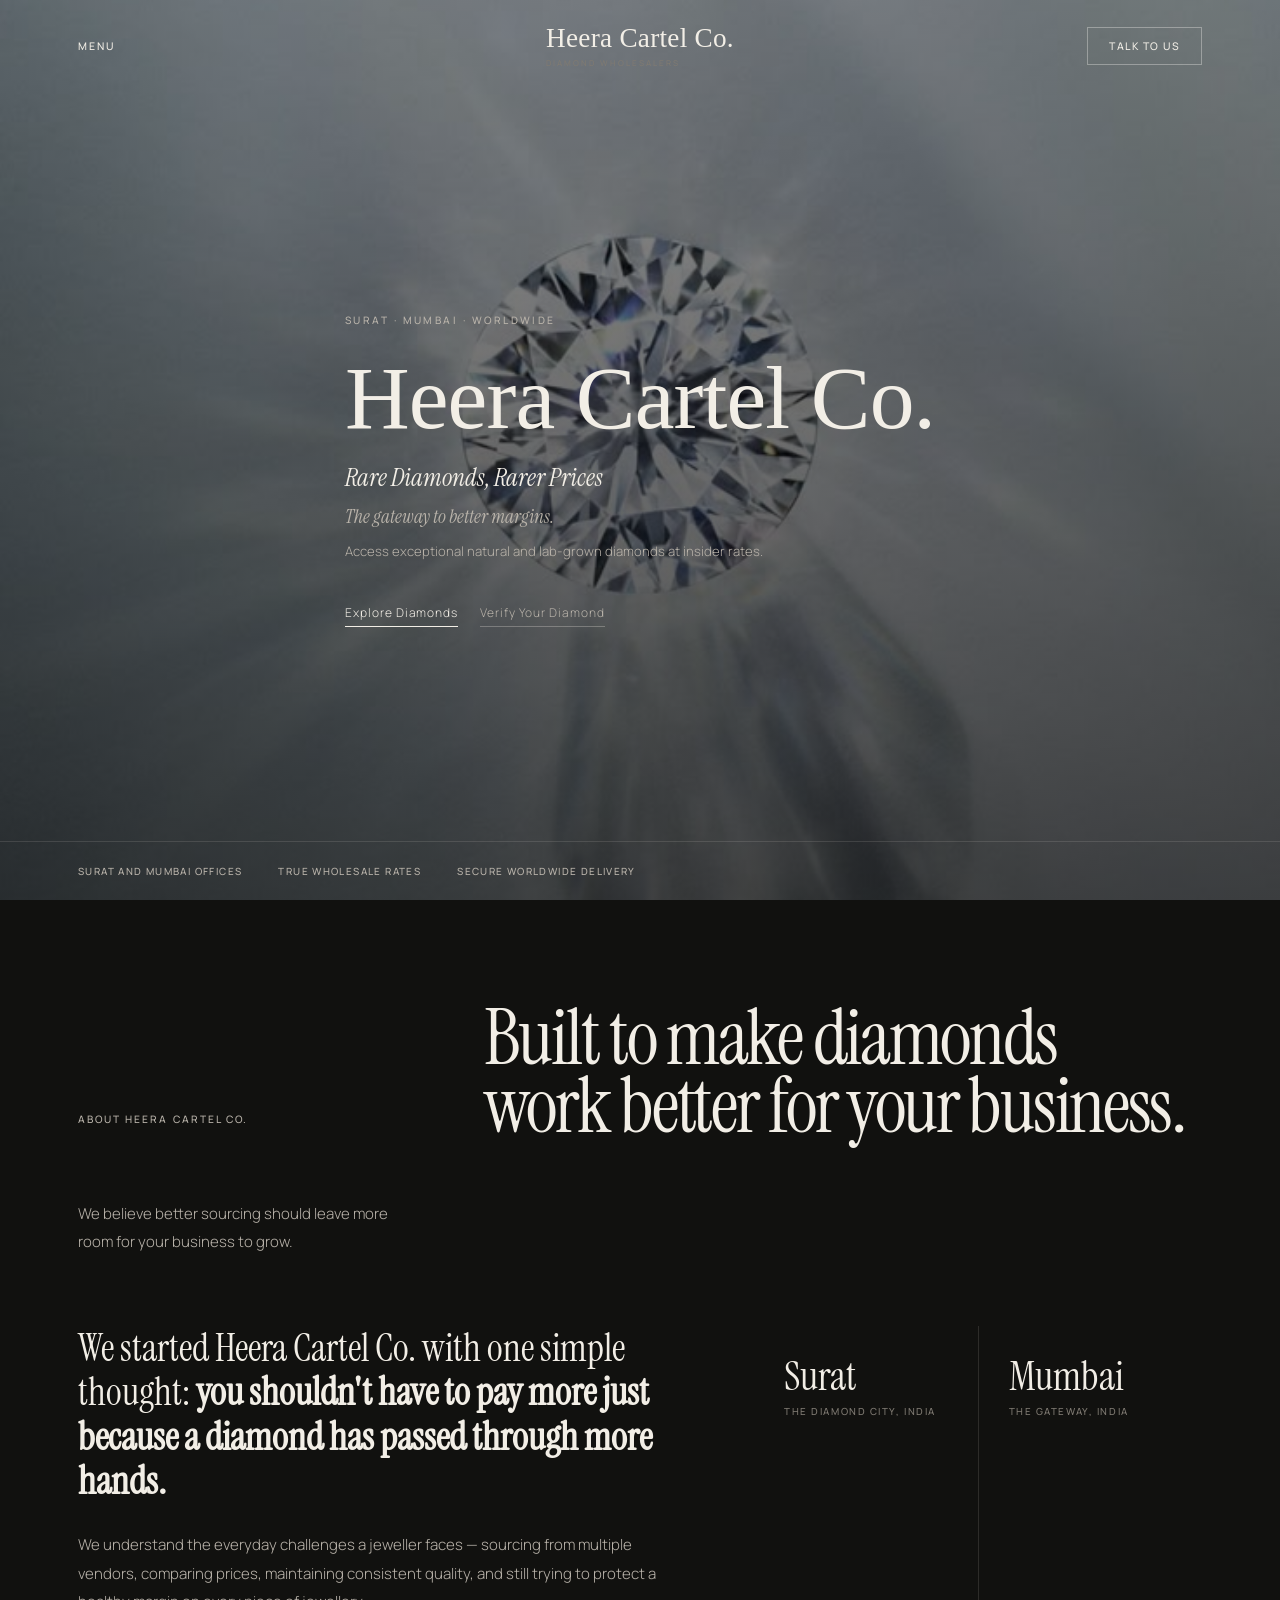
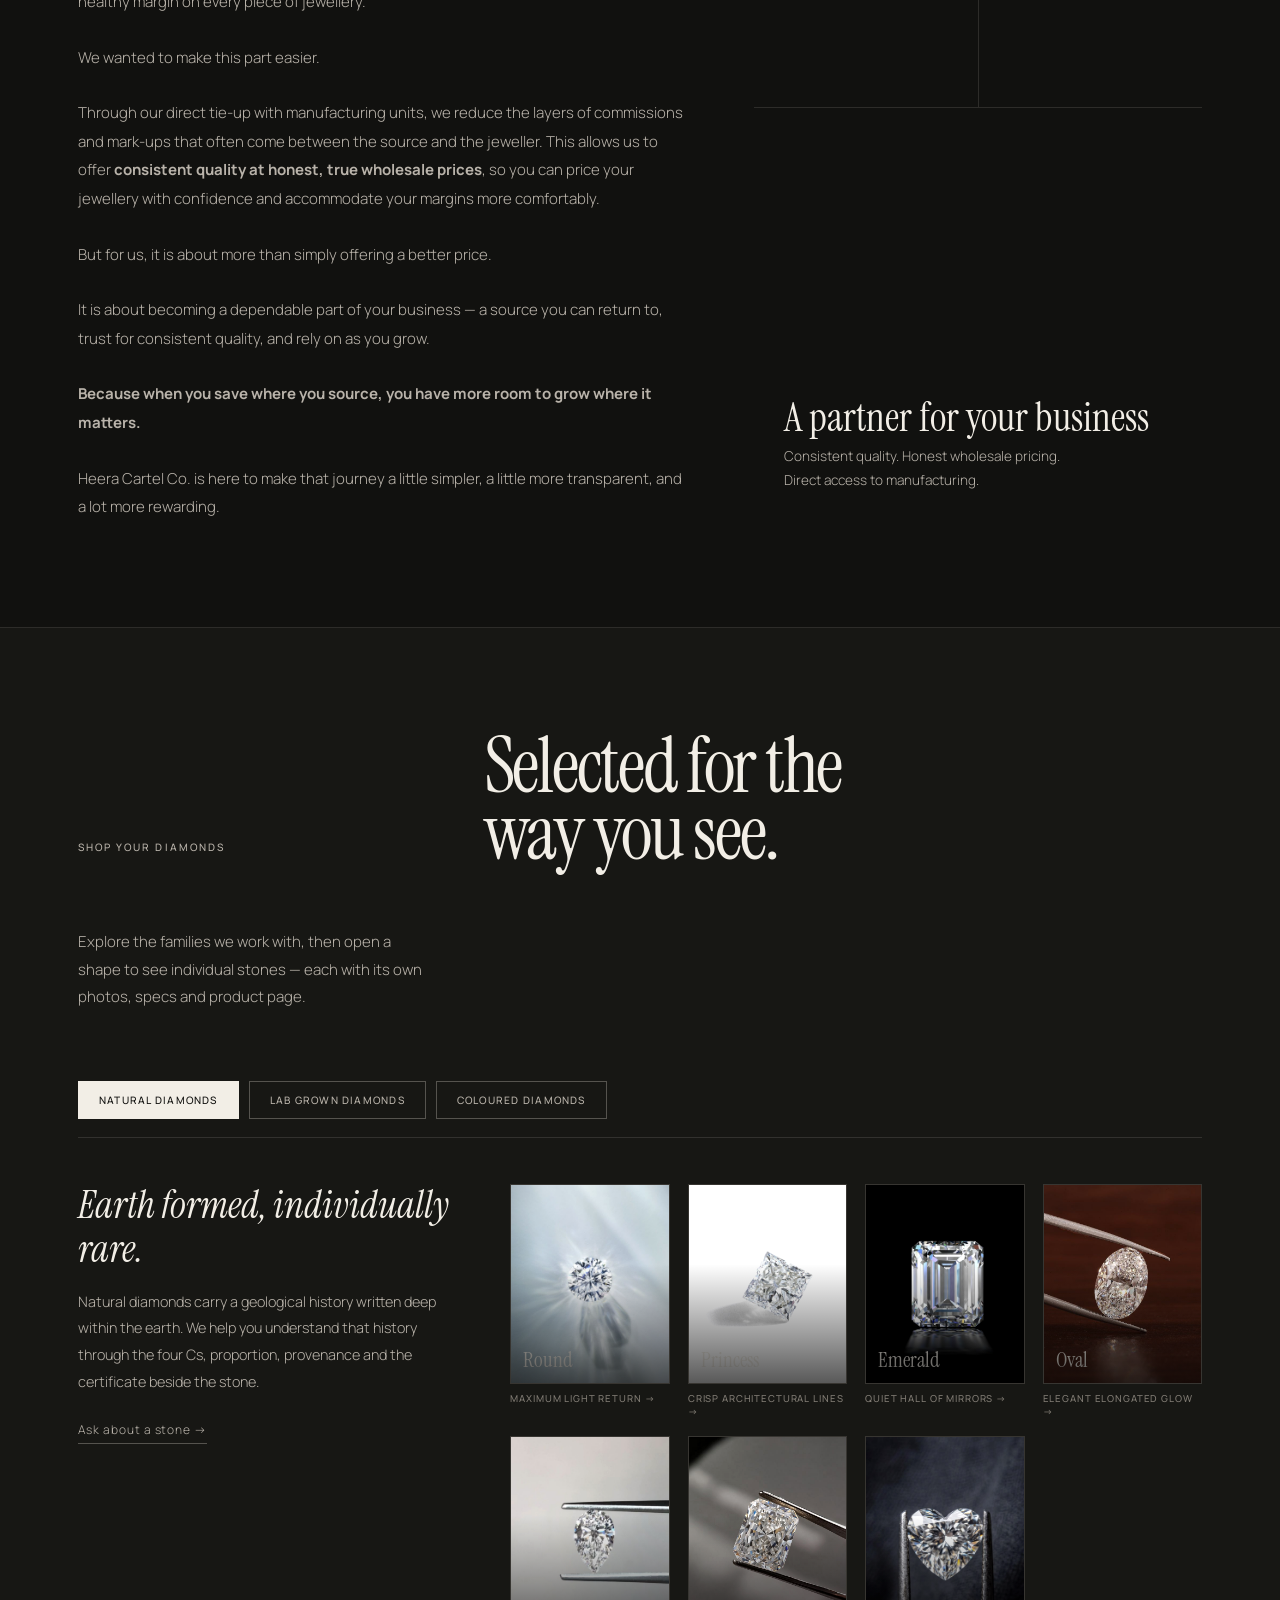
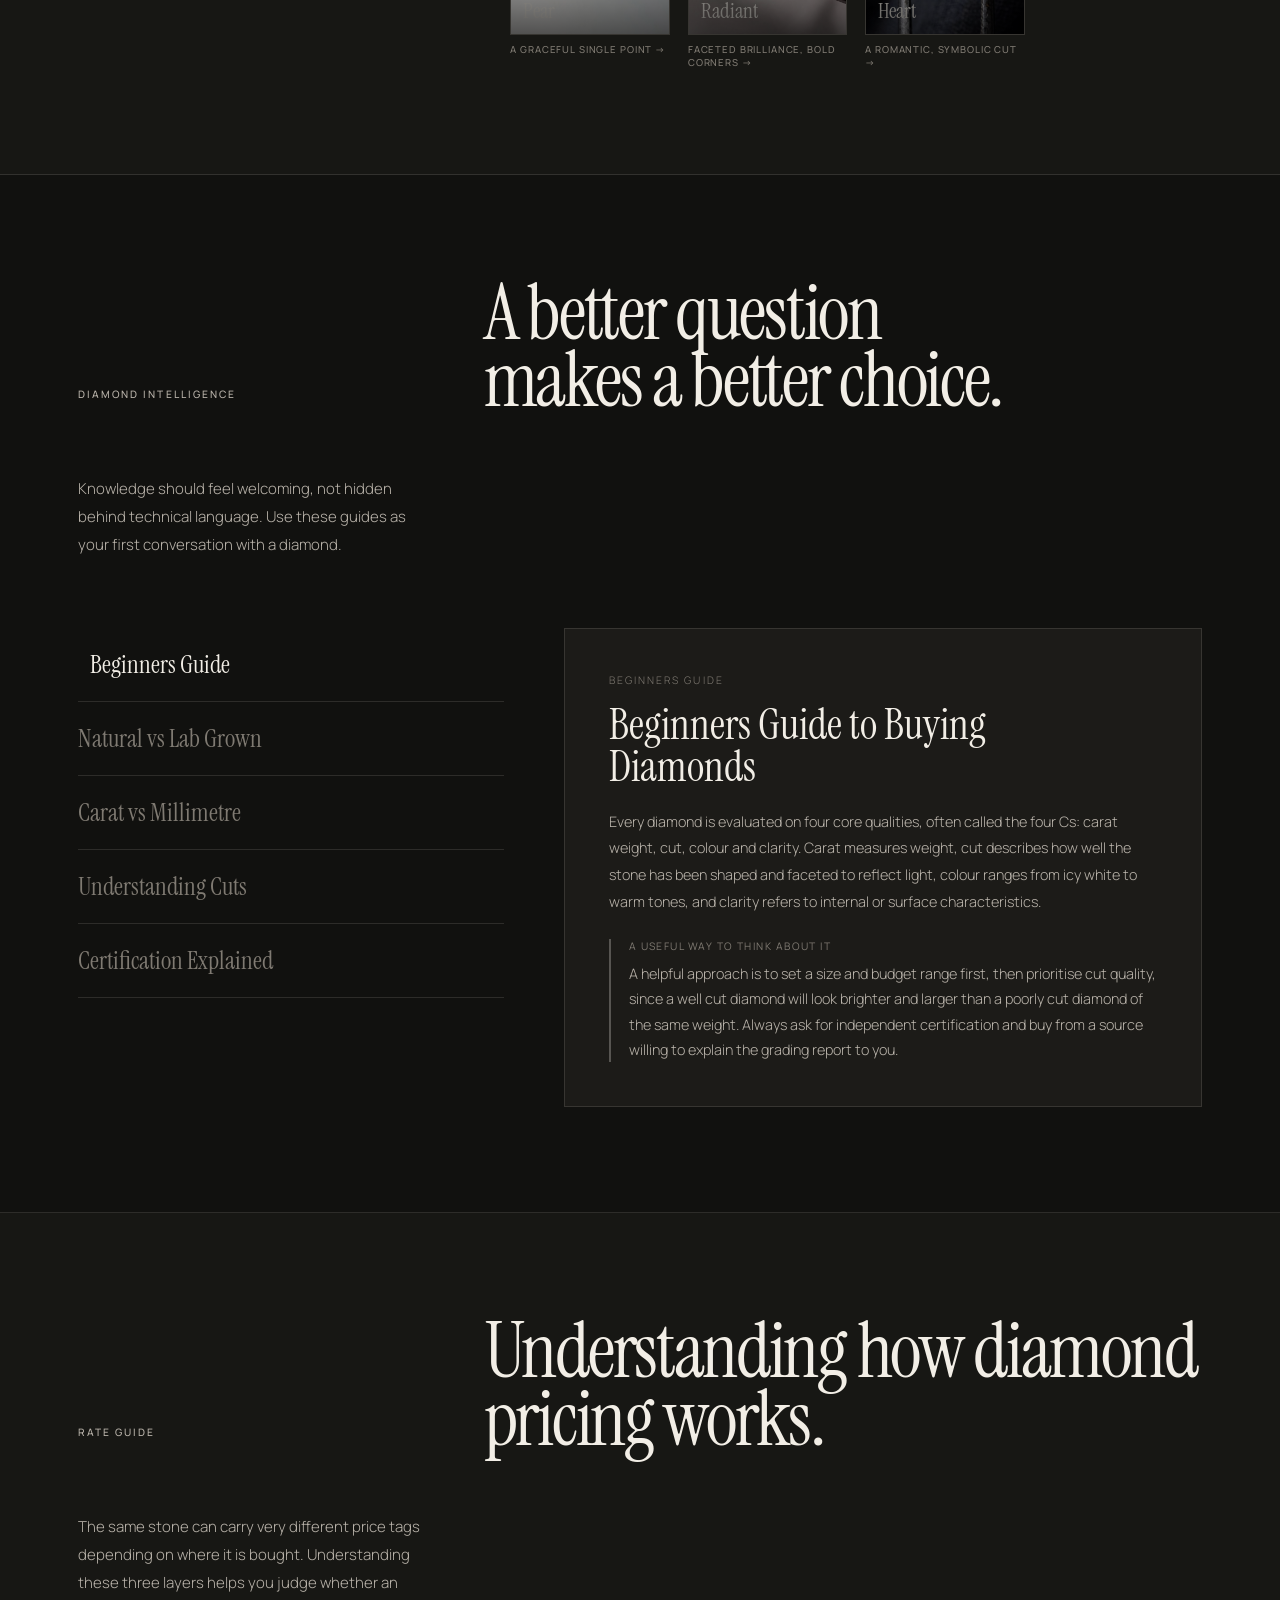
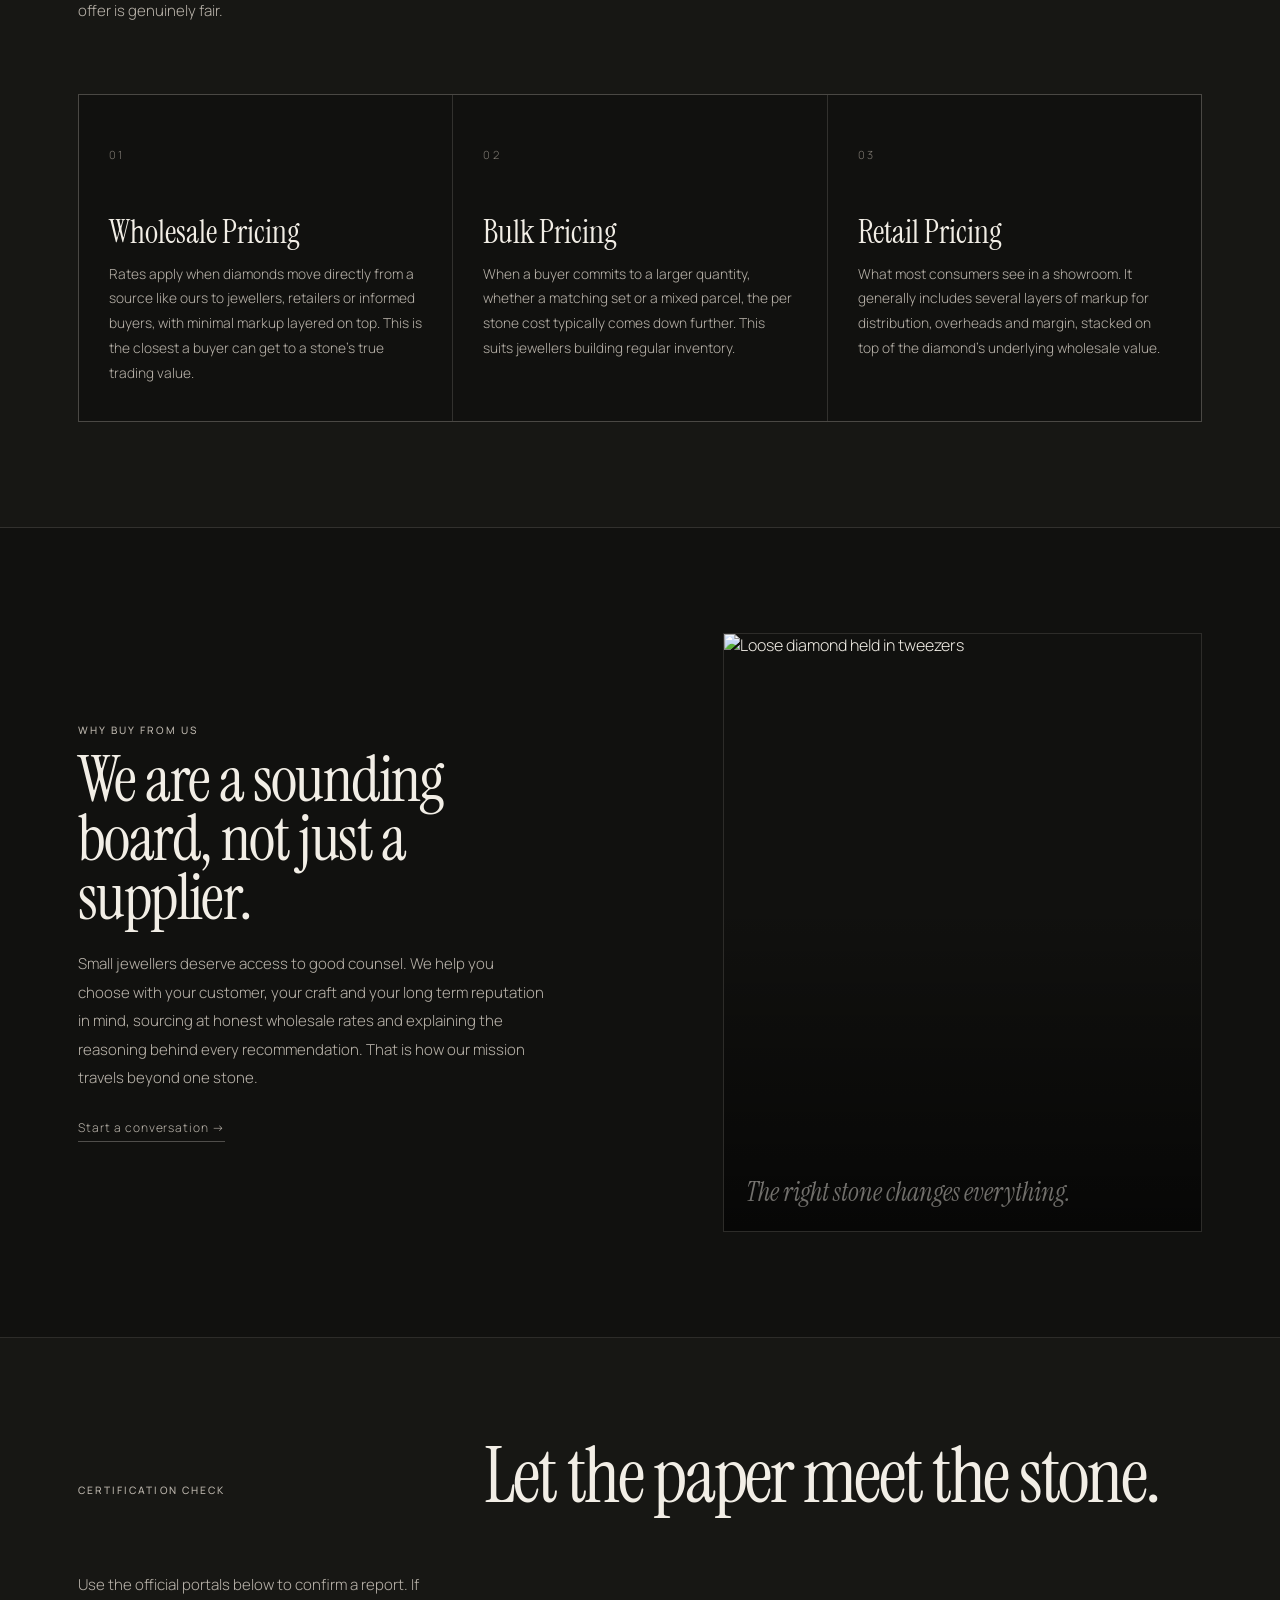
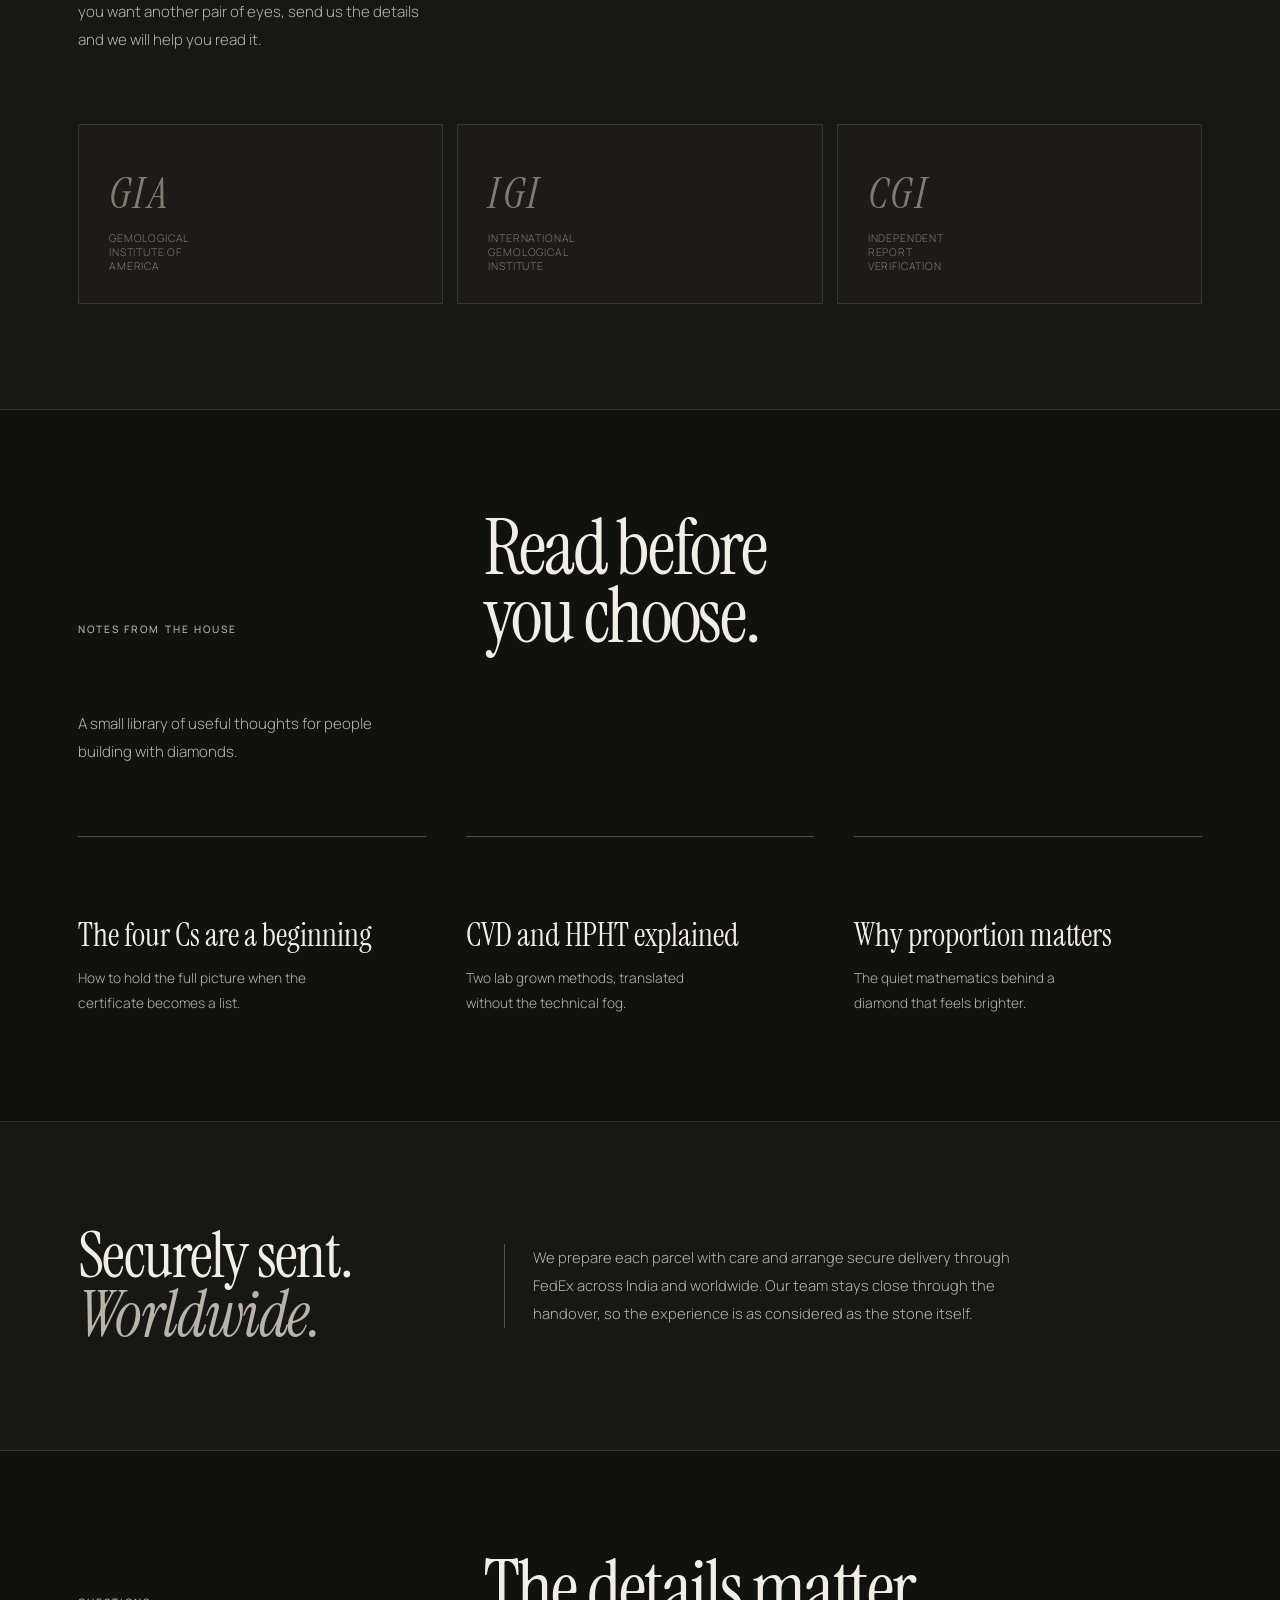
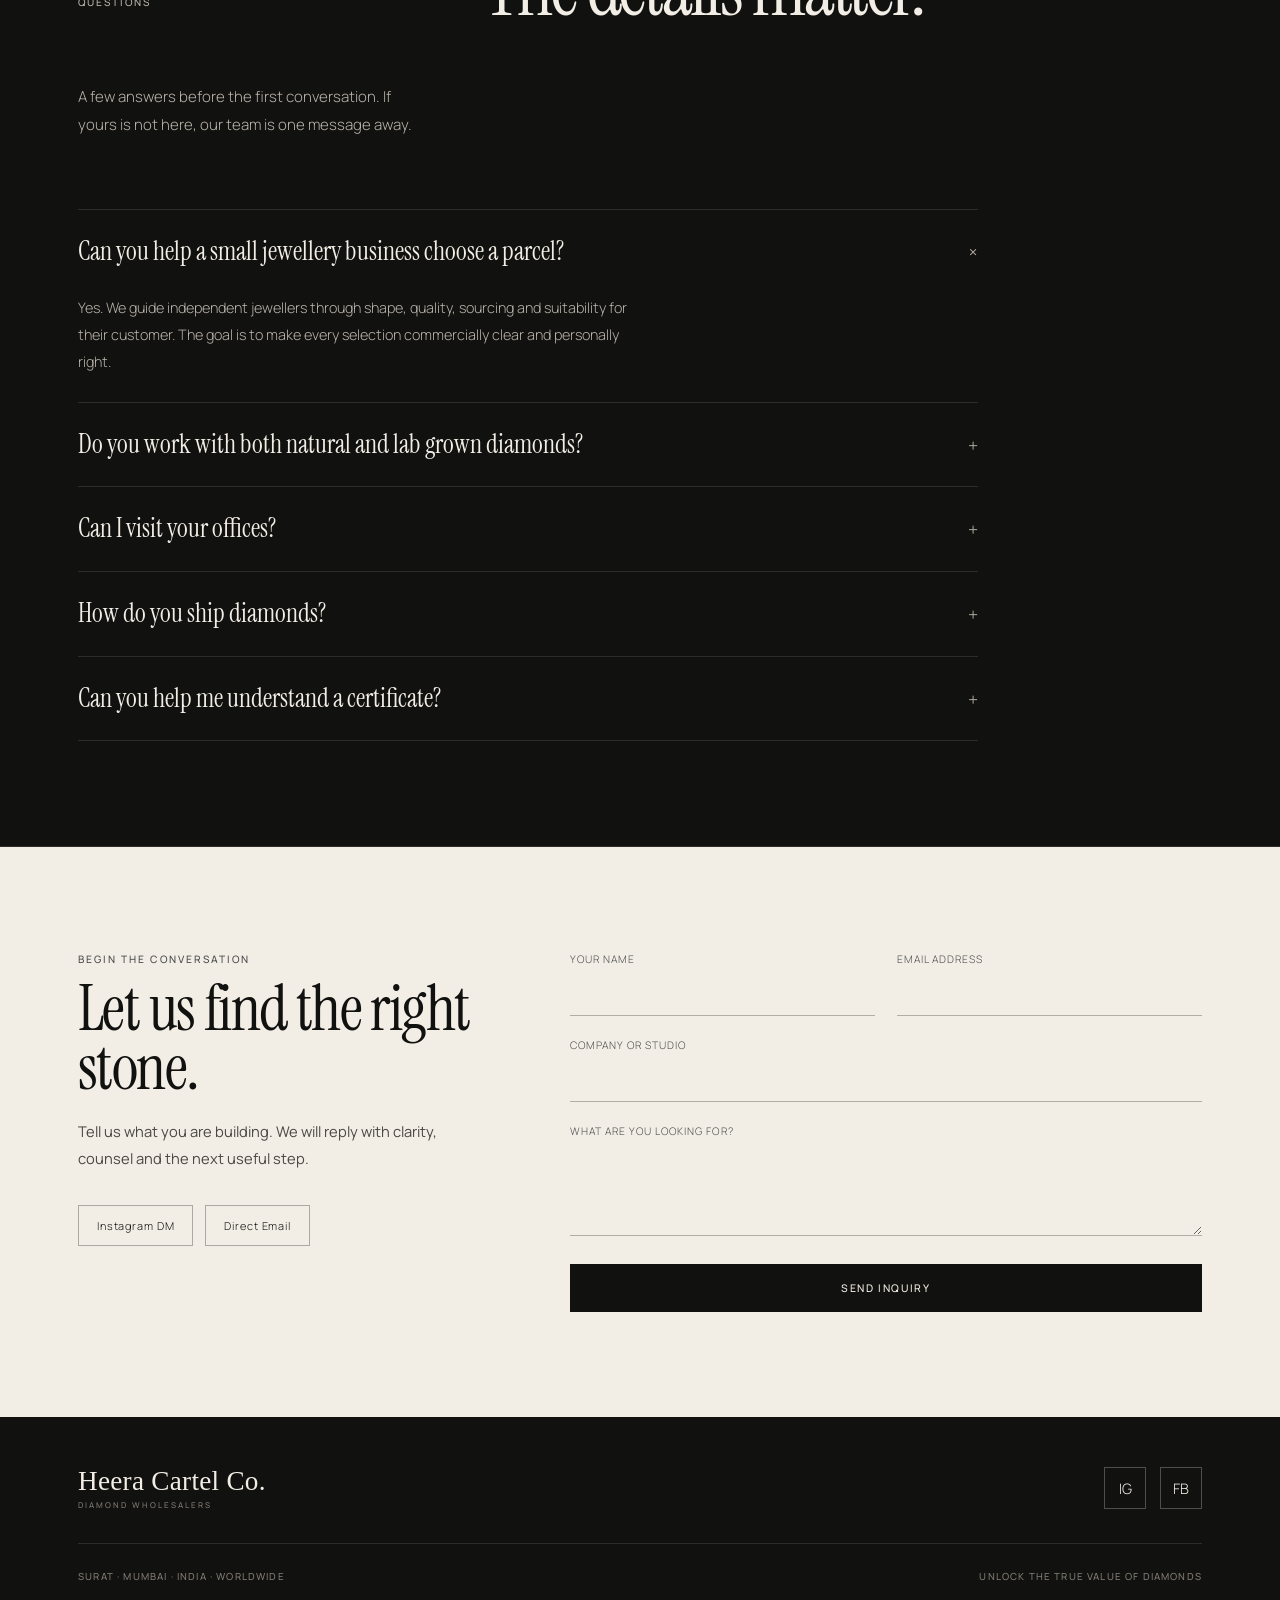
==== index.html @ 8b4c1ead "Change button text from 'Shop' to 'Explore'" ====
<!doctype html>
<html lang="en">
<head>
<meta charset="UTF-8" />
<meta name="viewport" content="width=device-width, initial-scale=1.0" />
<script async src="https://www.googletagmanager.com/gtag/js?id=G-R6YZ6HX8RH"></script>
<script>
  window.dataLayer = window.dataLayer || [];
  function gtag(){dataLayer.push(arguments);}
  gtag('js', new Date());
  gtag('config', 'G-R6YZ6HX8RH');
</script>
<title>Heera Cartel Co. RARE DIAMONDS. RARER PRICES</title>
<meta name="description" content="Heera Cartel Co. is a diamond wholesaler based in Surat and Mumbai, serving jewellers and collectors worldwide with honest wholesale rates and diamond education." />
<link rel="preconnect" href="https://fonts.googleapis.com">
<link rel="preconnect" href="https://fonts.gstatic.com" crossorigin>
<link href="https://fonts.googleapis.com/css2?family=Instrument+Serif:ital@0;1&family=Manrope:wght@300;400;500;600&family=Montserrat+Alternates:ital,opsz,wght@0,6..96,400;0,6..96,500;1,6..96,400&family=Cormorant+Garamond:ital,wght@0,400;0,500;1,400&display=swap" rel="stylesheet">
<link rel="stylesheet" href="style.css">
</head>
<body>

<header id="siteHeader" class="transparent">
  <div class="wrap nav-row">
    <button class="menu-trigger" id="menuTrigger" aria-label="Open menu"><span>Menu</span></button>
    <a href="#top" class="brand">
      <span class="brand-text">Heera Cartel Co.<small>Diamond Wholesalers</small></span>
    </a>
    <a href="https://wa.me/919727857303?text=Hi%20Heera%20Cartel%20Co.%2C%20I%27d%20like%20to%20know%20more%20about%20your%20diamonds."
       class="nav-cta" target="_blank" rel="noopener">Talk to Us</a>
  </div>
</header>

<div id="menuOverlay"></div>
<nav id="sideMenu">
  <button class="menu-close" id="menuClose" aria-label="Close menu">×</button>
  <div class="side-menu-inner">
    <span class="side-menu-label">Navigate</span>
    <a href="#about" class="side-link"><span>01</span>About</a>
    <a href="#catalogue" class="side-link"><span>02</span>Catalogue</a>
    <a href="#education" class="side-link"><span>03</span>Diamond Intelligence</a>
    <a href="#pricing" class="side-link"><span>04</span>Rate Guide</a>
    <a href="#certification" class="side-link"><span>05</span>Certificates</a>
    <a href="#contact" class="side-link"><span>06</span>Contact</a>
    <div class="side-menu-footer">
      <a href="https://wa.me/919727857303?text=Hi%20Heera%20Cartel%20Co.%2C%20I%27d%20like%20to%20know%20more%20about%20your%20diamonds." target="_blank" rel="noopener">Talk to Us</a>
      <a href="https://www.instagram.com/heeracartel.co" target="_blank" rel="noreferrer">Instagram</a>
      <a href="mailto:information@heeracartel.com">Email</a>
    </div>
  </div>
</nav>

<main id="top">

  <!-- HERO -->
  <section class="hero" style="border:none;">
    <video class="hero-video" autoplay muted loop playsinline poster="assets/round.jpg">
      <source src="assets/hero-video-5.mp4" type="video/mp4" media="(min-width: 861px)">
      <source src="assets/hero-video-5-mobile.mp4" type="video/mp4">
    </video>
    <div class="hero-overlay"></div>
    <div class="wrap hero-inner">
      <p class="hero-kicker">Surat · Mumbai · Worldwide</p>
      <h1 class="hero-brand">Heera Cartel Co.</h1>
      <p class="hero-line1">Rare Diamonds, Rarer Prices</p>
      <p class="hero-line2">The gateway to better margins.</p>
      <p class="hero-sub">Access exceptional natural and lab-grown diamonds at insider rates.</p>
      <div class="hero-actions">
        <a href="#catalogue" class="btn-solid">Explore Diamonds</a>
        <a href="#certification" class="btn-line">Verify Your Diamond</a>
      </div>
    </div>
    <div class="hero-facts-strip">
      <div class="wrap">
        <span>Surat and Mumbai offices</span>
        <span>True wholesale rates</span>
        <span>Secure worldwide delivery</span>
      </div>
    </div>
  </section>

  <!-- ABOUT -->
  <section id="about">
    <div class="wrap">
      <div class="section-head">
        <span class="section-label">About Heera Cartel Co.</span>
        <h2>Built to make diamonds<br>work better for your business.</h2>
        <p>We believe better sourcing should leave more room for your business to grow.</p>
      </div>

      <div class="about-grid">
        <div>
          <p class="about-lead">
            We started Heera Cartel Co. with one simple thought:
            <strong>you shouldn't have to pay more just because a diamond has passed through more hands.</strong>
          </p>
          <p class="about-body">We understand the everyday challenges a jeweller faces — sourcing from multiple vendors, comparing prices, maintaining consistent quality, and still trying to protect a healthy margin on every piece of jewellery.</p>
          <p class="about-body">We wanted to make this part easier.</p>
          <p class="about-body">Through our direct tie-up with manufacturing units, we reduce the layers of commissions and mark-ups that often come between the source and the jeweller. This allows us to offer <strong>consistent quality at honest, true wholesale prices</strong>, so you can price your jewellery with confidence and accommodate your margins more comfortably.</p>
          <p class="about-body">But for us, it is about more than simply offering a better price.</p>
          <p class="about-body">It is about becoming a dependable part of your business — a source you can return to, trust for consistent quality, and rely on as you grow.</p>
          <p class="about-body"><strong>Because when you save where you source, you have more room to grow where it matters.</strong></p>
          <p class="about-body">Heera Cartel Co. is here to make that journey a little simpler, a little more transparent, and a lot more rewarding.</p>
        </div>

        <div class="locations">
          <div class="cell"><h3>Surat</h3><small>The Diamond City, India</small></div>
          <div class="cell"><h3>Mumbai</h3><small>The Gateway, India</small></div>
          <div class="cell wide">
            <div>
              <h3>A partner for your business</h3>
              <p style="margin-top:8px; color:var(--ink-dim); font-size:0.85rem; max-width:36ch; line-height:1.7;">
                Consistent quality. Honest wholesale pricing. Direct access to manufacturing.
              </p>
            </div>
          </div>
        </div>
      </div>
    </div>
  </section>

  <!-- CATALOGUE -->
  <section id="catalogue" class="alt">
    <div class="wrap">
      <div class="section-head">
        <span class="section-label">Shop your diamonds</span>
        <h2>Selected for the<br>way you see.</h2>
        <p>Explore the families we work with, then open a shape to see individual stones — each with its own photos, specs and product page.</p>
      </div>

      <div class="cat-tabs">
        <button class="cat-tab active" data-tab="natural">Natural Diamonds</button>
        <button class="cat-tab" data-tab="lab">Lab Grown Diamonds</button>
        <button class="cat-tab" data-tab="coloured">Coloured Diamonds</button>
      </div>

      <div class="cat-body">
        <div>
          <div class="cat-panel active" id="panel-natural">
            <p class="script">Earth formed, individually rare.</p>
            <p class="desc">Natural diamonds carry a geological history written deep within the earth. We help you understand that history through the four Cs, proportion, provenance and the certificate beside the stone.</p>
          </div>
          <div class="cat-panel" id="panel-lab">
            <p class="script">Science made, beautifully precise.</p>
            <p class="desc">Lab grown diamonds are real diamonds created in a controlled setting. CVD uses a carbon rich chamber where the stone grows layer by layer. HPHT recreates the intense pressure and heat that forms diamonds below the earth. Both are graded to the same standards as natural stones.</p>
          </div>
          <div class="cat-panel" id="panel-coloured">
            <p class="script">Colour with a point of view.</p>
            <p class="desc">Coloured diamonds bring a different language to a collection. We guide you through natural colour, treated colour and lab grown colour with the same care given to every stone.</p>
          </div>
          <a href="#contact" class="btn-line" style="display:inline-block; margin-top:26px;">Ask about a stone →</a>
        </div>

        <!-- Shape grid: each shape now links to its own shape.html page (8 products) -->
        <div class="shape-grid" id="shapeGrid"></div>
      </div>
    </div>
  </section>

  <!-- EDUCATION -->
  <section id="education">
    <div class="wrap">
      <div class="section-head">
        <span class="section-label">Diamond Intelligence</span>
        <h2>A better question<br>makes a better choice.</h2>
        <p>Knowledge should feel welcoming, not hidden behind technical language. Use these guides as your first conversation with a diamond.</p>
      </div>
      <div class="edu-grid">
        <div>
          <button class="edu-tab active" data-edu="beginners">Beginners Guide</button>
          <button class="edu-tab" data-edu="natural-lab">Natural vs Lab Grown</button>
          <button class="edu-tab" data-edu="sizes">Carat vs Millimetre</button>
          <button class="edu-tab" data-edu="cuts">Understanding Cuts</button>
          <button class="edu-tab" data-edu="certs">Certification Explained</button>
        </div>
        <div class="edu-content" id="eduContent"></div>
      </div>
    </div>
  </section>

  <!-- PRICING / RATE GUIDE -->
  <section id="pricing" class="alt">
    <div class="wrap">
      <div class="section-head">
        <span class="section-label">Rate guide</span>
        <h2>Understanding how diamond pricing works.</h2>
        <p>The same stone can carry very different price tags depending on where it is bought. Understanding these three layers helps you judge whether an offer is genuinely fair.</p>
      </div>
      <div class="price-tiers">
        <div class="tier">
          <p class="num">01</p>
          <h3>Wholesale Pricing</h3>
          <p>Rates apply when diamonds move directly from a source like ours to jewellers, retailers or informed buyers, with minimal markup layered on top. This is the closest a buyer can get to a stone's true trading value.</p>
        </div>
        <div class="tier">
          <p class="num">02</p>
          <h3>Bulk Pricing</h3>
          <p>When a buyer commits to a larger quantity, whether a matching set or a mixed parcel, the per stone cost typically comes down further. This suits jewellers building regular inventory.</p>
        </div>
        <div class="tier">
          <p class="num">03</p>
          <h3>Retail Pricing</h3>
          <p>What most consumers see in a showroom. It generally includes several layers of markup for distribution, overheads and margin, stacked on top of the diamond's underlying wholesale value.</p>
        </div>
      </div>
    </div>
  </section>

  <!-- WHY US -->
  <section id="why-us">
    <div class="wrap why-grid">
      <div>
        <span class="section-label">Why buy from us</span>
        <h2>We are a sounding board, not just a supplier.</h2>
        <p>Small jewellers deserve access to good counsel. We help you choose with your customer, your craft and your long term reputation in mind, sourcing at honest wholesale rates and explaining the reasoning behind every recommendation. That is how our mission travels beyond one stone.</p>
        <a href="#contact" class="btn-line" style="display:inline-block; margin-top:26px;">Start a conversation →</a>
      </div>
      <div class="why-photo">
        <img src="https://images.unsplash.com/photo-1615655406736-b37c4fabf923?q=80&w=900&auto=format&fit=crop" alt="Loose diamond held in tweezers">
        <span>The right stone changes everything.</span>
      </div>
    </div>
  </section>

  <!-- CERTIFICATION -->
  <section id="certification" class="alt">
    <div class="wrap">
      <div class="section-head">
        <span class="section-label">Certification check</span>
        <h2>Let the paper meet the stone.</h2>
        <p>Use the official portals below to confirm a report. If you want another pair of eyes, send us the details and we will help you read it.</p>
      </div>
      <div class="cert-grid">
        <a class="cert-card" href="https://www.gia.edu/report-check" target="_blank" rel="noreferrer">
          <div><p class="big">GIA</p><p>Gemological Institute of America</p></div>
        </a>
        <a class="cert-card" href="https://www.igi.org/verify-your-report" target="_blank" rel="noreferrer">
          <div><p class="big">IGI</p><p>International Gemological Institute</p></div>
        </a>
        <a class="cert-card" href="https://www.gemscience.net/" target="_blank" rel="noreferrer">
          <div><p class="big">CGI</p><p>Independent report verification</p></div>
        </a>
      </div>
    </div>
  </section>

  <!-- ARTICLES -->
  <section id="journal">
    <div class="wrap">
      <div class="section-head">
        <span class="section-label">Notes from the house</span>
        <h2>Read before<br>you choose.</h2>
        <p>A small library of useful thoughts for people building with diamonds.</p>
      </div>
      <div class="articles-grid">
        <div class="article"><h3>The four Cs are a beginning</h3><p>How to hold the full picture when the certificate becomes a list.</p></div>
        <div class="article"><h3>CVD and HPHT explained</h3><p>Two lab grown methods, translated without the technical fog.</p></div>
        <div class="article"><h3>Why proportion matters</h3><p>The quiet mathematics behind a diamond that feels brighter.</p></div>
      </div>
    </div>
  </section>

  <!-- SHIPPING -->
  <section id="shipping" class="alt">
    <div class="wrap ship-grid">
      <h2>Securely sent.<br><em style="font-style:italic; color:var(--ink-dim);">Worldwide.</em></h2>
      <div class="ship-text">
        <p>We prepare each parcel with care and arrange secure delivery through FedEx across India and worldwide. Our team stays close through the handover, so the experience is as considered as the stone itself.</p>
      </div>
    </div>
  </section>

  <!-- FAQ -->
  <section id="faqs">
    <div class="wrap">
      <div class="section-head">
        <span class="section-label">Questions</span>
        <h2>The details matter.</h2>
        <p>A few answers before the first conversation. If yours is not here, our team is one message away.</p>
      </div>
      <div class="faq-list" id="faqList">
        <div class="faq-item open">
          <button class="faq-q"><h4>Can you help a small jewellery business choose a parcel?</h4><span class="icon">+</span></button>
          <div class="faq-a"><p>Yes. We guide independent jewellers through shape, quality, sourcing and suitability for their customer. The goal is to make every selection commercially clear and personally right.</p></div>
        </div>
        <div class="faq-item">
          <button class="faq-q"><h4>Do you work with both natural and lab grown diamonds?</h4><span class="icon">+</span></button>
          <div class="faq-a"><p>Yes. We source natural diamonds and lab grown diamonds, including CVD and HPHT options, with a clear conversation around origin, grading and intended use.</p></div>
        </div>
        <div class="faq-item">
          <button class="faq-q"><h4>Can I visit your offices?</h4><span class="icon">+</span></button>
          <div class="faq-a"><p>We welcome conversations at our offices in Surat and Mumbai. Send an inquiry with your preferred city and we will arrange the next step.</p></div>
        </div>
        <div class="faq-item">
          <button class="faq-q"><h4>How do you ship diamonds?</h4><span class="icon">+</span></button>
          <div class="faq-a"><p>Parcels are prepared with care and sent through secure FedEx delivery. We support clients across India and worldwide with guidance on the delivery process.</p></div>
        </div>
        <div class="faq-item">
          <button class="faq-q"><h4>Can you help me understand a certificate?</h4><span class="icon">+</span></button>
          <div class="faq-a"><p>Absolutely. Send the report details through an inquiry and we can help you read the important information, then verify it with the issuing laboratory.</p></div>
        </div>
      </div>
    </div>
  </section>

  <!-- CONTACT -->
  <section id="contact" class="contact" style="border:none;">
    <div class="wrap contact-grid">
      <div>
        <span class="section-label" style="color:#4d4d4d;">Begin the conversation</span>
        <h2>Let us find the right stone.</h2>
        <p class="contact-sub">Tell us what you are building. We will reply with clarity, counsel and the next useful step.</p>
        <div class="contact-links">
          <a href="https://www.instagram.com/heeracartel.co" target="_blank" rel="noreferrer">Instagram DM</a>
          <a href="mailto:information@heeracartel.com">Direct Email</a>
        </div>
      </div>
      <form id="inquiryForm" action="https://formspree.io/f/mdeojpdj" method="POST">
        <div class="field-row">
          <label>Your Name<input type="text" id="f-name" name="name" required></label>
          <label>Email Address<input type="email" id="f-email" name="email" required></label>
        </div>
        <label>Company or Studio<input type="text" id="f-company" name="company"></label>
        <label>What Are You Looking For?<textarea id="f-message" name="message" required></textarea></label>
        <input type="hidden" name="_subject" value="Wholesale diamond inquiry from Heera Cartel Co.">
        <input type="text" name="_gotcha" style="display:none" tabindex="-1" autocomplete="off">
        <button type="submit" class="submit-btn" id="submitBtn">Send Inquiry</button>
        <p class="form-status" id="formStatus"></p>
      </form>
    </div>
  </section>

</main>

<footer>
  <div class="wrap">
    <div class="footer-top">
      <a href="#top" class="brand" style="justify-self:auto;">
        <span class="brand-text">Heera Cartel Co.<small>Diamond Wholesalers</small></span>
      </a>
      <div class="footer-social">
        <a href="https://www.instagram.com/heeracartel.co" target="_blank" rel="noreferrer" aria-label="Instagram">IG</a>
        <a href="https://www.facebook.com" target="_blank" rel="noreferrer" aria-label="Facebook">FB</a>
      </div>
    </div>
    <div class="footer-bottom">
      <span>Surat · Mumbai · India · Worldwide</span>
      <span>Unlock the true value of diamonds</span>
    </div>
  </div>
</footer>

<script src="catalogue-data.js"></script>
<script src="site-common.js"></script>
<script>
  // Shape thumbnail images reused from the existing asset set — one representative photo per shape.
  const shapeThumb = {
    round:"assets/round.jpg", princess:"assets/princess.jpg", emerald:"assets/emerald.jpg",
    oval:"assets/oval.jpg", pear:"assets/pear.jpg", radiant:"assets/radiant.jpg", heart:"assets/heart.jpg"
  };
  const shapeBlurb = {
    round:"Maximum light return", princess:"Crisp architectural lines", emerald:"Quiet hall of mirrors",
    oval:"Elegant elongated glow", pear:"A graceful single point", radiant:"Faceted brilliance, bold corners",
    heart:"A romantic, symbolic cut"
  };

  let activeCategory = 'natural';

  function renderShapeGrid(category){
    const grid = document.getElementById('shapeGrid');
    grid.innerHTML = CATALOGUE_META.shapes.map(shape => {
      const slug = CATALOGUE_META.shapeSlug[shape];
      const href = `shape.html?cat=${category}&shape=${slug}`;
      return `
        <a class="shape-card" href="${href}">
          <div class="shape-frame">
            <img src="${shapeThumb[slug]}" alt="${shape} cut diamond">
            <span class="tag">${shape}</span>
          </div>
          <small>${shapeBlurb[slug]} →</small>
        </a>
      `;
    }).join('');
  }
  renderShapeGrid(activeCategory);

  // Catalogue tabs — switches the intro copy panel AND the shape grid links (?cat=)
  document.querySelectorAll('.cat-tab').forEach(btn => {
    btn.addEventListener('click', () => {
      document.querySelectorAll('.cat-tab').forEach(b => b.classList.remove('active'));
      document.querySelectorAll('.cat-panel').forEach(p => p.classList.remove('active'));
      btn.classList.add('active');
      activeCategory = btn.dataset.tab;
      document.getElementById('panel-' + activeCategory).classList.add('active');
      renderShapeGrid(activeCategory);
    });
  });

  // Education tabs
  const eduData = {
    "beginners": {
      label: "Beginners Guide",
      title: "Beginners Guide to Buying Diamonds",
      body: "Every diamond is evaluated on four core qualities, often called the four Cs: carat weight, cut, colour and clarity. Carat measures weight, cut describes how well the stone has been shaped and faceted to reflect light, colour ranges from icy white to warm tones, and clarity refers to internal or surface characteristics.",
      note: "A helpful approach is to set a size and budget range first, then prioritise cut quality, since a well cut diamond will look brighter and larger than a poorly cut diamond of the same weight. Always ask for independent certification and buy from a source willing to explain the grading report to you."
    },
    "natural-lab": {
      label: "Natural vs Lab Grown",
      title: "Natural vs Lab Grown Debate",
      body: "Natural diamonds form over billions of years under the earth's surface, while lab grown diamonds are created in weeks using the CVD or HPHT process. Chemically, physically and visually, the two are identical, and both require the same grading and certification standards from recognised laboratories.",
      note: "Choose natural if you value the rarity and long trading history behind a stone. Choose lab grown if you want the same optical and physical qualities, often with greater size and clarity for the same budget."
    },
    "sizes": {
      label: "Carat vs Millimetre",
      title: "Learn Diamond Sizes",
      body: "Carat is a unit of weight, not size. One carat equals two hundred milligrams. Millimetre measurements describe the physical diameter or length and width as seen from above. Two diamonds of the same carat weight can look different depending on their shape and how deep the stone is cut.",
      note: "A one carat round diamond typically measures close to six and a half millimetres across, while a one carat oval, being more elongated, can appear noticeably larger across its length despite weighing the same."
    },
    "cuts": {
      label: "Understanding Cuts",
      title: "Understanding Diamond Cuts",
      body: "Cut is often confused with shape, but it actually describes the quality of the proportions, symmetry and polish that determine how light travels through a stone. A diamond with excellent cut grading shows more brilliance and sparkle than one with a lower grade, even at the same carat, colour and clarity.",
      note: "Cut is graded from excellent through very good, good, fair and poor. We recommend prioritising cut quality above almost every other factor, since it has the greatest visual impact on how a diamond performs in daylight and indoor lighting."
    },
    "certs": {
      label: "Certification Explained",
      title: "Diamond Certification, Explained",
      body: "A certificate, or grading report, is issued by an independent laboratory that examines a stone under controlled conditions and records its carat weight, cut, colour, clarity and measurements, along with a unique report number. This is your assurance that the diamond is exactly what it is represented to be.",
      note: "The most widely recognised laboratories are IGI, GIA and other reputable bodies. Every certified diamond can usually be verified online using its report number on the issuing laboratory's website."
    }
  };
  const eduContent = document.getElementById('eduContent');
  function renderEdu(key){
    const d = eduData[key];
    eduContent.innerHTML = `
      <p class="k">${d.label}</p>
      <h3>${d.title}</h3>
      <p class="body">${d.body}</p>
      <div class="note"><b>A useful way to think about it</b><p>${d.note}</p></div>
    `;
  }
  document.querySelectorAll('.edu-tab').forEach(btn => {
    btn.addEventListener('click', () => {
      document.querySelectorAll('.edu-tab').forEach(b => b.classList.remove('active'));
      btn.classList.add('active');
      renderEdu(btn.dataset.edu);
    });
  });
  renderEdu('beginners');

  // Contact form -> submits directly to Formspree via fetch, no page reload
  const inquiryForm = document.getElementById('inquiryForm');
  const submitBtn = document.getElementById('submitBtn');
  const formStatus = document.getElementById('formStatus');

  inquiryForm.addEventListener('submit', async function(e){
    e.preventDefault();
    formStatus.classList.remove('show', 'success', 'error');
    submitBtn.disabled = true;
    submitBtn.textContent = 'Sending...';
    try {
      const formData = new FormData(inquiryForm);
      const response = await fetch(inquiryForm.action, {
        method: 'POST', body: formData, headers: { 'Accept': 'application/json' }
      });
      if (response.ok) {
        inquiryForm.reset();
        submitBtn.textContent = 'Send Inquiry';
        formStatus.textContent = "Thank you — your inquiry has been sent. We'll be in touch shortly.";
        formStatus.classList.add('show', 'success');
      } else {
        throw new Error('Submission failed');
      }
    } catch (err) {
      submitBtn.textContent = 'Send Inquiry';
      formStatus.textContent = "Something went wrong sending your inquiry. Please try again or email us directly at information@heeracartel.com.";
      formStatus.classList.add('show', 'error');
    } finally {
      submitBtn.disabled = false;
    }
  });
</script>

</body>
</html>
---- style.css ----
/*
  Heera Cartel Co. — shared stylesheet
  Used by index.html, shape.html and product.html so there is one place
  to edit fonts, colours and layout instead of duplicating <style> blocks.
*/

/*
  NOTE ON FONTS
  --------------
  "Kudryashev Display" and "Simple Serenity" are paid fonts (ParaType / Set Sail Studios) licensed
  for use inside Canva only. To use the exact fonts here, buy a WEB FONT license from the foundry
  (Fontspring/MyFonts for Kudryashev Display, MyFonts/Creative Market for Simple Serenity), then
  drop the .woff2 files into assets/fonts/ and uncomment the @font-face rules below.
  Until then, the site uses close free alternatives: Bodoni Moda (for Kudryashev Display) and
  Cormorant Garamond (for Simple Serenity) so the layout and hierarchy already look right.
*/
/*
@font-face{
  font-family:'Kudryashev Display';
  src:url('assets/fonts/KudryashevDisplay.woff2') format('woff2');
  font-weight:400; font-style:normal; font-display:swap;
}
@font-face{
  font-family:'Simple Serenity Serif';
  src:url('assets/fonts/SimpleSerenitySerif.woff2') format('woff2');
  font-weight:400; font-style:normal; font-display:swap;
}
*/

:root{
  /* Quiet Luxury palette */
  --bg:#11110f;
  --bg-alt:#171714;
  --card:#1c1b18;
  --ink:#f2eee6;
  --ink-dim:#b9b3aa;
  --grey:#7f7a72;
  --grey-dark:#4e4a44;
  --line:rgba(242,238,230,0.12);
  --line-strong:rgba(242,238,230,0.28);
  --accent:#c8b99c;

  --serif:'Instrument Serif', serif;
  --sans:'Manrope', sans-serif;
  --display:'Kudryashev Display', 'Bodoni Moda', serif;
  --monogram:'Simple Serenity Serif', 'Cormorant Garamond', serif;

  --header-bg: rgba(10,10,10,0.55);
  --header-ink: var(--ink);
  --header-line: rgba(245,244,240,0.14);
  --header-line-strong: rgba(245,244,240,0.35);
}
*{box-sizing:border-box; margin:0; padding:0;}
html{scroll-behavior:smooth;}
body{
  background:var(--bg); color:var(--ink);
  font-family:var(--sans); font-weight:300;
  -webkit-font-smoothing:antialiased;
  overflow-x:hidden;
}
h1,h2,h3,h4, .serif{ font-family:var(--serif); font-weight:400; }
a{ color:inherit; text-decoration:none; }
img{ max-width:100%; display:block; }
.wrap{ max-width:1180px; margin:0 auto; padding:0 28px; }
::selection{ background:var(--ink); color:var(--bg); }

/* ---------- HEADER (shared: sticky, translucent, dark) ---------- */
header{
  position:sticky; top:0; left:0; right:0; z-index:50;
  background: rgba(10,10,10,0.82);
  backdrop-filter:blur(14px); -webkit-backdrop-filter:blur(14px);
  border-bottom:1px solid var(--header-line-strong);
}
header.transparent{
  position:fixed;
  background:transparent;
  backdrop-filter:none; -webkit-backdrop-filter:none;
  border-bottom-color: transparent;
  transition:background .4s ease, border-color .4s ease, backdrop-filter .4s ease;
}
header.transparent.scrolled{
  background: rgba(10,10,10,0.82);
  backdrop-filter:blur(14px); -webkit-backdrop-filter:blur(14px);
  border-bottom-color: var(--header-line-strong);
}
.nav-row{
  display:grid; grid-template-columns:1fr auto 1fr;
  align-items:center; height:92px; column-gap:16px;
}
.brand{ justify-self:center; display:flex; align-items:center; gap:12px; color:var(--header-ink); }
.brand-text{
  font-family:var(--display); font-size:1.7rem; font-weight:400;
  letter-spacing:0.01em; line-height:1; color:var(--header-ink);
}
.brand-text small{
  display:block; font-family:var(--sans); font-size:0.5rem; font-weight:500;
  letter-spacing:0.25em; color:var(--grey); margin-top:6px; text-transform:uppercase;
}
.nav-cta{
  justify-self:end; border:1px solid var(--header-line-strong); color:var(--header-ink);
  padding:11px 21px; font-family:var(--sans); font-size:0.66rem; font-weight:500;
  letter-spacing:0.14em; text-transform:uppercase; transition:.3s;
}
.nav-cta:hover{ background:var(--header-ink); color:var(--bg); }
.menu-trigger{
  justify-self:start; background:none; border:none; color:var(--header-ink);
  font-family:var(--sans); font-size:0.66rem; font-weight:500; letter-spacing:0.18em;
  text-transform:uppercase; cursor:pointer; padding:8px 0; display:flex; align-items:center; gap:10px;
}
.back-link{
  justify-self:start; font-size:0.66rem; letter-spacing:0.14em; text-transform:uppercase;
  color:var(--ink-dim); border-bottom:1px solid var(--line-strong); padding-bottom:4px;
}
.back-link:hover{ color:var(--ink); }

@media (max-width:560px){
  .nav-row{ column-gap:8px; }
  .nav-cta{ padding:8px 12px; font-size:0.56rem; letter-spacing:0.06em; }
  .brand-text{ font-size:1.2rem; }
  .brand-text small{ font-size:0.4rem; letter-spacing:0.16em; margin-top:4px; }
  .menu-trigger, .back-link{ font-size:0.56rem; letter-spacing:0.1em; }
}

/* ---------- SIDE MENU (shared drawer) ---------- */
#menuOverlay{
  position:fixed; inset:0; background:rgba(10,10,10,0.6); backdrop-filter:blur(3px);
  opacity:0; visibility:hidden; transition:opacity .45s ease; z-index:90;
}
#menuOverlay.open{ opacity:1; visibility:visible; }
#sideMenu{
  position:fixed; top:0; left:0; height:100%; width:min(440px, 86vw);
  background:var(--bg-alt); border-right:1px solid var(--line);
  transform:translateX(-100%); transition:transform .55s cubic-bezier(.16,1,.3,1);
  z-index:100; display:flex; flex-direction:column;
}
#sideMenu.open{ transform:translateX(0); }
.menu-close{
  align-self:flex-end; margin:28px 28px 0 0; background:none; border:1px solid var(--line-strong);
  color:var(--ink); width:42px; height:42px; font-size:1.4rem; line-height:1; cursor:pointer; transition:.3s;
}
.menu-close:hover{ background:var(--ink); color:var(--bg); }
.side-menu-inner{ padding:20px 48px 48px; display:flex; flex-direction:column; flex:1; }
.side-menu-label{
  font-family:var(--sans); font-size:0.61rem; font-weight:500; letter-spacing:0.12em;
  color:#4d4a45; text-transform:uppercase; display:flex; flex-direction:column; gap:8px;
}
.side-link{
  font-family:var(--serif); font-size:2.25rem; font-style:normal; font-weight:400;
  color:var(--ink-dim); padding:16px 0; border-bottom:1px solid var(--line);
  display:flex; align-items:baseline; gap:18px; transition:.3s;
}
.side-link span{
  font-family:var(--sans); font-style:normal; font-size:0.62rem; font-weight:500;
  letter-spacing:0.1em; color:var(--grey);
}
.side-link:hover{ color:var(--ink); padding-left:10px; }
.side-menu-footer{ margin-top:auto; display:flex; gap:12px; flex-wrap:wrap; padding-top:30px; }
.side-menu-footer a{
  font-size:0.68rem; letter-spacing:0.08em; color:var(--grey); border:1px solid var(--line);
  padding:10px 16px; transition:.3s;
}
.side-menu-footer a:hover{ color:var(--ink); border-color:var(--line-strong); }
@media (max-width:560px){
  #sideMenu{ width:100%; }
  .side-link{ font-size:1.7rem; }
}

/* ---------- HERO (index only) ---------- */
.hero{
  position:relative; min-height:100svh; display:flex; align-items:center;
  padding-top:130px; padding-bottom:90px; overflow:hidden; border-bottom:none;
}
.hero-video{ position:absolute; inset:0; width:100%; height:100%; object-fit:cover; }
.hero-overlay{ position:absolute; inset:0; background:linear-gradient(180deg, rgba(10,10,10,0.45), rgba(10,10,10,0.75)); }
.hero-inner{ position:relative; z-index:2; max-width:820px; }
.hero-kicker{
  font-family:var(--sans); font-size:0.64rem; font-weight:500; letter-spacing:0.24em;
  color:var(--ink-dim); text-transform:uppercase; margin-bottom:28px;
}
.hero-brand{
  font-family:var(--display); font-size:clamp(3.4rem,7vw,6.6rem); font-weight:400;
  line-height:0.96; letter-spacing:-0.01em; color:var(--ink);
}
.hero-line1{ margin-top:20px; font-family:var(--serif); font-style:italic; font-size:1.55rem; font-weight:400; color:var(--ink); }
.hero-line2{ margin-top:10px; font-family:var(--serif); font-style:italic; font-size:1.2rem; font-weight:400; color:var(--ink-dim); }
.hero-sub{ margin-top:10px; font-family:var(--sans); font-size:0.82rem; font-weight:300; line-height:1.85; color:var(--ink-dim); max-width:520px; }
.hero-actions{ margin-top:40px; display:flex; gap:22px; align-items:center; flex-wrap:wrap; }
.btn-solid{ background:none; color:var(--ink); padding:0; border-bottom:1px solid var(--ink); padding-bottom:5px; font-size:0.75rem; letter-spacing:0.08em; transition:.3s; }
.btn-solid:hover{ color:var(--ink-dim); border-color:var(--ink-dim); }
.btn-line{ border-bottom:1px solid var(--line-strong); padding-bottom:5px; font-size:0.75rem; letter-spacing:0.08em; color:var(--ink-dim); transition:.3s; }
.btn-line:hover{ color:var(--ink); border-color:var(--ink); }
.hero-facts-strip{ position:absolute; left:0; right:0; bottom:0; z-index:2; border-top:1px solid var(--line); }
.hero-facts-strip .wrap{ display:flex; gap:36px; flex-wrap:wrap; padding:22px 28px; }
.hero-facts-strip span{ font-family:var(--sans); font-size:0.62rem; font-weight:500; letter-spacing:0.14em; color:var(--ink-dim); text-transform:uppercase; }

/* ---------- GENERIC SECTION ---------- */
section{ padding:105px 0; border-bottom:1px solid var(--line); }
section.alt{ background:var(--bg-alt); }
.section-head{ display:grid; grid-template-columns:0.65fr 1.35fr; gap:60px; align-items:end; margin-bottom:70px; }
.section-head h2{ font-family:var(--serif); font-size:clamp(3.5rem,6vw,6.2rem); line-height:0.88; font-weight:400; letter-spacing:-0.03em; color:var(--ink); }
.section-head p{ color:var(--ink-dim); font-family:var(--sans); font-size:0.94rem; font-weight:300; line-height:1.85; max-width:460px; }
.section-label{ display:block; font-family:var(--sans); font-size:0.64rem; font-weight:500; letter-spacing:0.2em; color:var(--ink-dim); text-transform:uppercase; margin-bottom:14px; }
@media (max-width: 780px){ .section-head{ grid-template-columns:1fr; } }

/* ---------- ABOUT ---------- */
.about-grid{ display:grid; grid-template-columns:1.15fr 0.85fr; gap:70px; }
.about-lead{ font-family:var(--serif); font-size:clamp(2rem,3vw,3rem); line-height:1.16; font-weight:400; color:var(--ink); font-style:normal; }
.about-body{ margin-top:27px; font-family:var(--sans); color:var(--ink-dim); font-size:0.94rem; font-weight:300; line-height:1.9; }
.locations{ display:grid; grid-template-columns:1fr 1fr; gap:1px; background:var(--line); }
.locations .cell{ background:var(--bg); padding:30px; }
.locations .cell.wide{ grid-column:1 / -1; display:flex; justify-content:space-between; align-items:flex-end; gap:20px; }
.locations h3{ font-family:var(--serif); font-size:2.5rem; font-weight:400; line-height:1; color:var(--ink); }
.locations small{ display:block; margin-top:9px; font-family:var(--sans); font-size:0.61rem; font-weight:500; letter-spacing:0.16em; color:var(--grey); text-transform:uppercase; }
@media (max-width:780px){ .about-grid{ grid-template-columns:1fr; } }

/* ---------- CATALOGUE (category tabs + shape grid on index) ---------- */
.cat-tabs{ display:flex; gap:10px; border-bottom:1px solid var(--line); padding-bottom:18px; margin-bottom:46px; flex-wrap:wrap; }
.cat-tab{
  border:1px solid var(--line-strong); padding:11px 20px; font-family:var(--sans); font-size:0.64rem;
  font-weight:500; letter-spacing:0.12em; color:var(--ink-dim); background:none; text-transform:uppercase;
  cursor:pointer; transition:.3s;
}
.cat-tab.active, .cat-tab:hover{ background:var(--ink); color:var(--bg); border-color:var(--ink); }
.cat-body{ display:grid; grid-template-columns:0.7fr 1.3fr; gap:60px; }
.cat-panel{ display:none; }
.cat-panel.active{ display:block; }
.cat-panel p.script{ font-family:var(--serif); font-size:2.35rem; font-weight:400; font-style:italic; line-height:1.15; }
.cat-panel p.desc{ margin-top:18px; color:var(--ink-dim); font-family:var(--sans); font-size:0.9rem; font-weight:300; line-height:1.85; }
.shape-grid{ display:grid; grid-template-columns:repeat(4,1fr); gap:18px; }
.shape-card{ text-align:left; cursor:pointer; }
.shape-frame{ position:relative; aspect-ratio:4/5; overflow:hidden; background:var(--card); border:1px solid var(--line); }
.shape-frame img{ width:100%; height:100%; object-fit:cover; filter:contrast(1.05); opacity:1; transition:.5s; }
.shape-card:hover .shape-frame img{ opacity:1; transform:scale(1.06); }
.shape-frame .tag{ position:absolute; bottom:10px; left:12px; font-family:var(--serif); font-size:1.3rem; font-weight:400; }
.shape-frame::after{ content:""; position:absolute; inset:0; background:linear-gradient(to top, rgba(0,0,0,.65), transparent 60%); }
.shape-card small{ display:block; margin-top:8px; font-family:var(--sans); font-size:0.6rem; font-weight:500; letter-spacing:0.09em; color:var(--grey); text-transform:uppercase; }
@media (max-width:780px){ .cat-body{ grid-template-columns:1fr; } .shape-grid{ grid-template-columns:repeat(2,1fr); } }

/* ---------- STONE / PRODUCT CARD GRID (shape.html + index preview) ---------- */
.stone-grid{ margin-top:0; display:grid; grid-template-columns:repeat(auto-fill, minmax(230px, 1fr)); gap:1px; background:var(--line); border:1px solid var(--line); }
.stone-card{ background:var(--bg); display:flex; flex-direction:column; }
.stone-card.linked{ cursor:pointer; transition:background .3s; }
.stone-card.linked:hover{ background:var(--card); }
.stone-frame{ position:relative; aspect-ratio:4/5; overflow:hidden; background:var(--card); }
.stone-frame img{ width:100%; height:100%; object-fit:cover; filter:contrast(1.05); opacity:1; transition:.5s; }
.stone-card:hover .stone-frame img{ opacity:1; transform:scale(1.05); }
.media-item{ display:none; width:100%; height:100%; }
.media-item.active{ display:block; }
.media-item img, .media-item video{ width:100%; height:100%; object-fit:cover; filter:contrast(1.05); opacity:1; }
.media-nav{ position:absolute; top:50%; transform:translateY(-50%); background:rgba(10,10,10,0.55); color:var(--ink); border:none; width:26px; height:26px; cursor:pointer; font-size:1rem; line-height:1; z-index:3; }
.media-nav.prev{ left:8px; } .media-nav.next{ right:8px; }
.media-dots{ position:absolute; bottom:10px; left:0; right:0; display:flex; justify-content:center; gap:6px; z-index:3; }
.media-dots .dot{ width:6px; height:6px; border-radius:50%; background:rgba(255,255,255,0.4); }
.media-dots .dot.active{ background:var(--ink); }
.stone-ref{ position:absolute; top:12px; left:12px; z-index:3; font-family:var(--sans); font-size:0.58rem; letter-spacing:0.1em; color:var(--ink-dim); background:rgba(10,10,10,0.55); padding:5px 9px; }
.stone-body{ padding:20px 18px 22px; flex:1; display:flex; flex-direction:column; }
.stone-title{ font-family:var(--serif); font-size:1.4rem; line-height:1.05; }
.stone-specs{ margin-top:12px; display:flex; flex-direction:column; gap:6px; flex:1; }
.stone-specs .row{ display:flex; justify-content:space-between; font-size:0.76rem; gap:12px; }
.stone-specs .row .k{ color:var(--grey); }
.stone-specs .row .v{ color:var(--ink-dim); text-align:right; }
.stone-cert{ margin-top:12px; font-size:0.6rem; letter-spacing:0.1em; color:var(--grey); text-transform:uppercase; }
.stone-cta{ margin-top:16px; font-size:0.66rem; letter-spacing:0.08em; text-transform:uppercase; border-bottom:1px solid var(--line-strong); padding-bottom:5px; display:inline-block; align-self:flex-start; transition:.3s; }
.stone-cta:hover{ color:var(--accent); border-color:var(--accent); }
.stone-cta.secondary{ margin-top:8px; }
@media (max-width:560px){ .stone-grid{ grid-template-columns:repeat(auto-fill, minmax(150px, 1fr)); } .stone-title{ font-size:1.2rem; } }

/* ---------- EDUCATION ---------- */
.edu-grid{ display:grid; grid-template-columns:0.8fr 1.2fr; gap:60px; }
.edu-tab{
  display:block; width:100%; text-align:left; background:none; border:none; border-bottom:1px solid var(--line);
  padding:20px 0; font-family:var(--serif); font-size:1.55rem; font-weight:400; color:var(--grey); cursor:pointer; transition:.35s;
}
.edu-tab:hover, .edu-tab.active{ color:var(--ink); padding-left:12px; }
.edu-content{ border:1px solid var(--line); background:var(--card); padding:44px; min-height:320px; }
.edu-content .k{ font-size:0.65rem; letter-spacing:0.2em; color:var(--grey); text-transform:uppercase; }
.edu-content h3{ font-family:var(--serif); font-size:2.6rem; font-weight:400; line-height:1; margin-top:18px; max-width:26ch; }
.edu-content p.body{ margin-top:20px; color:var(--ink-dim); font-family:var(--sans); font-size:0.9rem; font-weight:300; line-height:1.85; }
.edu-content .note{ margin-top:24px; border-left:2px solid var(--line-strong); padding-left:18px; }
.edu-content .note b{ display:block; font-size:0.65rem; letter-spacing:0.14em; color:var(--grey); text-transform:uppercase; font-weight:400; margin-bottom:8px; }
.edu-content .note p{ color:var(--ink-dim); font-size:0.9rem; line-height:1.75; }
@media (max-width:780px){ .edu-grid{ grid-template-columns:1fr; } .edu-content{ padding:28px; } }

/* ---------- PRICING ---------- */
.price-tiers{ display:grid; grid-template-columns:repeat(3,1fr); gap:1px; background:var(--line); border:1px solid var(--line); }
.tier{ background:var(--bg); padding:36px 30px; }
.tier .num{ font-size:0.7rem; letter-spacing:0.2em; color:var(--grey); }
.tier h3{ font-family:var(--serif); font-size:2rem; font-weight:400; line-height:1; margin-top:50px; }
.tier p{ margin-top:14px; color:var(--ink-dim); font-family:var(--sans); font-size:0.86rem; font-weight:300; line-height:1.8; }
@media (max-width:780px){ .price-tiers{ grid-template-columns:1fr; } }

/* ---------- WHY US ---------- */
.why-grid{ display:grid; grid-template-columns:1.1fr 0.9fr; gap:60px; align-items:center; }
.why-grid h2{ font-family:var(--serif); font-size:clamp(3rem,5vw,5rem); font-weight:400; line-height:0.92; letter-spacing:-0.025em; max-width:16ch; }
.why-grid p{ margin-top:22px; color:var(--ink-dim); font-family:var(--sans); font-size:0.94rem; font-weight:300; line-height:1.9; max-width:52ch; }
.why-photo{ position:relative; aspect-ratio:4/5; overflow:hidden; border:1px solid var(--line); }
.why-photo img{ width:100%; height:100%; object-fit:cover; }
.why-photo::after{ content:""; position:absolute; inset:0; background:linear-gradient(to top, rgba(0,0,0,.6), transparent 55%); }
.why-photo span{ position:absolute; bottom:22px; left:22px; right:22px; font-family:var(--serif); font-style:italic; font-size:1.65rem; font-weight:400; }
@media (max-width:780px){ .why-grid{ grid-template-columns:1fr; } }

/* ---------- CERTIFICATION ---------- */
.cert-grid{ display:grid; grid-template-columns:repeat(3,1fr); gap:14px; }
.cert-card{ border:1px solid var(--line); background:var(--card); padding:30px; display:flex; justify-content:space-between; align-items:flex-end; transition:.3s; }
.cert-card:hover{ border-color:var(--line-strong); }
.cert-card .big{ font-family:var(--serif); font-size:2.7rem; font-weight:400; font-style:italic; }
.cert-card p{ margin-top:10px; font-size:0.66rem; letter-spacing:0.08em; color:var(--grey); max-width:15ch; text-transform:uppercase; }
@media (max-width:780px){ .cert-grid{ grid-template-columns:1fr; } }

/* ---------- ARTICLES ---------- */
.articles-grid{ display:grid; grid-template-columns:repeat(3,1fr); gap:40px; }
.article{ border-top:1px solid var(--line-strong); padding-top:22px; }
.article h3{ font-family:var(--serif); font-size:2rem; font-weight:400; line-height:1.05; margin-top:60px; max-width:20ch; }
.article p{ margin-top:14px; color:var(--ink-dim); font-family:var(--sans); font-size:0.86rem; font-weight:300; line-height:1.8; max-width:32ch; }
@media (max-width:780px){ .articles-grid{ grid-template-columns:1fr; gap:50px; } .article h3{ margin-top:20px; } }

/* ---------- SHIPPING ---------- */
.ship-grid{ display:grid; grid-template-columns:0.7fr 1.3fr; gap:50px; align-items:center; }
.ship-grid h2{ font-family:var(--serif); font-size:clamp(3rem,5vw,5rem); font-weight:400; line-height:0.92; letter-spacing:-0.025em; }
.ship-text{ display:flex; gap:20px; border-left:1px solid var(--line-strong); padding-left:28px; }
.ship-text p{ color:var(--ink-dim); font-family:var(--sans); font-size:0.92rem; font-weight:300; line-height:1.9; max-width:56ch; }
@media (max-width:780px){ .ship-grid{ grid-template-columns:1fr; } }

/* ---------- FAQ ---------- */
.faq-list{ max-width:900px; border-top:1px solid var(--line); }
.faq-item{ border-bottom:1px solid var(--line); }
.faq-q{ width:100%; text-align:left; background:none; border:none; padding:26px 0; display:flex; justify-content:space-between; align-items:center; gap:20px; cursor:pointer; }
.faq-q h4{ font-family:var(--serif); font-size:1.65rem; font-weight:400; line-height:1.2; color:var(--ink); }
.faq-q .icon{ font-family:var(--sans); font-size:1.1rem; font-weight:300; color:var(--ink-dim); transition:.3s; flex-shrink:0; }
.faq-item.open .faq-q .icon{ transform:rotate(45deg); }
.faq-a{ max-height:0; overflow:hidden; transition:max-height .4s ease; }
.faq-item.open .faq-a{ max-height:200px; }
.faq-a p{ padding-bottom:26px; color:var(--ink-dim); font-family:var(--sans); font-size:0.9rem; font-weight:300; line-height:1.9; max-width:64ch; }

/* ---------- CONTACT ---------- */
.contact{ background:var(--ink); color:var(--bg); }
.contact-grid{ display:grid; grid-template-columns:0.8fr 1.2fr; gap:70px; }
.contact h2{ font-family:var(--serif); font-size:clamp(3.2rem,5vw,5rem); font-weight:400; line-height:0.92; letter-spacing:-0.025em; }
.contact-sub{ margin-top:20px; color:#4b4842; font-family:var(--sans); font-size:0.92rem; font-weight:400; line-height:1.8; max-width:40ch; }
.contact-links{ margin-top:34px; display:flex; gap:12px; flex-wrap:wrap; }
.contact-links a{ border:1px solid rgba(10,10,10,0.3); padding:12px 18px; font-size:0.68rem; letter-spacing:0.08em; display:inline-flex; align-items:center; gap:8px; transition:.3s; }
.contact-links a:hover{ background:var(--bg); color:var(--ink); }
form{ display:flex; flex-direction:column; gap:22px; }
.field-row{ display:grid; grid-template-columns:1fr 1fr; gap:22px; }
label{ font-size:0.65rem; letter-spacing:0.1em; color:#4d4d4d; text-transform:uppercase; display:flex; flex-direction:column; gap:8px; }
input, textarea{ font-family:var(--sans); font-size:0.94rem; font-weight:300; background:none; border:none; border-bottom:1px solid rgba(10,10,10,0.28); padding:10px 0; color:var(--bg); }
input:focus, textarea:focus{ outline:none; border-color:var(--bg); }
textarea{ resize:vertical; min-height:90px; }
.submit-btn{ margin-top:6px; background:var(--bg); color:var(--ink); padding:17px 0; font-family:var(--sans); font-size:0.66rem; font-weight:500; letter-spacing:0.15em; text-transform:uppercase; border:none; cursor:pointer; transition:.3s; width:100%; }
.submit-btn:hover{ background:#222; color:#fff; }
.submit-btn:disabled{ opacity:0.6; cursor:not-allowed; }
.form-status{ font-family:var(--sans); font-size:0.82rem; line-height:1.6; margin-top:-6px; display:none; }
.form-status.show{ display:block; }
.form-status.success{ color:#2f5d3a; }
.form-status.error{ color:#7a2e2e; }
@media (max-width:780px){ .contact-grid{ grid-template-columns:1fr; } .field-row{ grid-template-columns:1fr; } }

/* ---------- FOOTER ---------- */
footer{ padding:50px 0; }
footer.plain{ border-top:1px solid var(--line); }
.footer-top{ display:flex; justify-content:space-between; align-items:flex-end; gap:30px; flex-wrap:wrap; border-bottom:1px solid var(--line); padding-bottom:34px; }
.footer-top .brand{ justify-self:auto; }
.footer-social{ display:flex; gap:14px; }
.footer-social a{ width:42px; height:42px; border:1px solid var(--line-strong); display:flex; align-items:center; justify-content:center; font-size:0.9rem; transition:.3s; }
.footer-social a:hover{ background:var(--ink); color:var(--bg); }
.footer-bottom{ display:flex; justify-content:space-between; padding-top:26px; font-family:var(--sans); font-size:0.61rem; font-weight:500; letter-spacing:0.12em; color:var(--grey); text-transform:uppercase; flex-wrap:wrap; gap:10px; }
footer.plain .footer-bottom{ padding-top:0; }

/* ---------- BREADCRUMB (shape.html + product.html) ---------- */
.intro{ padding:60px 0 50px; border-bottom:1px solid var(--line); }
.breadcrumb{ display:flex; gap:8px; align-items:center; font-size:0.68rem; letter-spacing:0.08em; text-transform:uppercase; color:var(--grey); flex-wrap:wrap; margin-bottom:26px; }
.breadcrumb a:hover{ color:var(--ink); }
.breadcrumb .sep{ color:var(--grey-dark); }
.breadcrumb .current{ color:var(--ink-dim); }
.intro h1{ font-size:clamp(2.8rem,6vw,4.6rem); line-height:0.94; letter-spacing:-0.03em; max-width:20ch; }
.intro p{ margin-top:22px; color:var(--ink-dim); font-size:0.94rem; line-height:1.85; max-width:64ch; }
.intro .note{ margin-top:22px; font-family:var(--serif); font-style:italic; font-size:1.15rem; color:var(--accent); }
.cat-count{ font-size:0.78rem; color:var(--grey); margin:36px 0; }

/* ---------- PRODUCT PAGE ---------- */
.product-section{ padding:60px 0 110px; }
.product-grid{ display:grid; grid-template-columns:1.1fr 0.9fr; gap:70px; align-items:start; }
.product-gallery{ position:sticky; top:120px; }
.gallery-main{ position:relative; aspect-ratio:4/5; overflow:hidden; background:var(--card); border:1px solid var(--line); }
.gallery-main .media-item img, .gallery-main .media-item video{ filter:contrast(1.05); opacity:1; }
.gallery-thumbs{ display:grid; grid-template-columns:repeat(4,1fr); gap:10px; margin-top:12px; }
.gallery-thumb{ aspect-ratio:1/1; overflow:hidden; background:var(--card); border:1px solid var(--line); cursor:pointer; opacity:.55; transition:.3s; }
.gallery-thumb.active, .gallery-thumb:hover{ opacity:1; border-color:var(--line-strong); }
.gallery-thumb img, .gallery-thumb video{ width:100%; height:100%; object-fit:cover; }
.gallery-thumb .play-badge{ position:absolute; }

.product-info .ref{ font-size:0.66rem; letter-spacing:0.14em; color:var(--grey); text-transform:uppercase; }
.product-info h1{ margin-top:14px; font-family:var(--serif); font-size:clamp(2.4rem,4vw,3.4rem); line-height:1; letter-spacing:-0.02em; }
.product-info .cert-pill{ display:inline-block; margin-top:18px; border:1px solid var(--line-strong); padding:8px 14px; font-size:0.64rem; letter-spacing:0.1em; text-transform:uppercase; color:var(--ink-dim); }
.product-specs{ margin-top:30px; border-top:1px solid var(--line); }
.product-specs .row{ display:flex; justify-content:space-between; padding:16px 0; border-bottom:1px solid var(--line); font-size:0.88rem; }
.product-specs .row .k{ color:var(--grey); letter-spacing:0.04em; }
.product-specs .row .v{ color:var(--ink); font-family:var(--serif); font-size:1.05rem; }
.product-writeup{ margin-top:30px; color:var(--ink-dim); font-family:var(--sans); font-size:0.92rem; font-weight:300; line-height:1.9; }
.product-actions{ margin-top:34px; display:flex; gap:16px; flex-wrap:wrap; }
.product-actions .btn-solid, .product-actions .btn-line{ font-size:0.72rem; }
.product-related{ margin-top:60px; }
.product-related h3{ font-family:var(--serif); font-size:1.6rem; margin-bottom:24px; }
@media (max-width:780px){
  .product-grid{ grid-template-columns:1fr; }
  .product-gallery{ position:static; }
}

/* ---------- QUIET LUXURY MOBILE REFINEMENTS ---------- */
@media (max-width:780px){
  .section-head h2{ font-size:clamp(3rem,14vw,5rem); }
  .hero h1{ font-size:clamp(4rem,16vw,7rem); }
  .about-lead{ font-size:clamp(2rem,8vw,2.7rem); }
  .why-grid h2, .ship-grid h2, .contact h2{ font-size:clamp(3rem,14vw,5rem); }
  .edu-content h3{ font-size:2.2rem; }
}
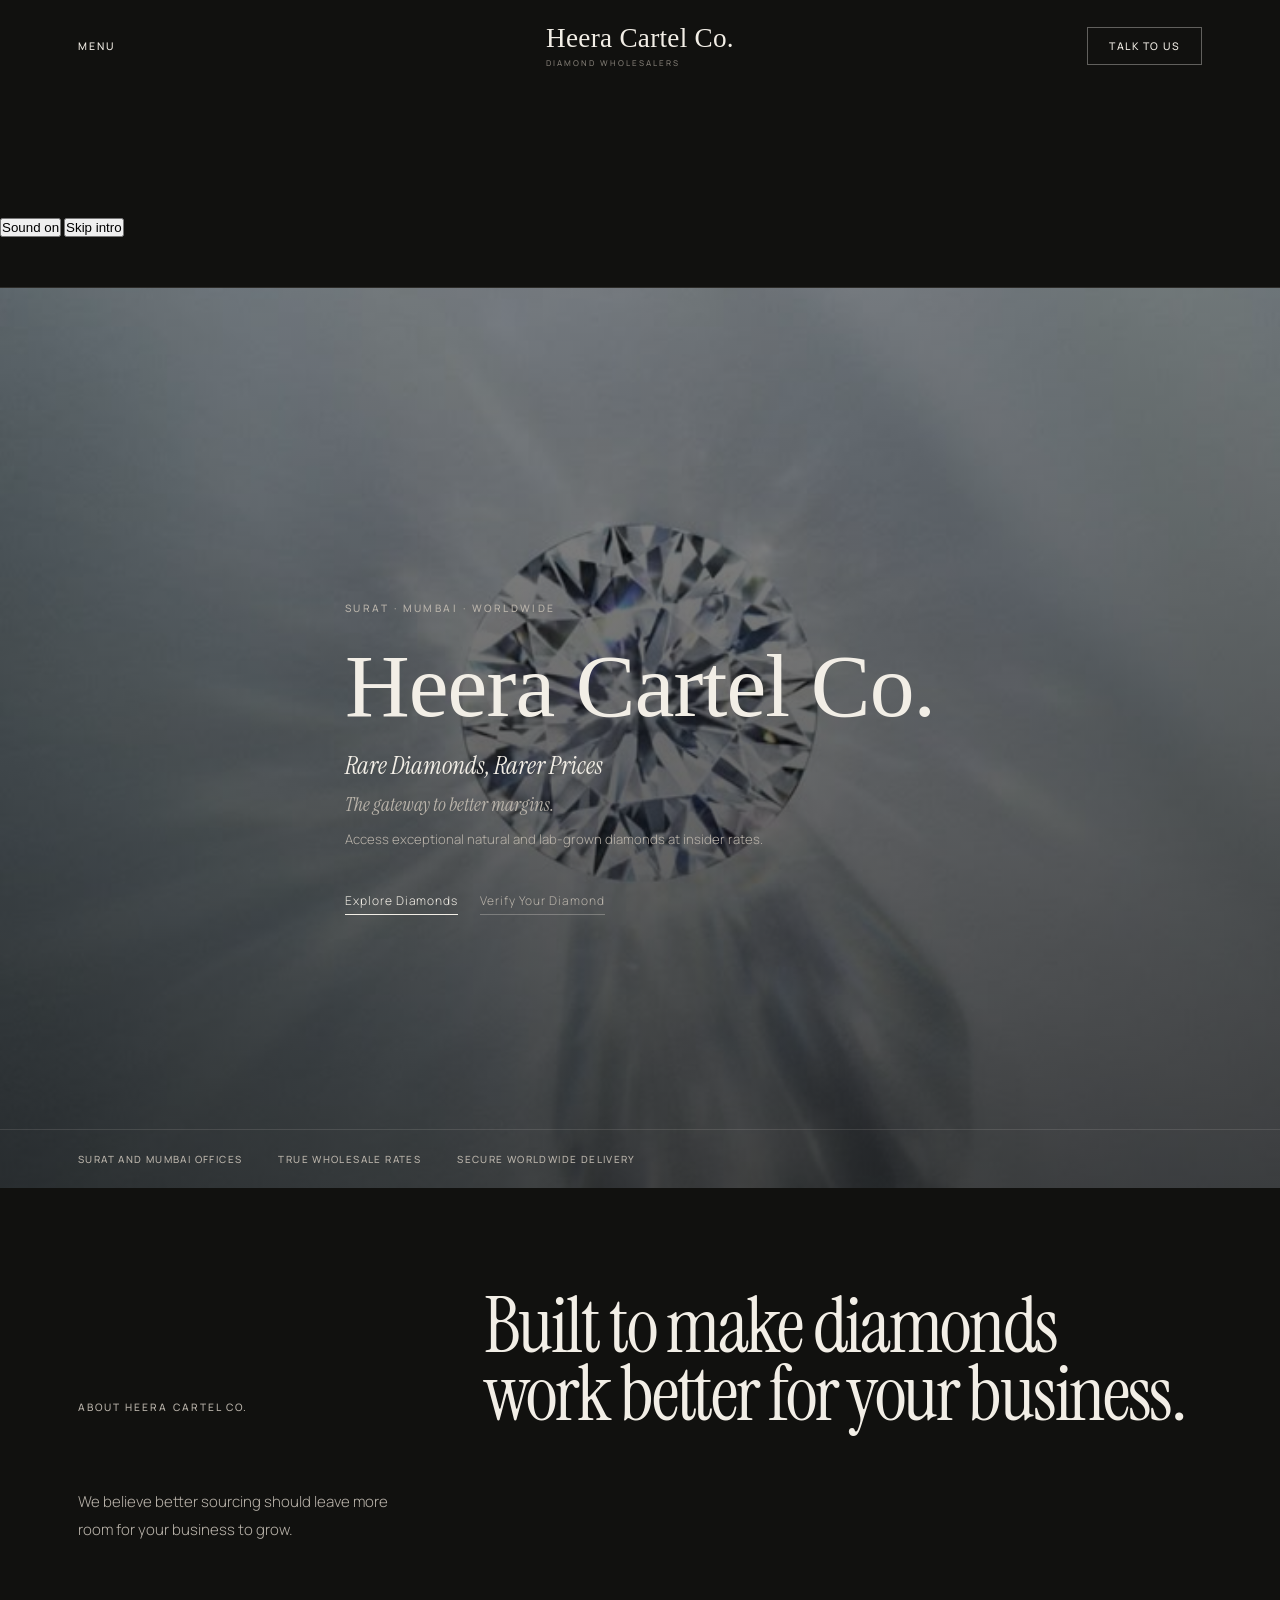
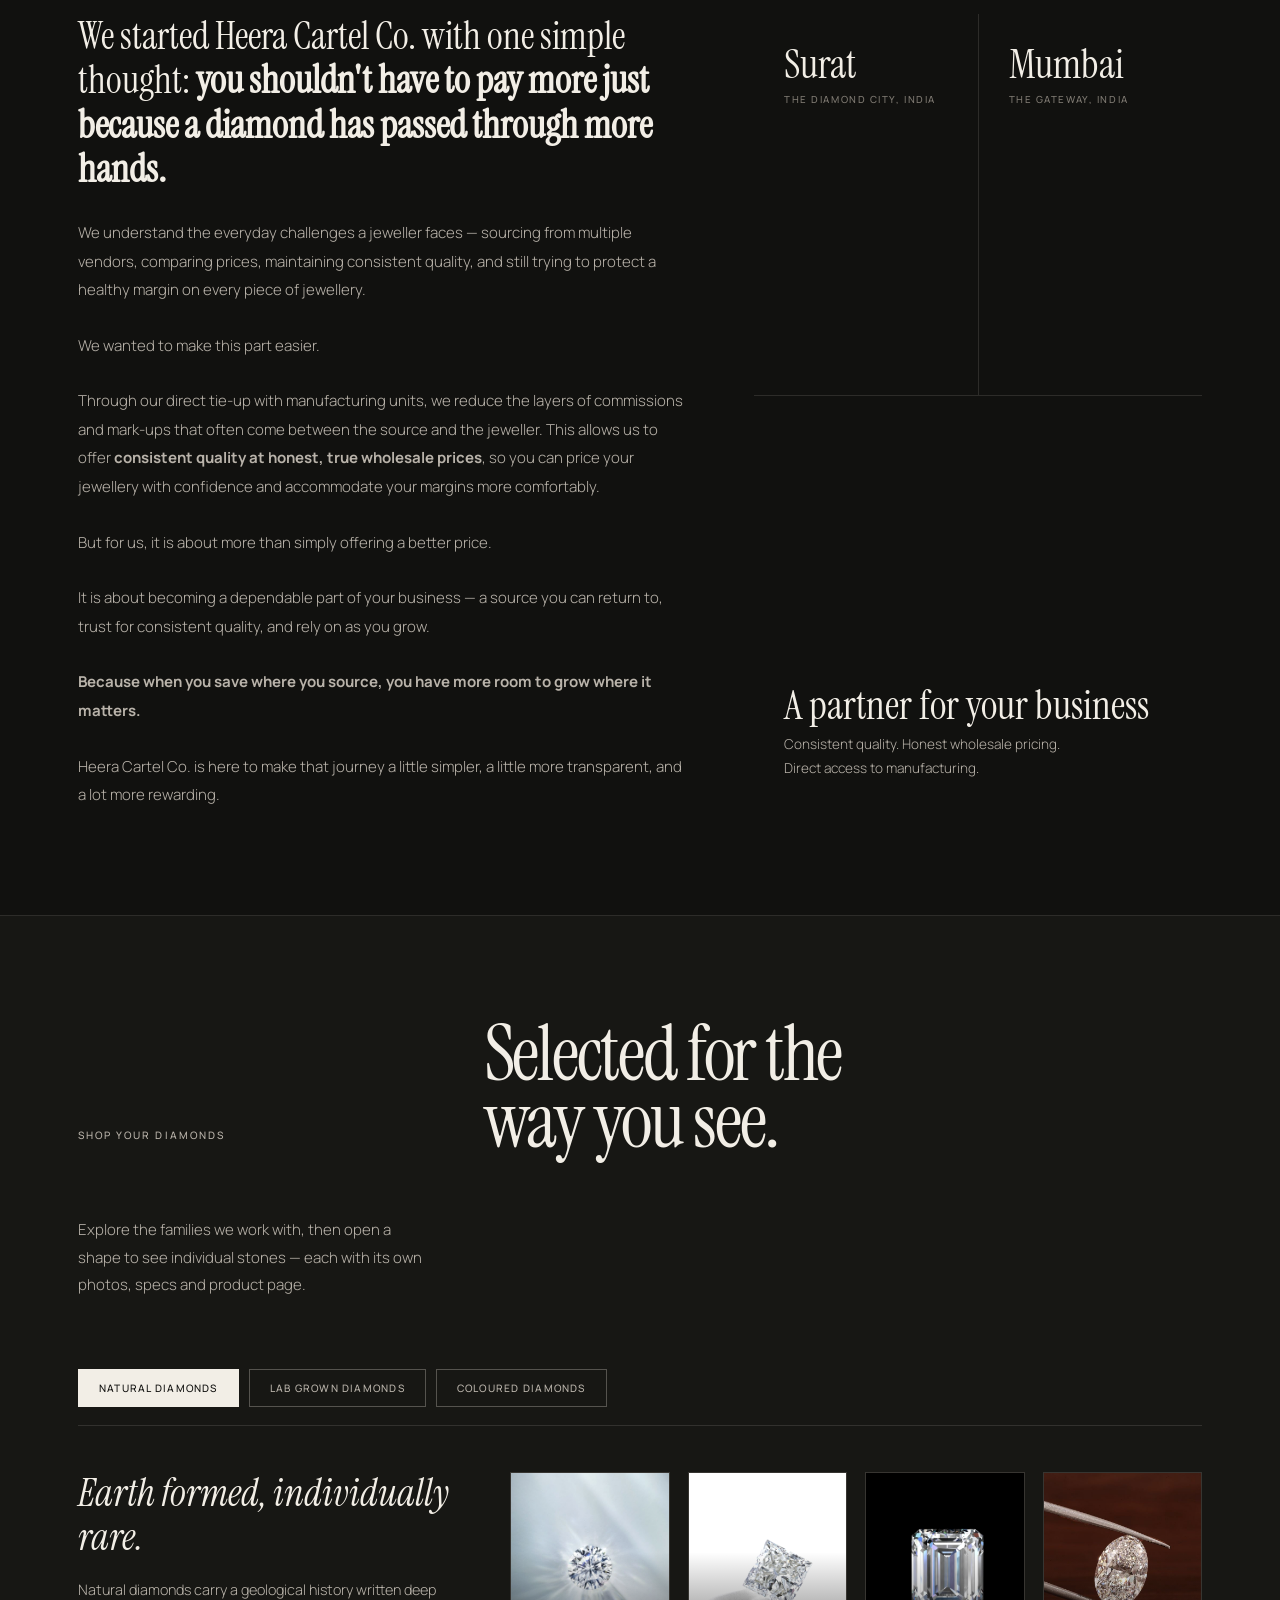
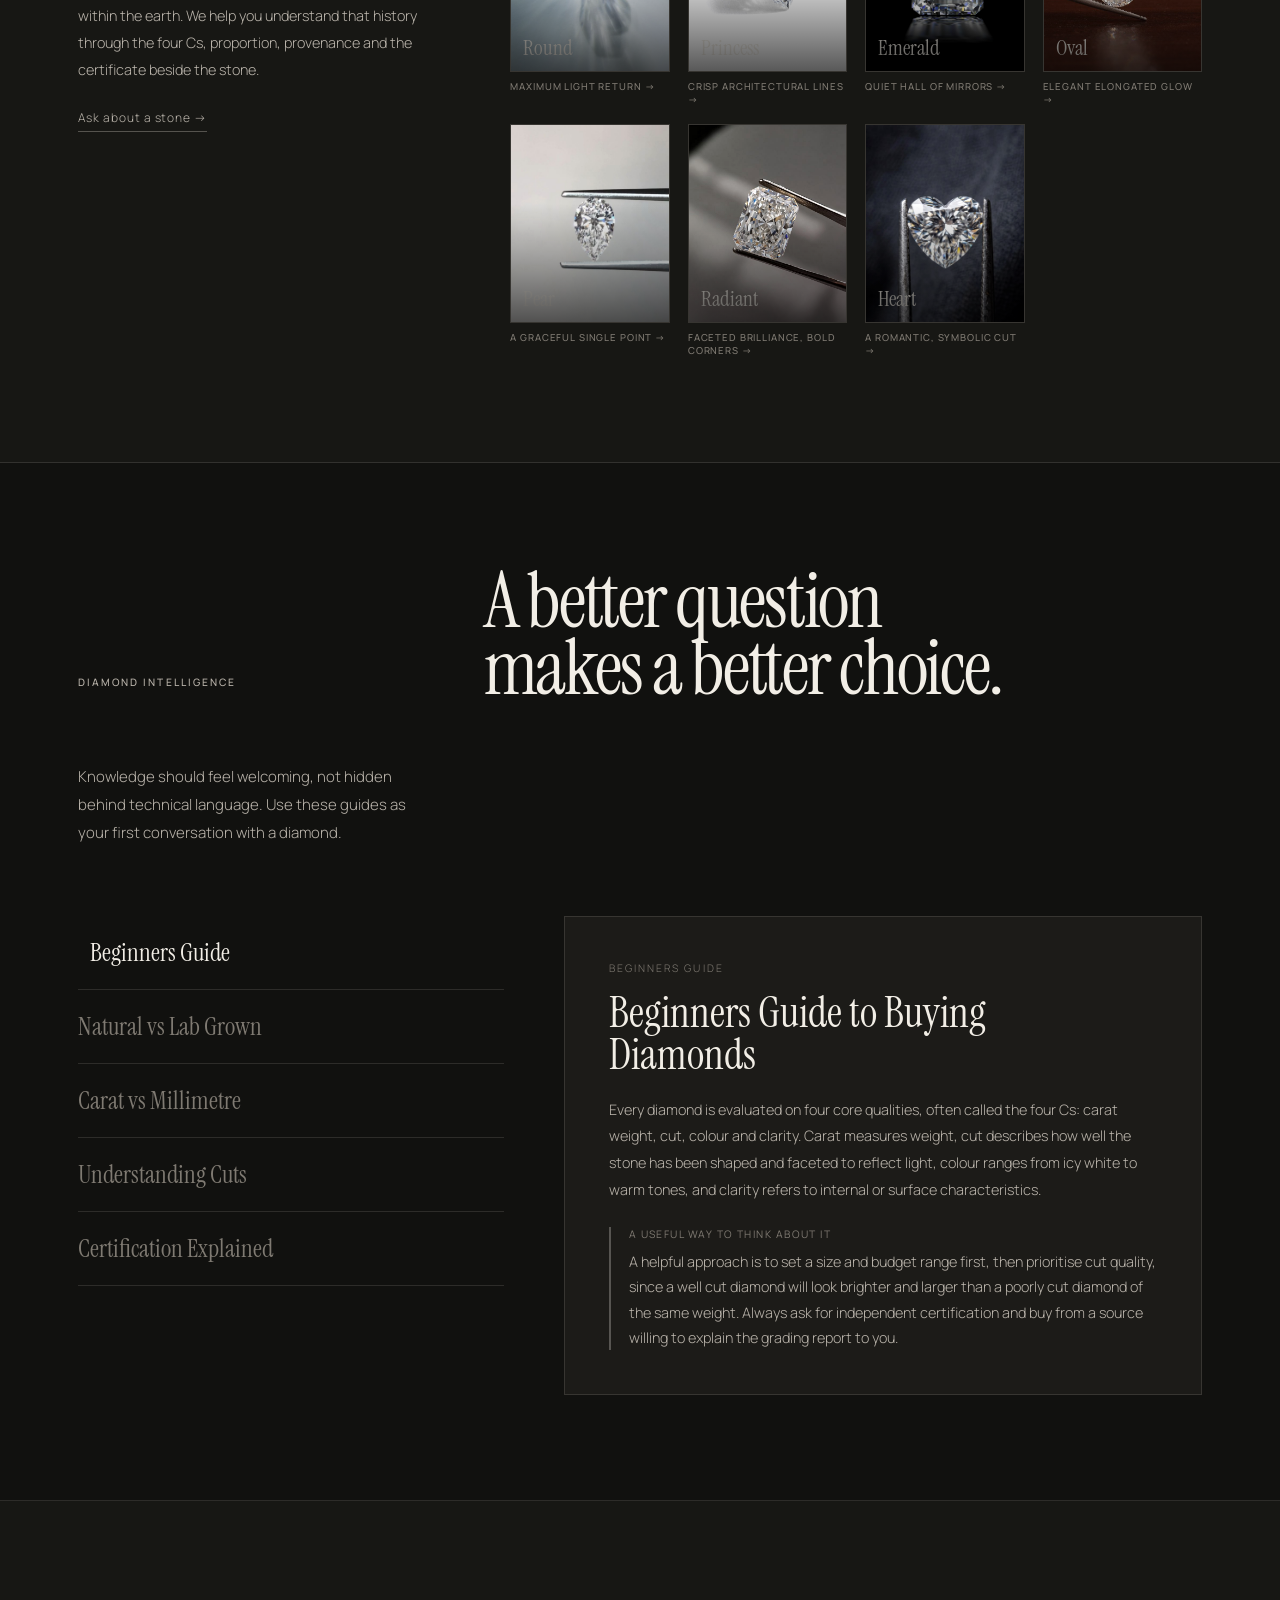
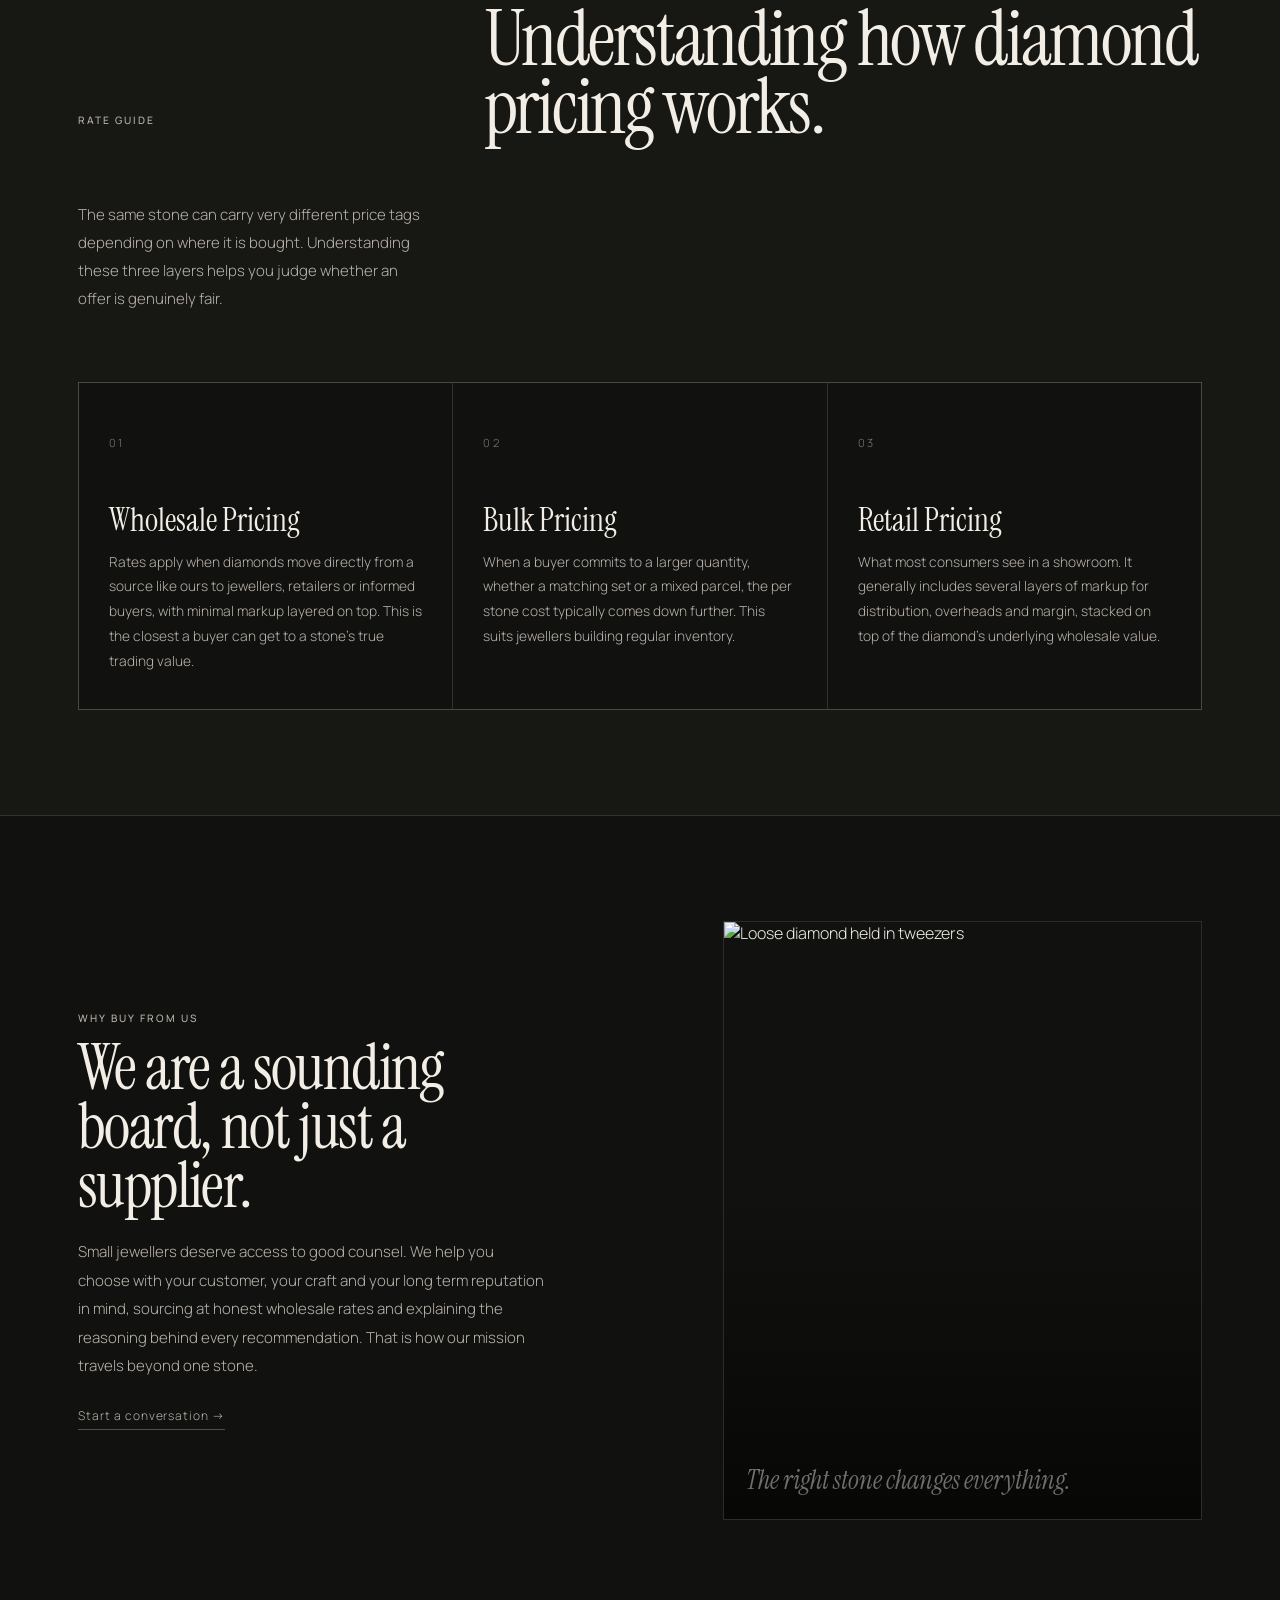
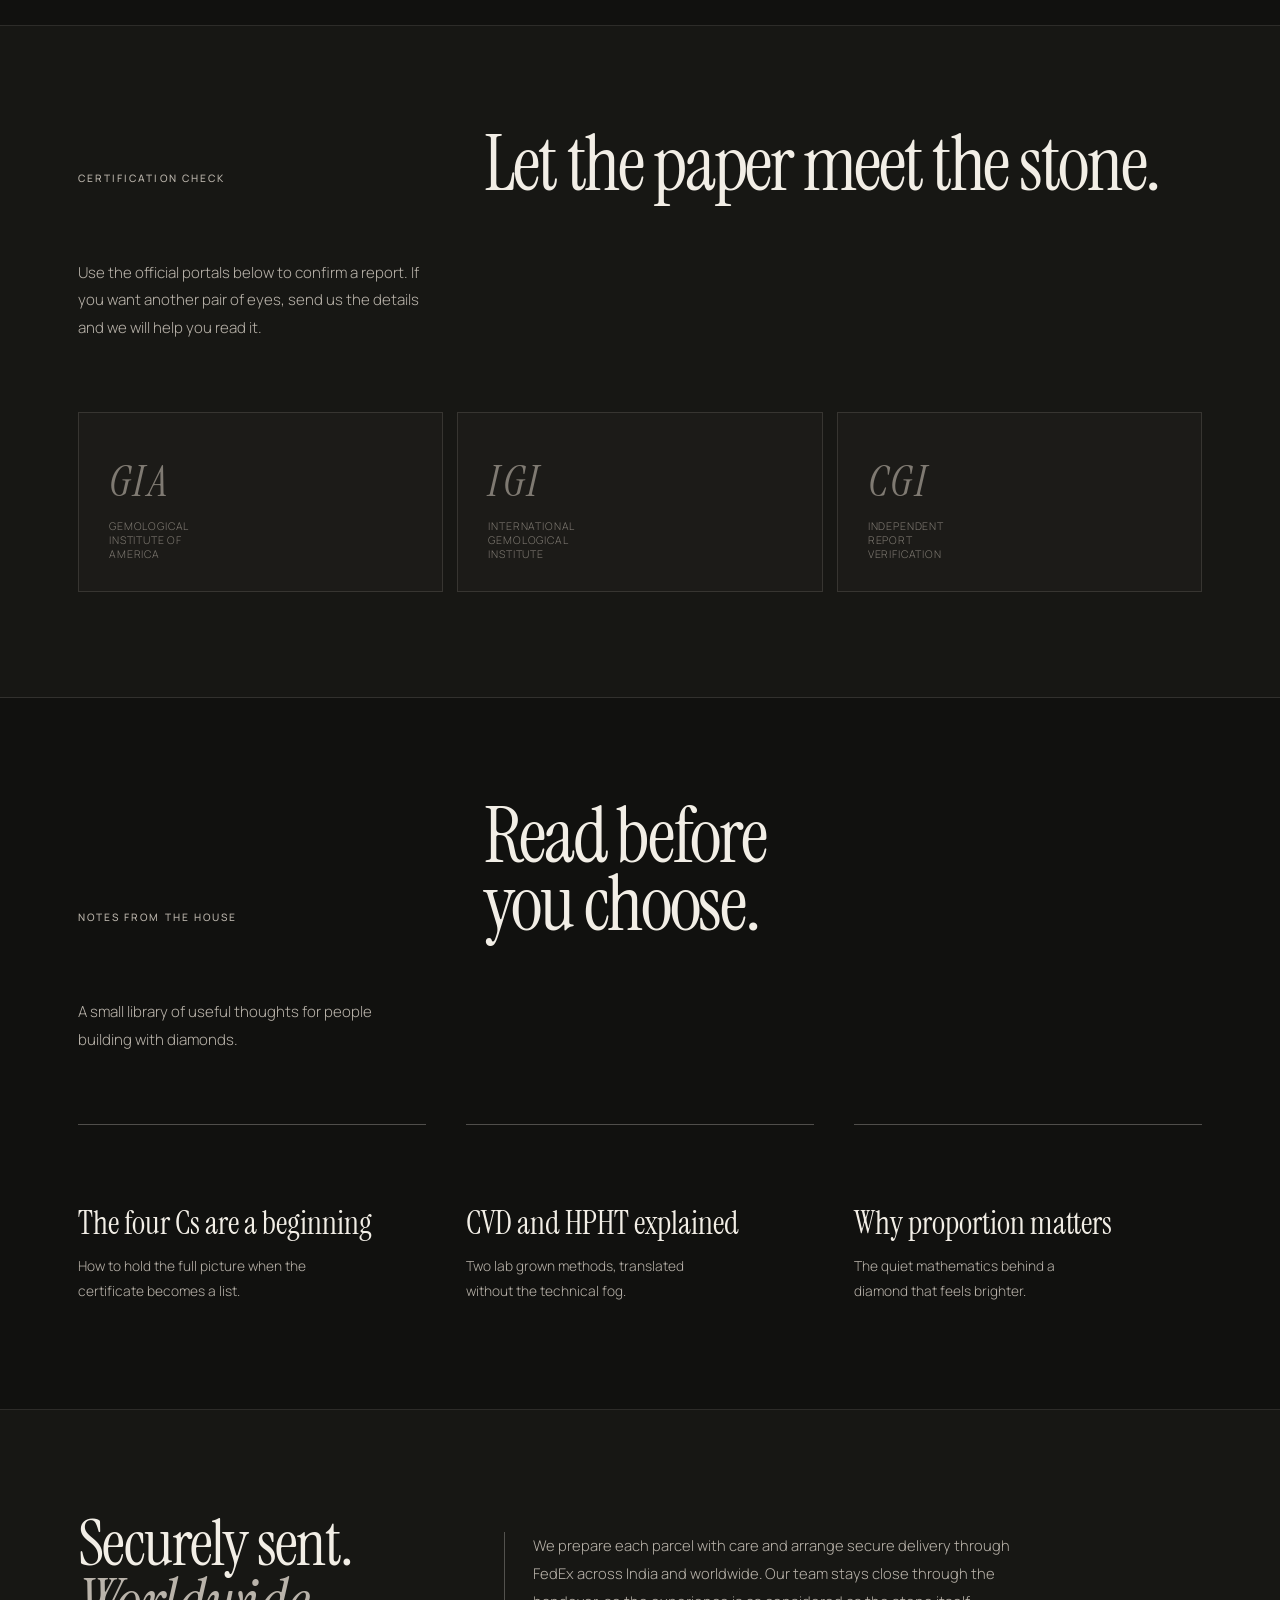
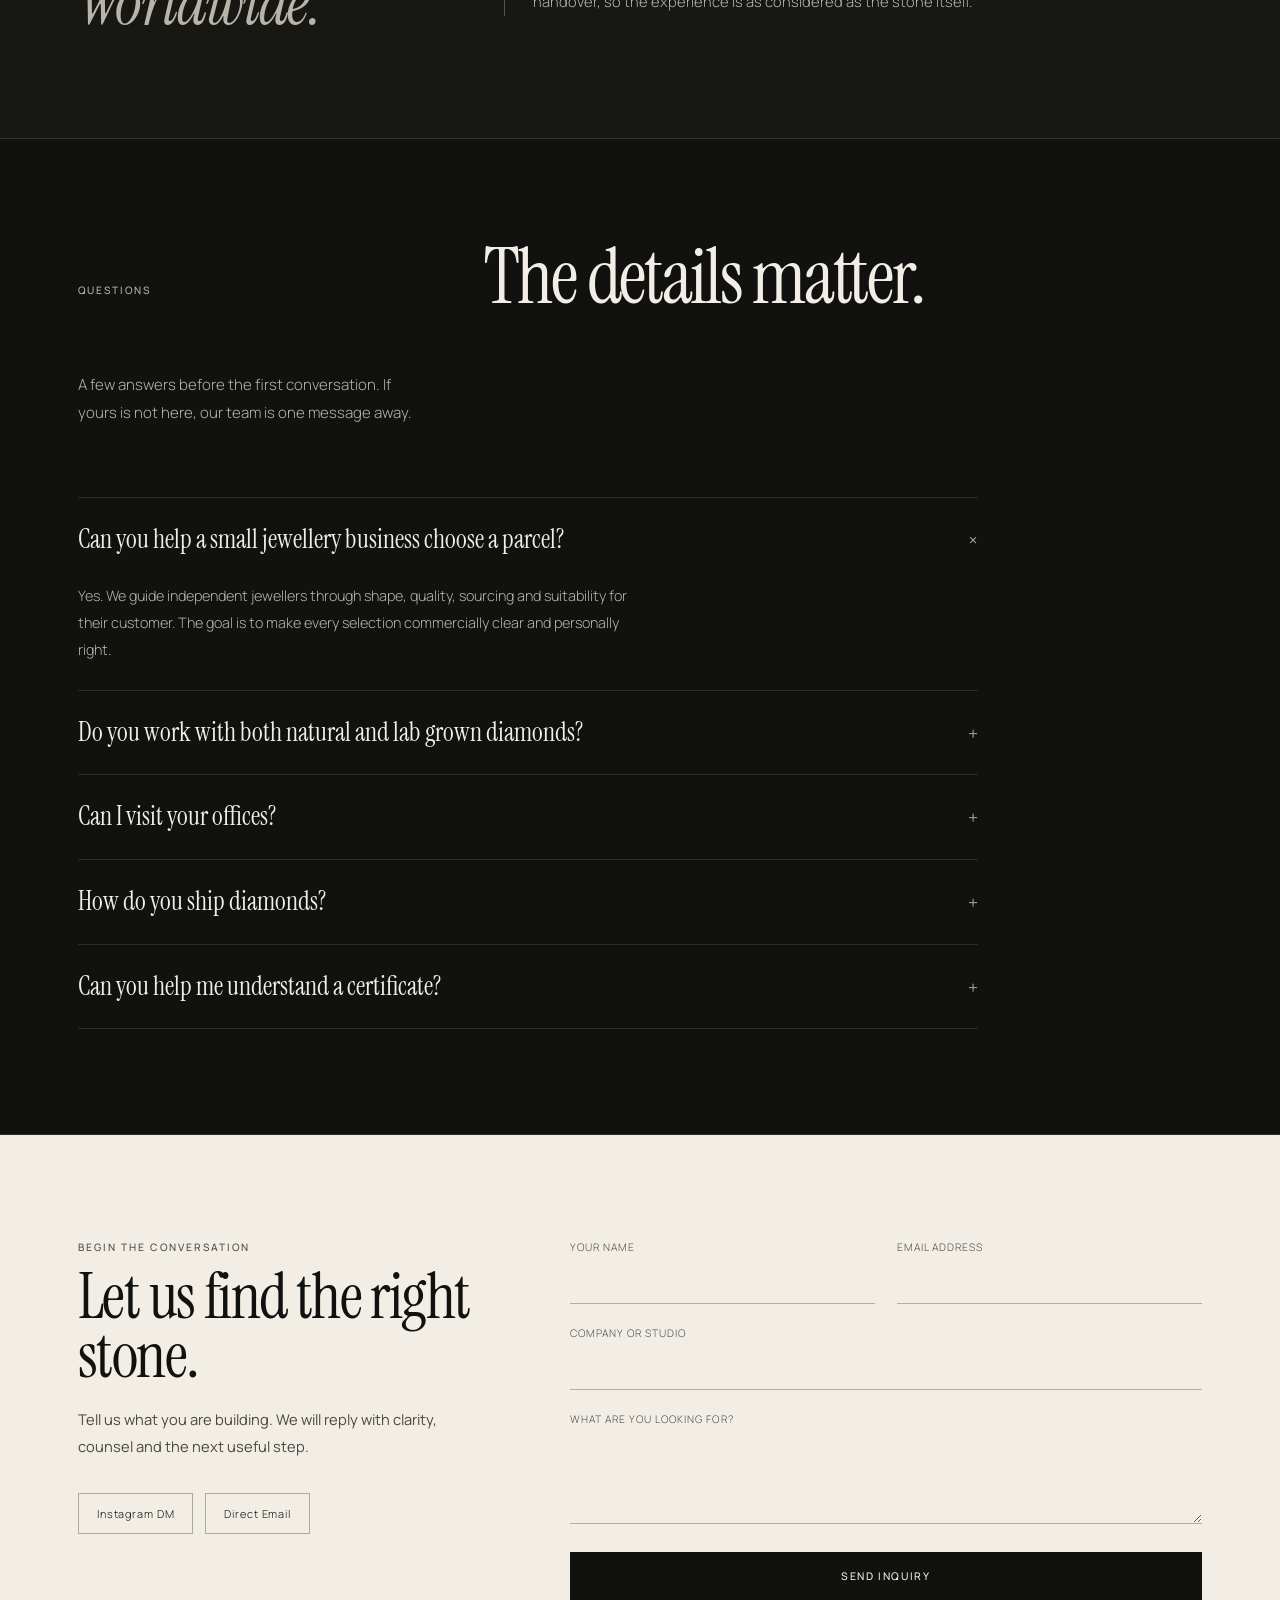
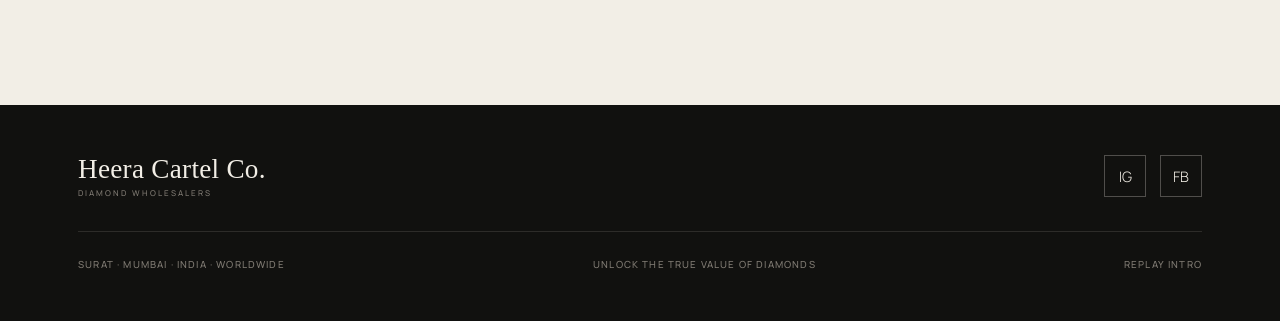
==== commit f5a46bb7: "Implement intro video and user controls Added an introductory video and controls for user interactio" ====
--- a/index.html
+++ b/index.html
@@ -16,8 +16,37 @@
 <link rel="preconnect" href="https://fonts.gstatic.com" crossorigin>
 <link href="https://fonts.googleapis.com/css2?family=Instrument+Serif:ital@0;1&family=Manrope:wght@300;400;500;600&family=Montserrat+Alternates:ital,opsz,wght@0,6..96,400;0,6..96,500;1,6..96,400&family=Cormorant+Garamond:ital,wght@0,400;0,500;1,400&display=swap" rel="stylesheet">
 <link rel="stylesheet" href="style.css">
+<link rel="stylesheet" href="intro.css">
+<script>
+  /* Heera Cartel intro: play once per browser session.
+     Skipped for: returning visitors this session, reduced-motion users, slow / data-saver connections.
+     Testing: add ?intro=1 to the URL to force it, ?intro=0 to suppress it. */
+  (function () {
+    var d = document.documentElement;
+    try {
+      var q = location.search, force = /[?&]intro=1/.test(q), off = /[?&]intro=0/.test(q);
+      var seen = sessionStorage.getItem('hc_intro_seen');
+      var reduce = window.matchMedia && matchMedia('(prefers-reduced-motion: reduce)').matches;
+      var c = navigator.connection || {};
+      var slow = c.saveData || /2g/.test(c.effectiveType || '');
+      if (force || (!off && !seen && !reduce && !slow)) {
+        d.classList.add('intro-on');
+        setTimeout(function () { d.classList.remove('intro-on'); }, 20000);   // failsafe: never trap a visitor
+      }
+    } catch (e) {}
+  })();
+</script>
 </head>
 <body>
+
+<!-- HEERA CARTEL INTRO (Shri Yantra) -->
+<div id="introSplash" class="intro" role="dialog" aria-modal="true" aria-label="Heera Cartel Co. introduction">
+  <video id="introVideo" class="intro-video" muted playsinline preload="auto"></video>
+  <div class="intro-controls">
+    <button type="button" id="introSound" class="intro-btn" aria-pressed="false">Sound on</button>
+    <button type="button" id="introSkip" class="intro-btn">Skip intro</button>
+  </div>
+</div>
 
 <header id="siteHeader" class="transparent">
   <div class="wrap nav-row">
@@ -345,12 +374,14 @@
     <div class="footer-bottom">
       <span>Surat · Mumbai · India · Worldwide</span>
       <span>Unlock the true value of diamonds</span>
+      <a href="#" class="replay-intro" data-replay-intro>Replay intro</a>
     </div>
   </div>
 </footer>
 
 <script src="catalogue-data.js"></script>
 <script src="site-common.js"></script>
+<script src="intro.js"></script>
 <script>
   // Shape thumbnail images reused from the existing asset set — one representative photo per shape.
   const shapeThumb = {
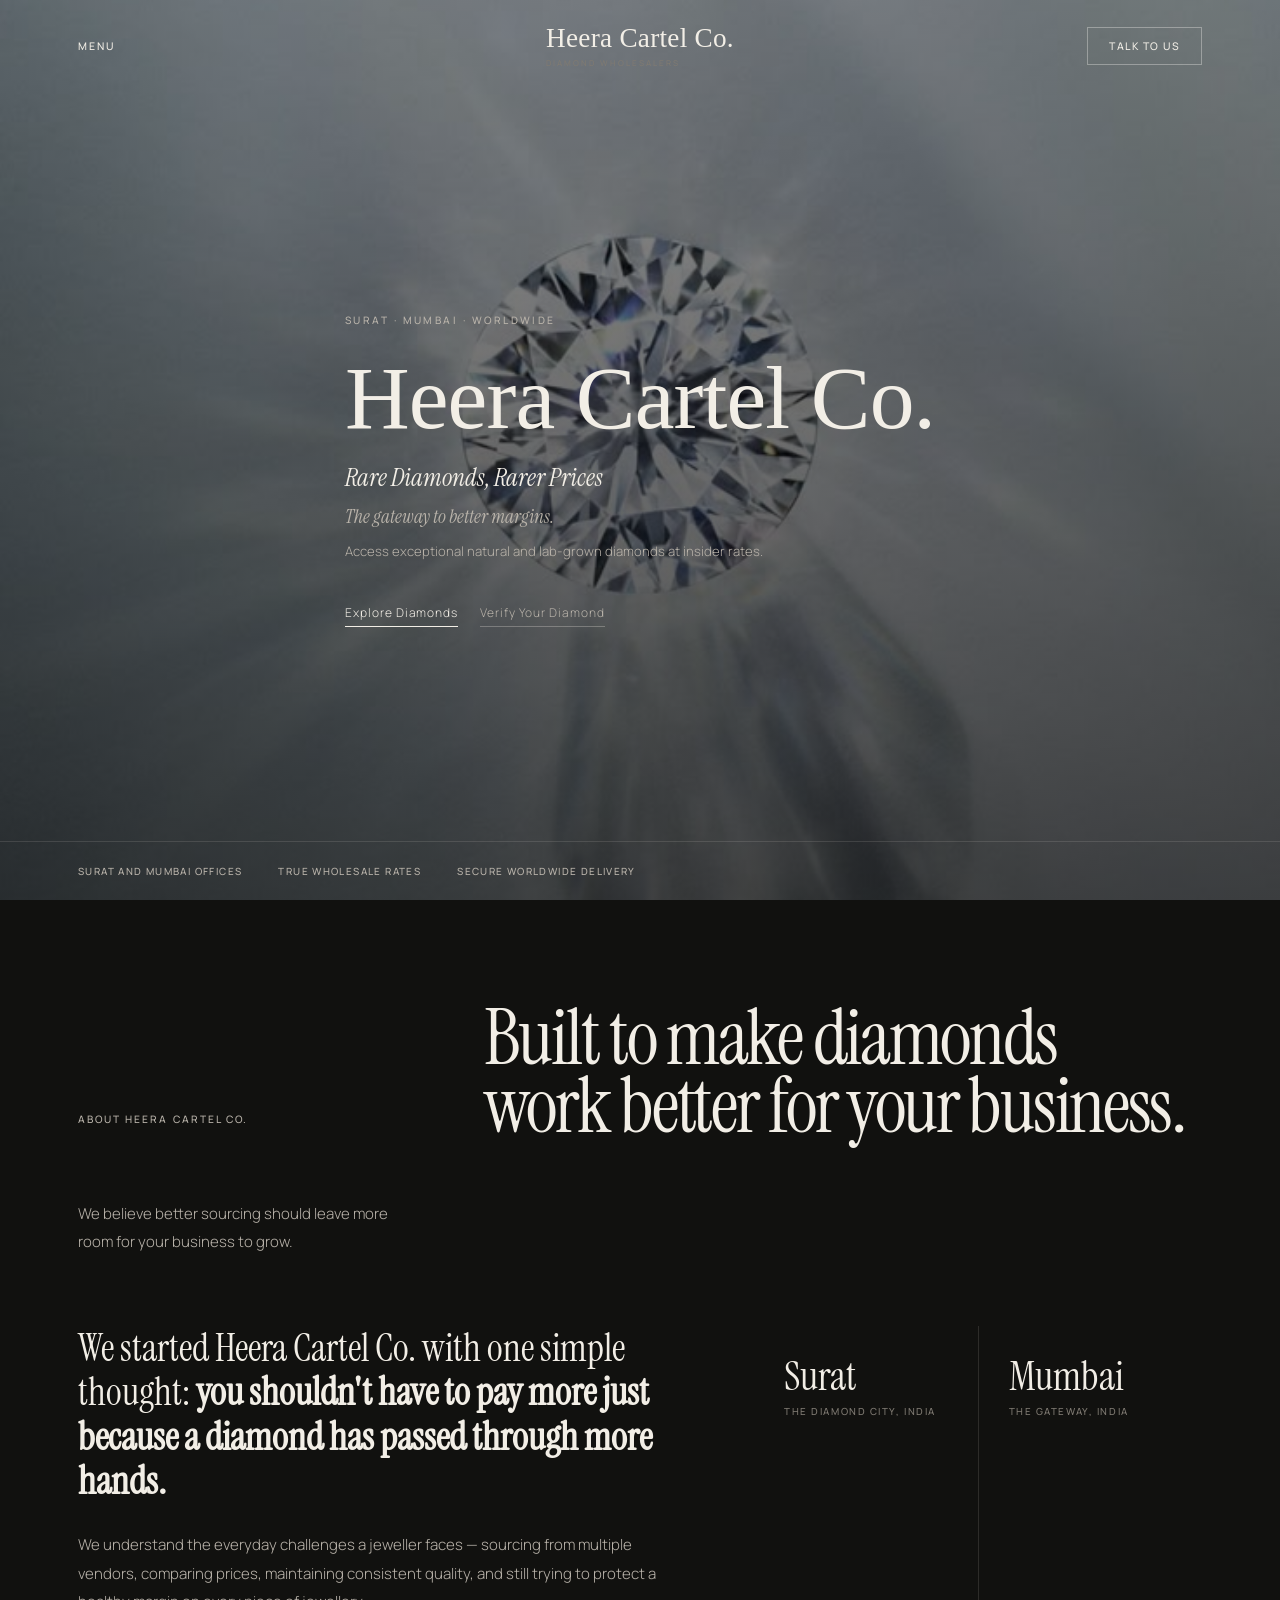
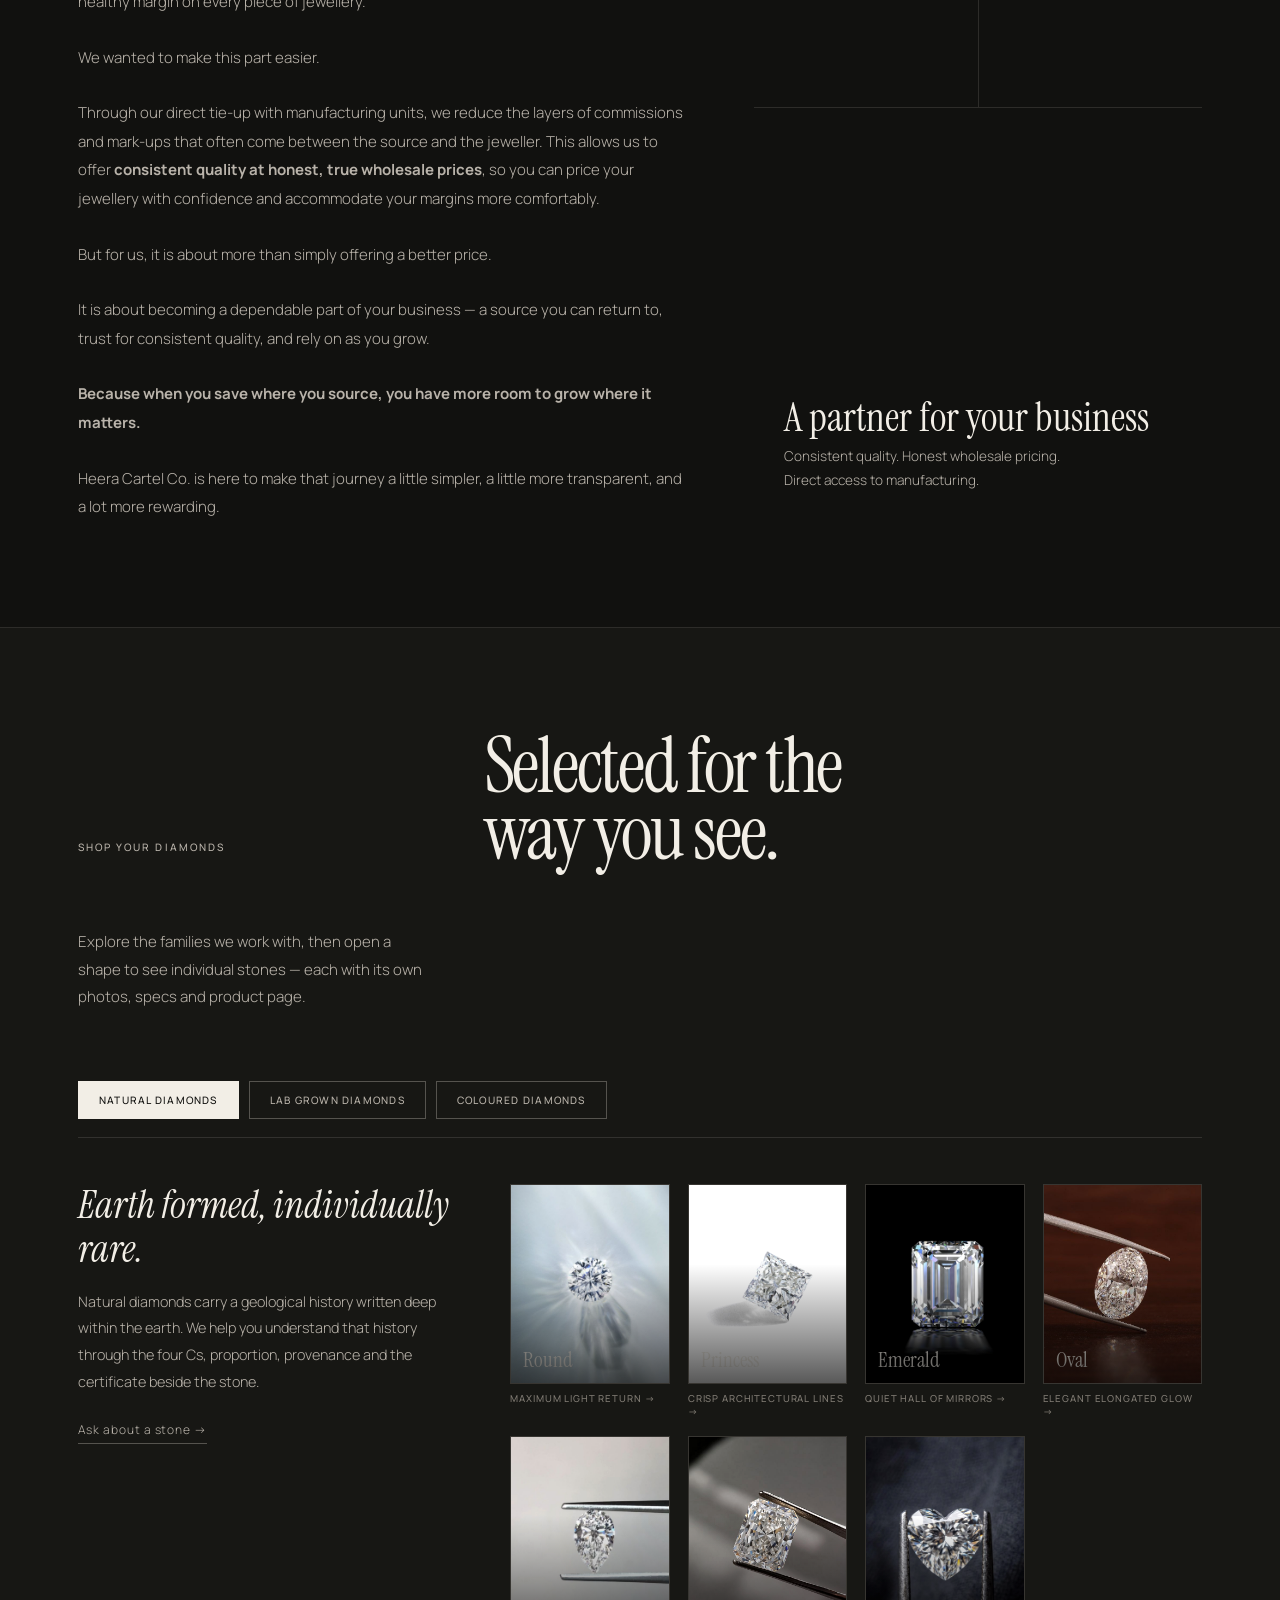
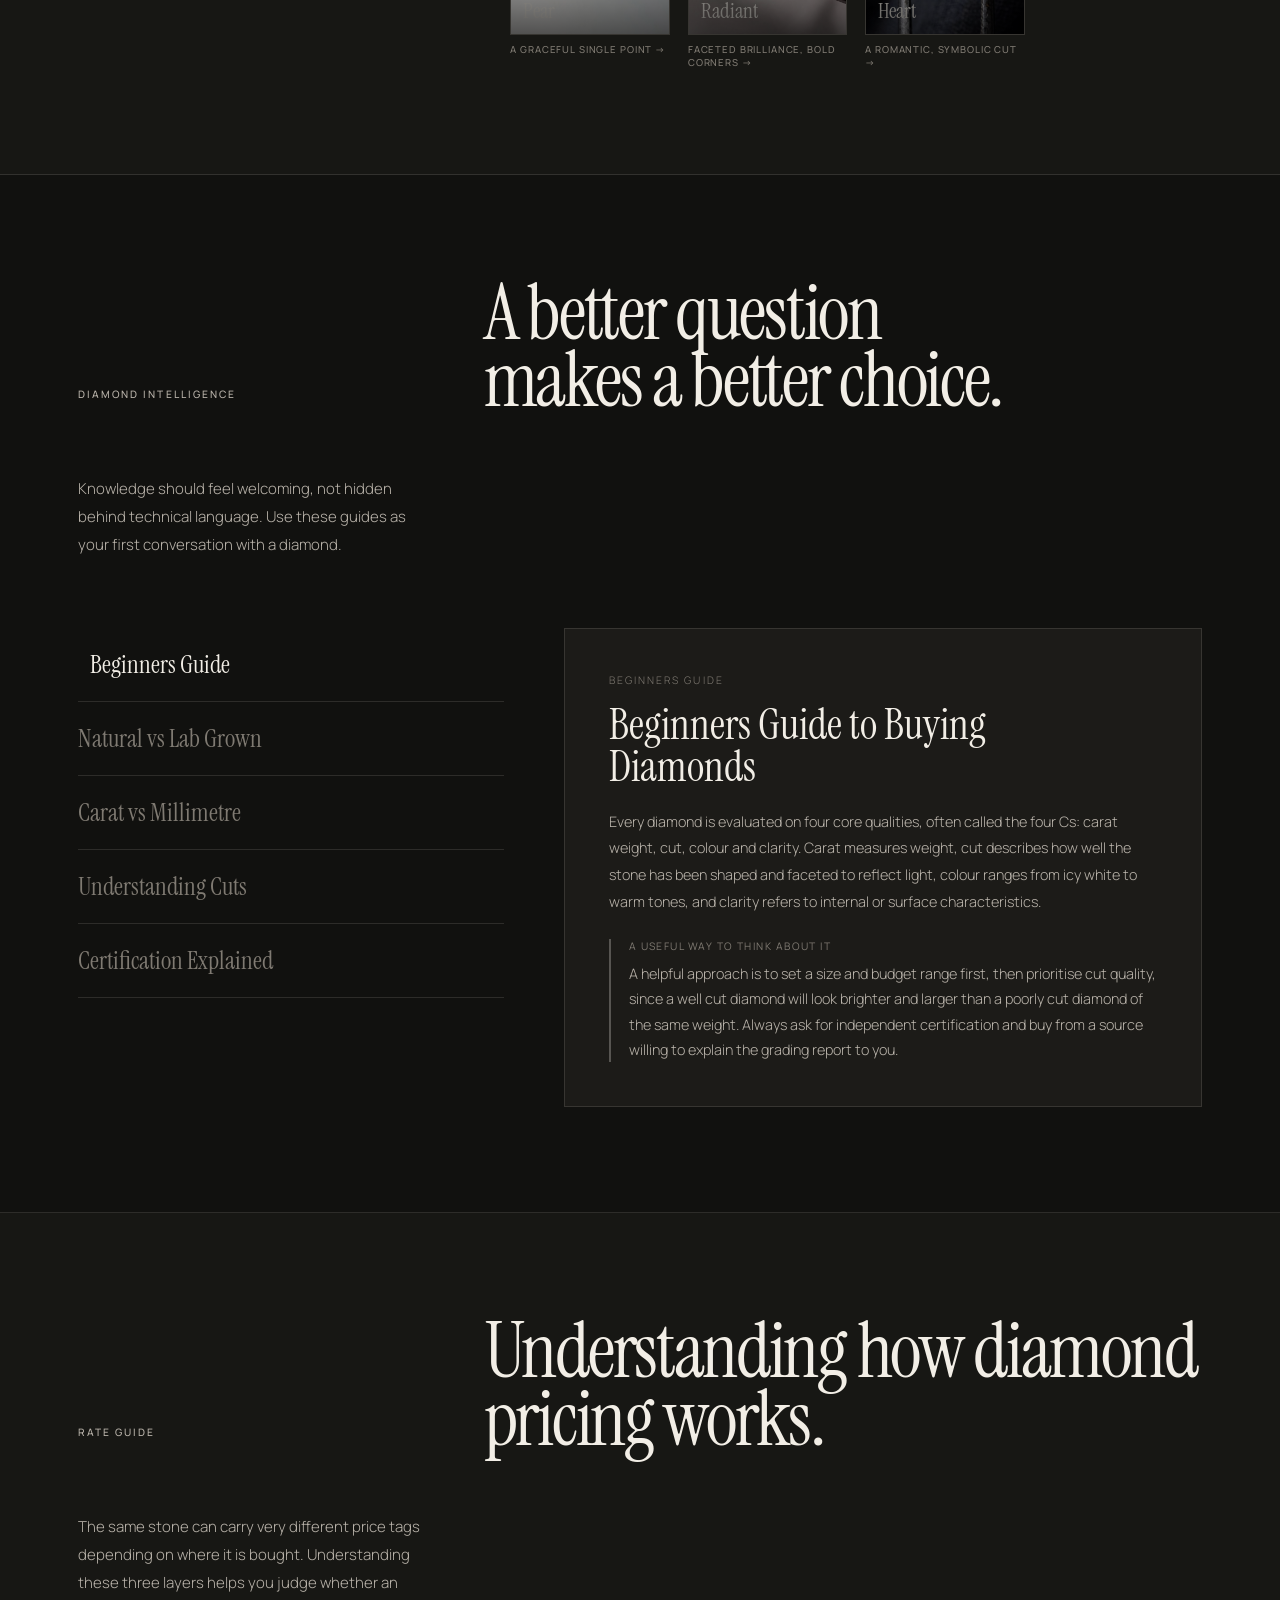
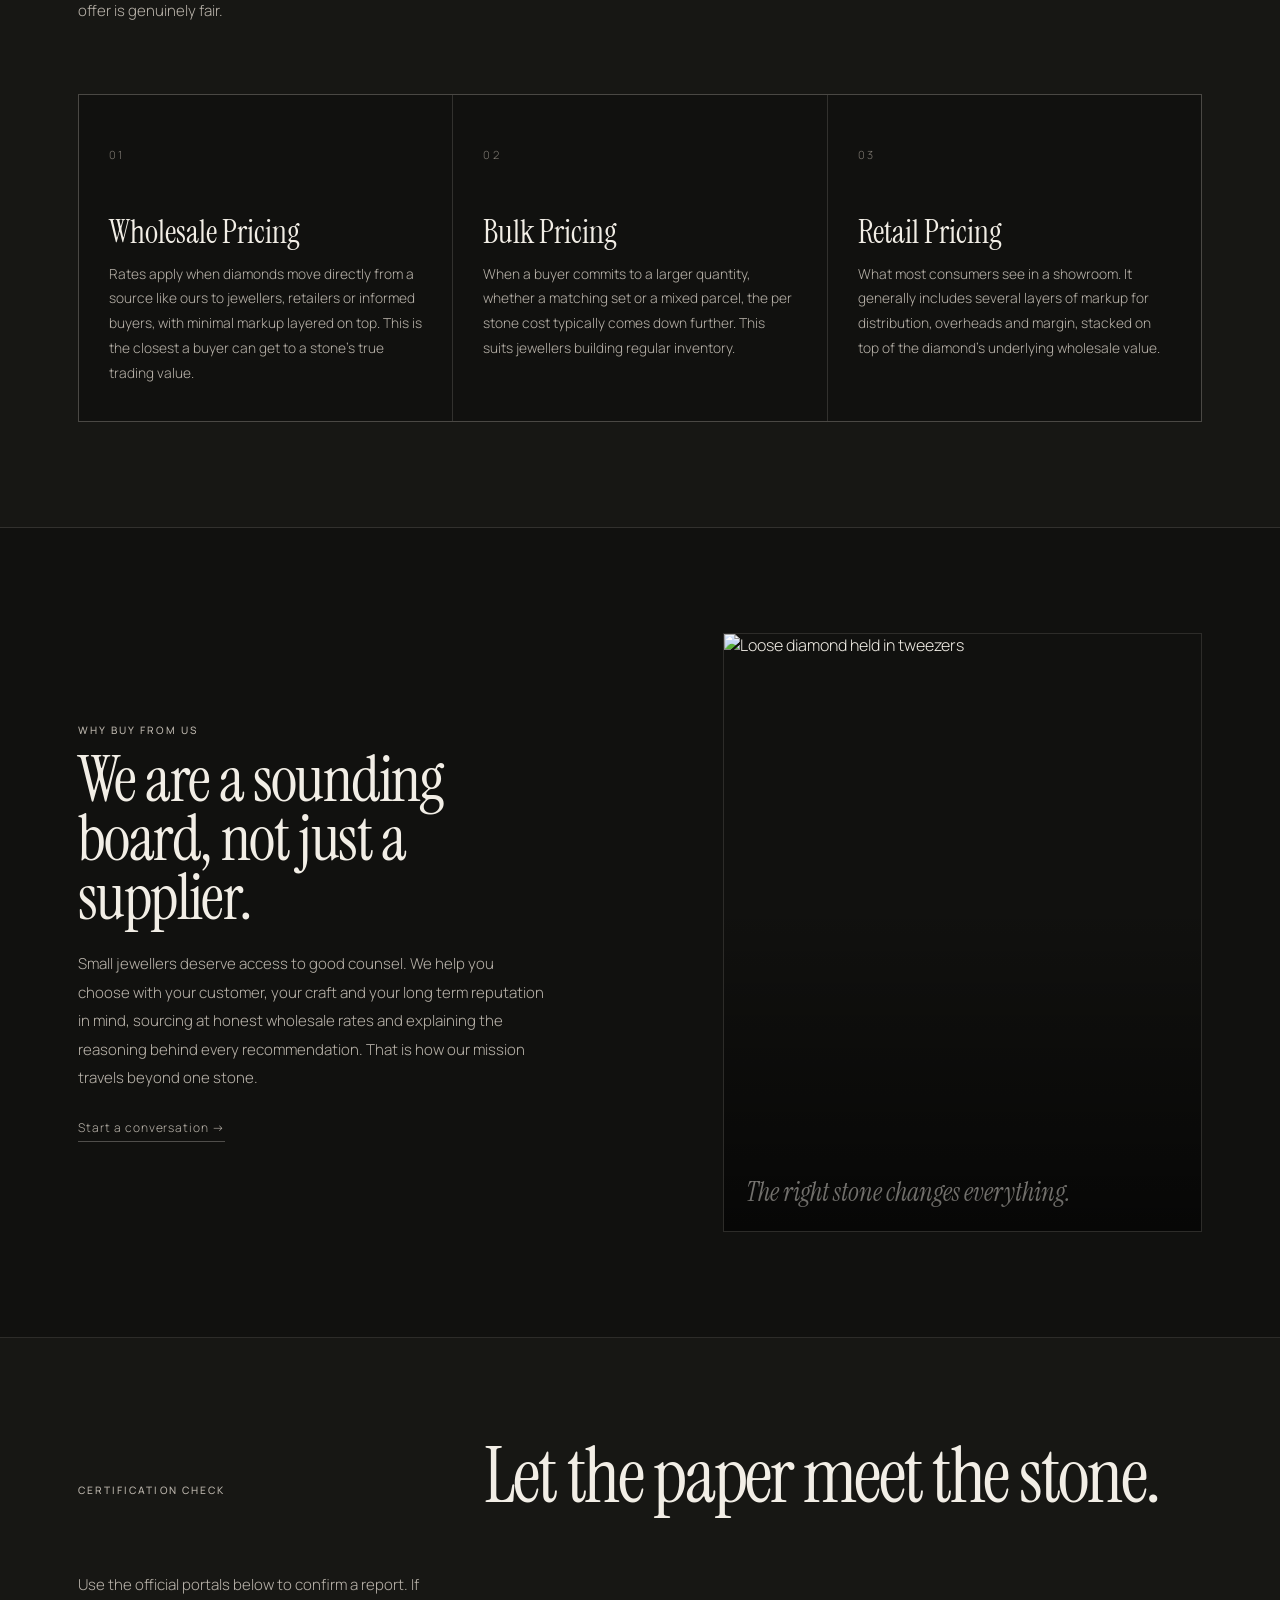
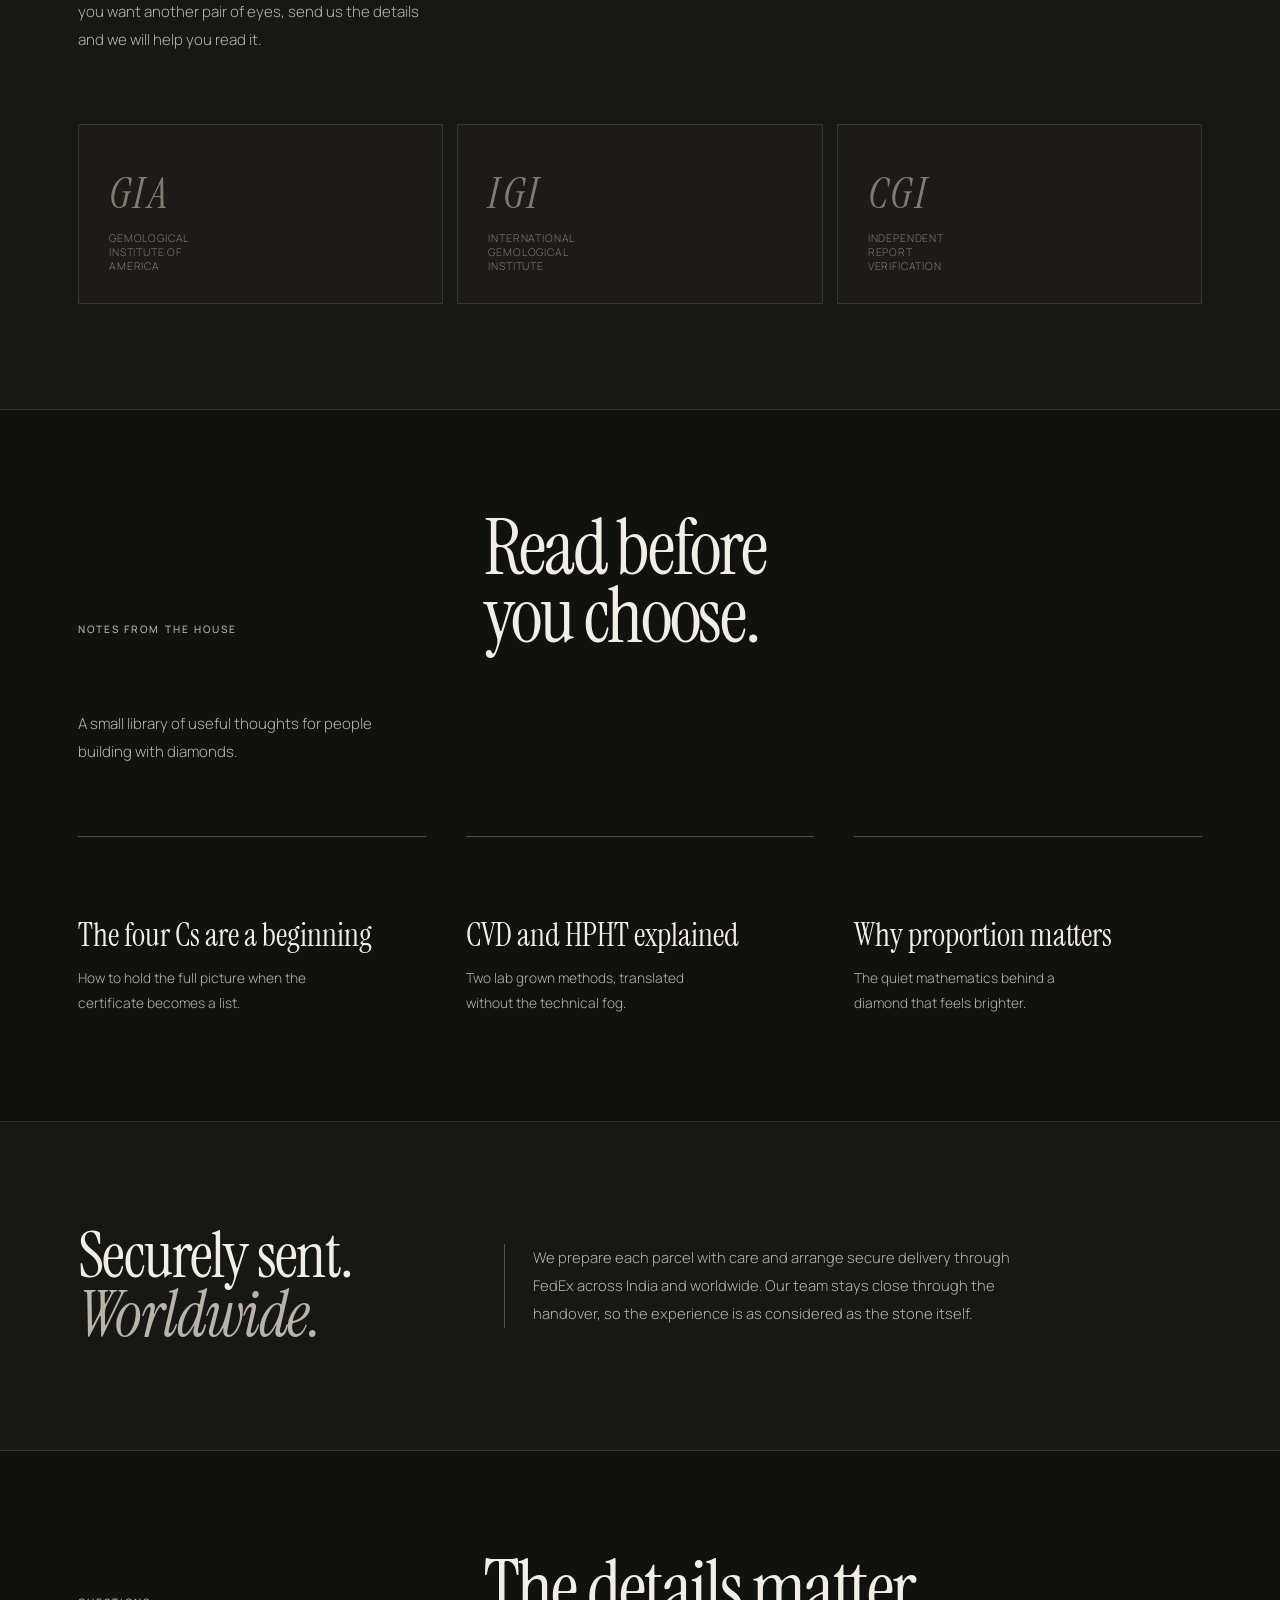
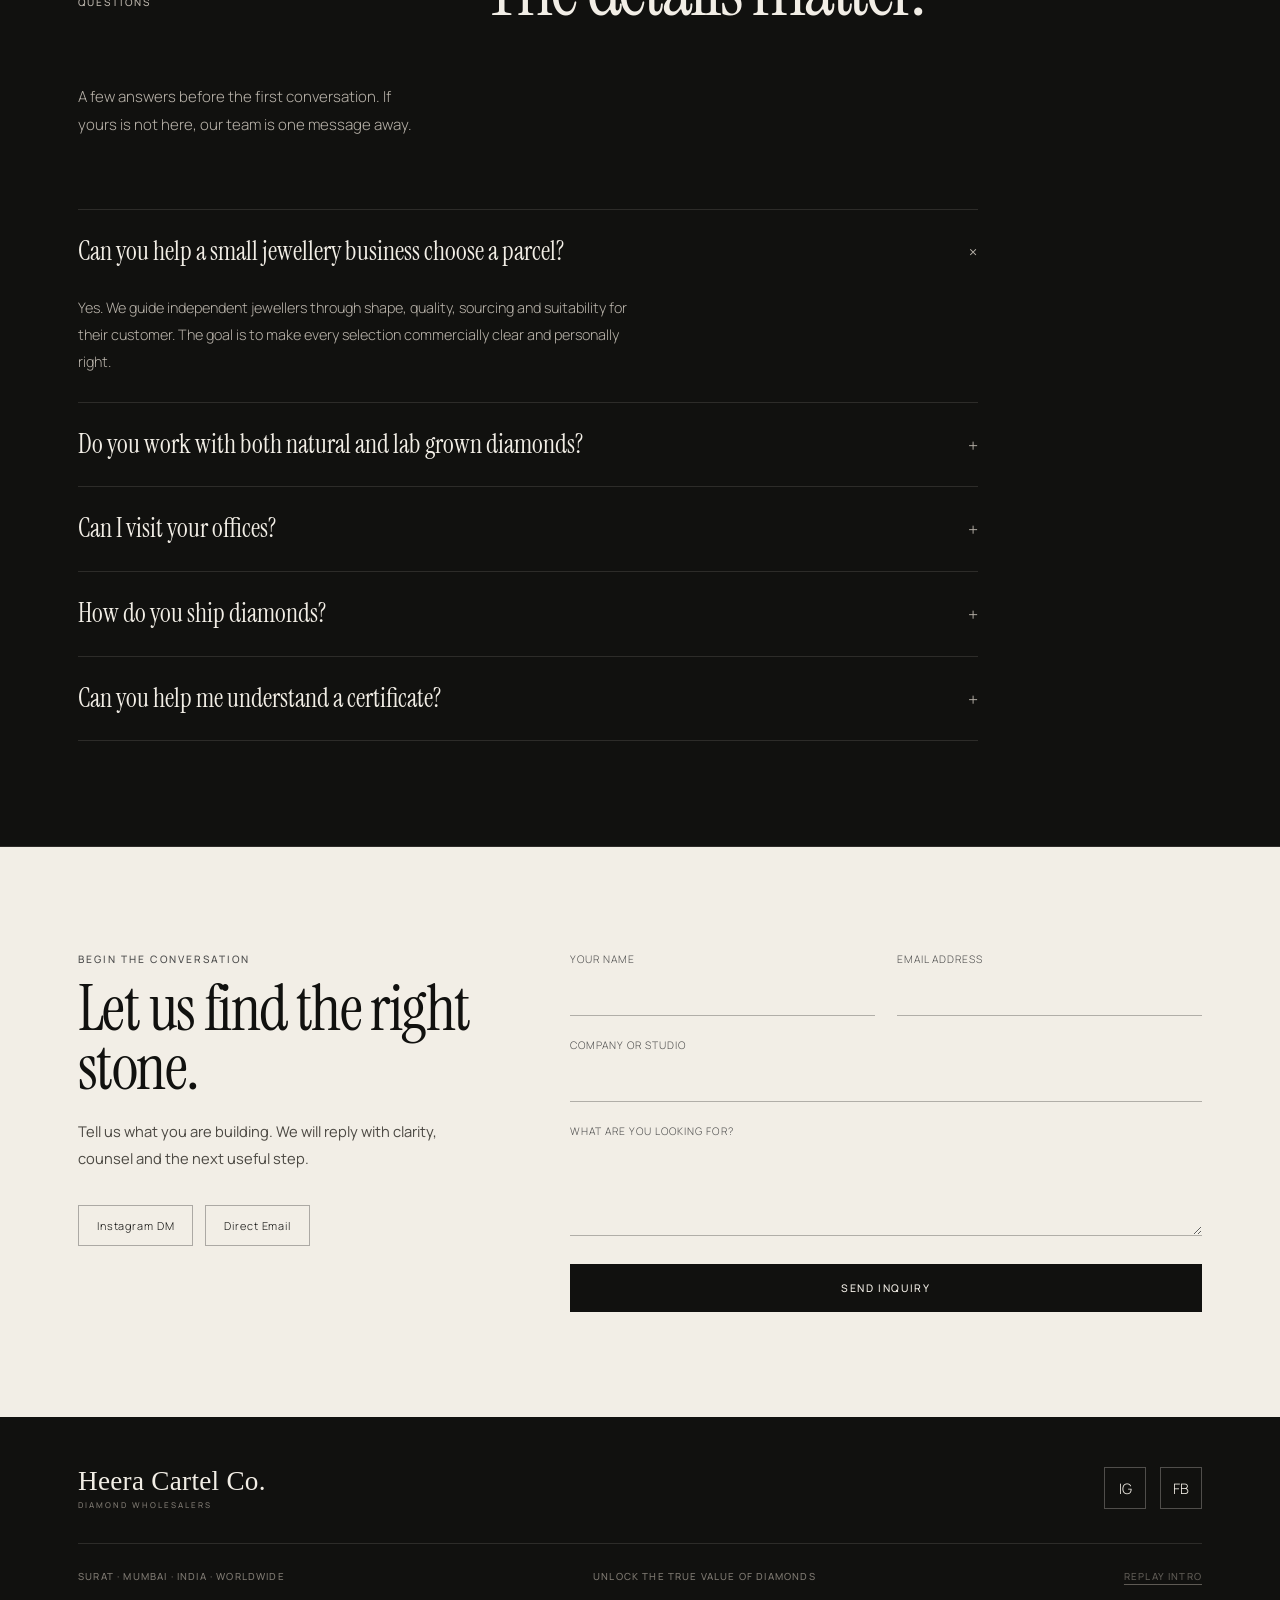
==== commit 0357a47d: "Implement intro splash with video and controls Added intro video and controls to the body." ====
--- a/index.html
+++ b/index.html
@@ -36,9 +36,28 @@
     } catch (e) {}
   })();
 </script>
+  <link rel="stylesheet" href="intro.css">
+<script>
+  // decides whether the intro plays (once per browser session)
+  (function(){
+    try {
+      if (!sessionStorage.getItem('hc_intro_seen'))
+        document.documentElement.classList.add('intro-on');
+    } catch (e) {
+      document.documentElement.classList.add('intro-on');
+    }
+  })();
+</script>
 </head>
-<body>
-
+<script src="intro.js"></script>
+  <body>
+<div class="intro" id="introSplash" role="dialog" aria-label="Heera Cartel Co. intro">
+  <video class="intro-video" id="introVideo" playsinline muted preload="auto"></video>
+  <div class="intro-controls">
+    <button class="intro-btn" id="introSkip" type="button">Skip</button>
+    <button class="intro-btn" id="introSound" type="button" aria-pressed="false">Sound on</button>
+  </div>
+</div>
 <!-- HEERA CARTEL INTRO (Shri Yantra) -->
 <div id="introSplash" class="intro" role="dialog" aria-modal="true" aria-label="Heera Cartel Co. introduction">
   <video id="introVideo" class="intro-video" muted playsinline preload="auto"></video>
--- a/intro.css
+++ b/intro.css
@@ -0,0 +1,67 @@
+/* ==========================================================
+   Heera Cartel Co. — Shri Yantra intro
+   Loaded after style.css. Everything is scoped to .intro /
+   html.intro-on so it cannot affect the rest of the site.
+   ========================================================== */
+
+/* Hidden unless the <head> script decided the intro should play */
+.intro{
+  position:fixed; inset:0; z-index:1000;
+  display:none; align-items:center; justify-content:center;
+  background:#030303;                 /* same near-black the video fades to */
+  opacity:1; transition:opacity .7s ease;
+}
+html.intro-on .intro{ display:flex; }
+html.intro-on,
+html.intro-on body{ overflow:hidden; }  /* no scrolling behind the intro */
+
+.intro.is-leaving{ opacity:0; pointer-events:none; }
+
+/* ---------- Video ---------- */
+.intro-video{
+  width:100%; height:100%;
+  object-fit:cover;                   /* wide screens: fill the frame */
+  background:#030303;
+}
+
+/* Portrait / near-square screens use the square crop.
+   Show it whole, and feather the top and bottom edges into the black
+   so there is no visible box. */
+@media (max-aspect-ratio: 5/4){
+  .intro-video{
+    width:100%; height:auto; aspect-ratio:1 / 1; max-height:100%;
+    object-fit:cover;
+    -webkit-mask-image:linear-gradient(to bottom, transparent 0, #000 14%, #000 86%, transparent 100%);
+            mask-image:linear-gradient(to bottom, transparent 0, #000 14%, #000 86%, transparent 100%);
+  }
+}
+
+/* ---------- Controls ---------- */
+.intro-controls{
+  position:absolute; left:0; right:0; z-index:2;
+  bottom:max(22px, env(safe-area-inset-bottom));
+  display:flex; justify-content:center; gap:12px;
+}
+.intro-btn{
+  appearance:none; cursor:pointer;
+  background:rgba(3,3,3,.45); color:var(--ink, #f2eee6);
+  border:1px solid var(--line-strong, rgba(242,238,230,.28));
+  padding:11px 20px;
+  font-family:var(--sans, 'Manrope', sans-serif);
+  font-size:.66rem; font-weight:500;
+  letter-spacing:.18em; text-transform:uppercase;
+  -webkit-backdrop-filter:blur(6px); backdrop-filter:blur(6px);
+  transition:background .3s ease, color .3s ease, border-color .3s ease;
+}
+.intro-btn:hover,
+.intro-btn:focus-visible{
+  background:var(--ink, #f2eee6); color:var(--bg, #11110f);
+  border-color:var(--ink, #f2eee6); outline:none;
+}
+
+/* ---------- Footer "Replay intro" link ---------- */
+.replay-intro{
+  color:inherit; opacity:.7; text-decoration:underline; text-underline-offset:4px;
+  cursor:pointer; transition:opacity .3s ease;
+}
+.replay-intro:hover{ opacity:1; }
--- a/intro.css
+++ b/intro.css
@@ -0,0 +1,67 @@
+/* ==========================================================
+   Heera Cartel Co. — Shri Yantra intro
+   Loaded after style.css. Everything is scoped to .intro /
+   html.intro-on so it cannot affect the rest of the site.
+   ========================================================== */
+
+/* Hidden unless the <head> script decided the intro should play */
+.intro{
+  position:fixed; inset:0; z-index:1000;
+  display:none; align-items:center; justify-content:center;
+  background:#030303;                 /* same near-black the video fades to */
+  opacity:1; transition:opacity .7s ease;
+}
+html.intro-on .intro{ display:flex; }
+html.intro-on,
+html.intro-on body{ overflow:hidden; }  /* no scrolling behind the intro */
+
+.intro.is-leaving{ opacity:0; pointer-events:none; }
+
+/* ---------- Video ---------- */
+.intro-video{
+  width:100%; height:100%;
+  object-fit:cover;                   /* wide screens: fill the frame */
+  background:#030303;
+}
+
+/* Portrait / near-square screens use the square crop.
+   Show it whole, and feather the top and bottom edges into the black
+   so there is no visible box. */
+@media (max-aspect-ratio: 5/4){
+  .intro-video{
+    width:100%; height:auto; aspect-ratio:1 / 1; max-height:100%;
+    object-fit:cover;
+    -webkit-mask-image:linear-gradient(to bottom, transparent 0, #000 14%, #000 86%, transparent 100%);
+            mask-image:linear-gradient(to bottom, transparent 0, #000 14%, #000 86%, transparent 100%);
+  }
+}
+
+/* ---------- Controls ---------- */
+.intro-controls{
+  position:absolute; left:0; right:0; z-index:2;
+  bottom:max(22px, env(safe-area-inset-bottom));
+  display:flex; justify-content:center; gap:12px;
+}
+.intro-btn{
+  appearance:none; cursor:pointer;
+  background:rgba(3,3,3,.45); color:var(--ink, #f2eee6);
+  border:1px solid var(--line-strong, rgba(242,238,230,.28));
+  padding:11px 20px;
+  font-family:var(--sans, 'Manrope', sans-serif);
+  font-size:.66rem; font-weight:500;
+  letter-spacing:.18em; text-transform:uppercase;
+  -webkit-backdrop-filter:blur(6px); backdrop-filter:blur(6px);
+  transition:background .3s ease, color .3s ease, border-color .3s ease;
+}
+.intro-btn:hover,
+.intro-btn:focus-visible{
+  background:var(--ink, #f2eee6); color:var(--bg, #11110f);
+  border-color:var(--ink, #f2eee6); outline:none;
+}
+
+/* ---------- Footer "Replay intro" link ---------- */
+.replay-intro{
+  color:inherit; opacity:.7; text-decoration:underline; text-underline-offset:4px;
+  cursor:pointer; transition:opacity .3s ease;
+}
+.replay-intro:hover{ opacity:1; }
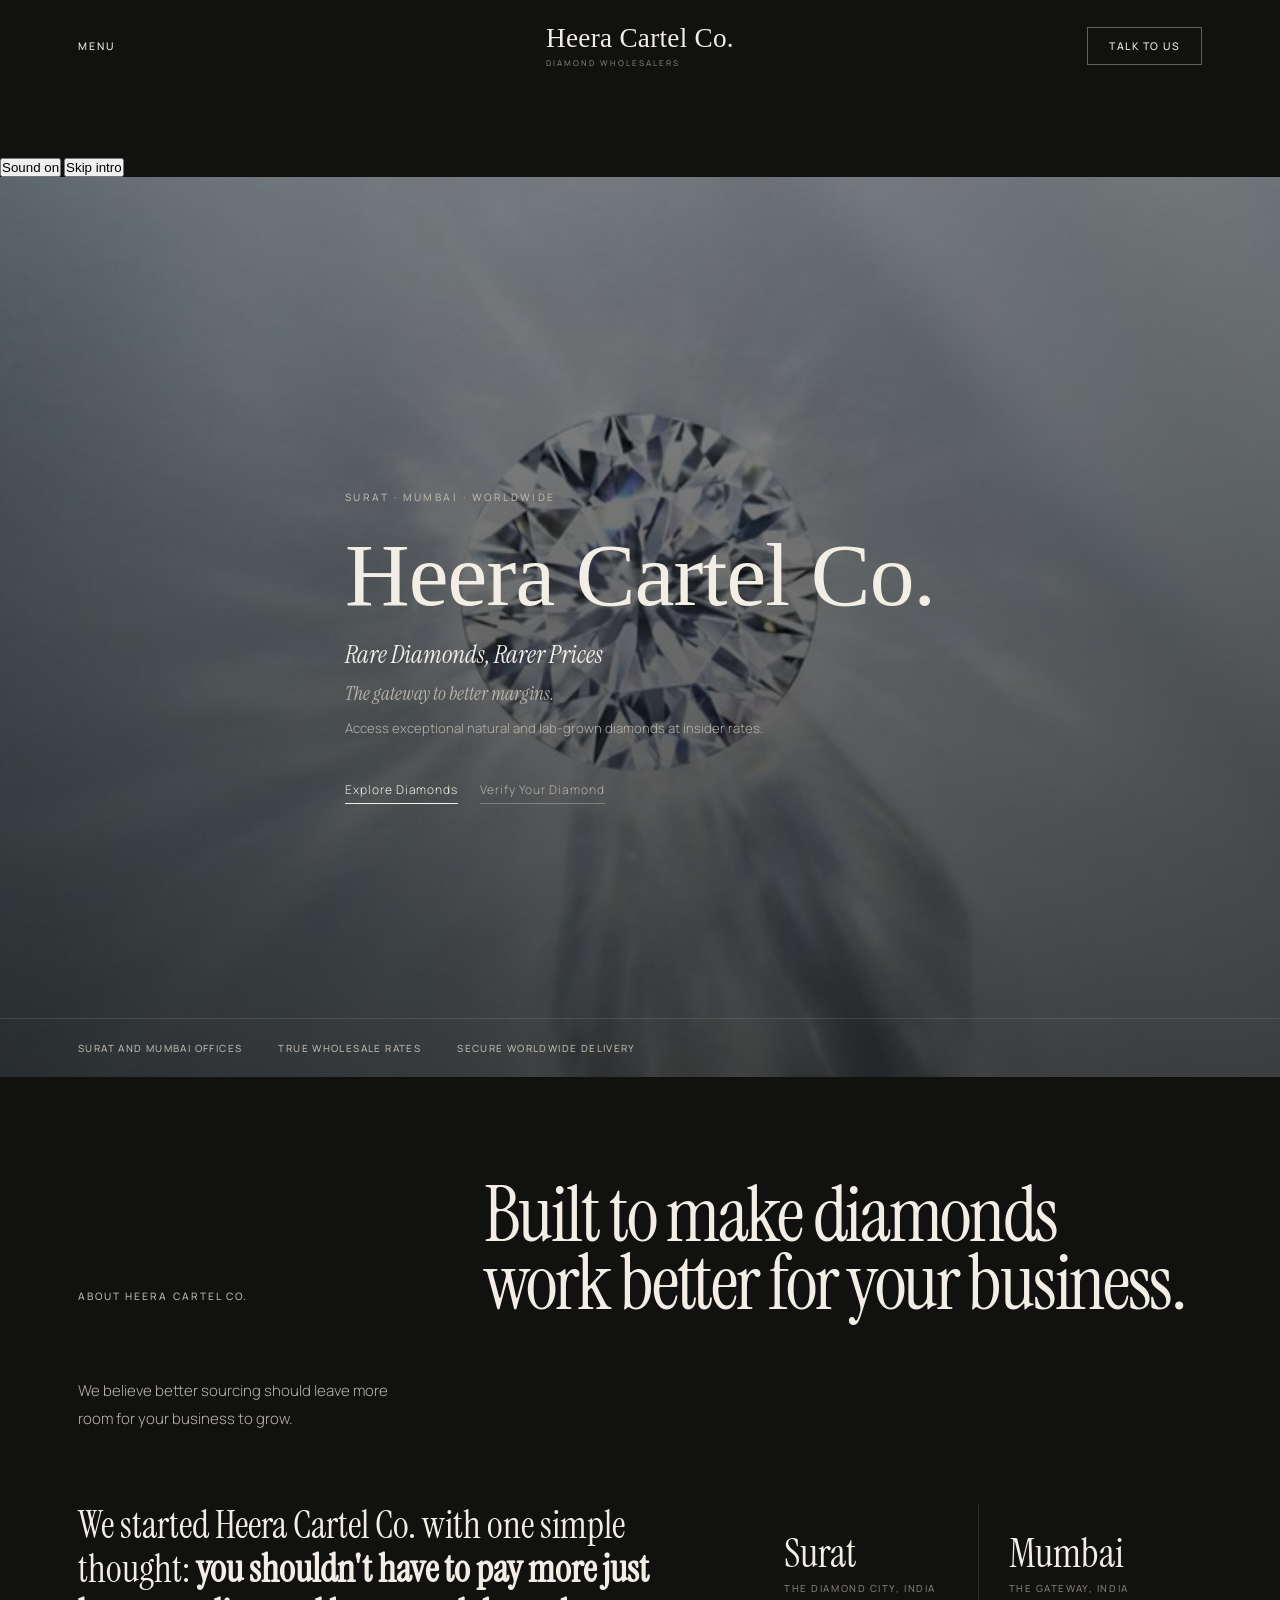
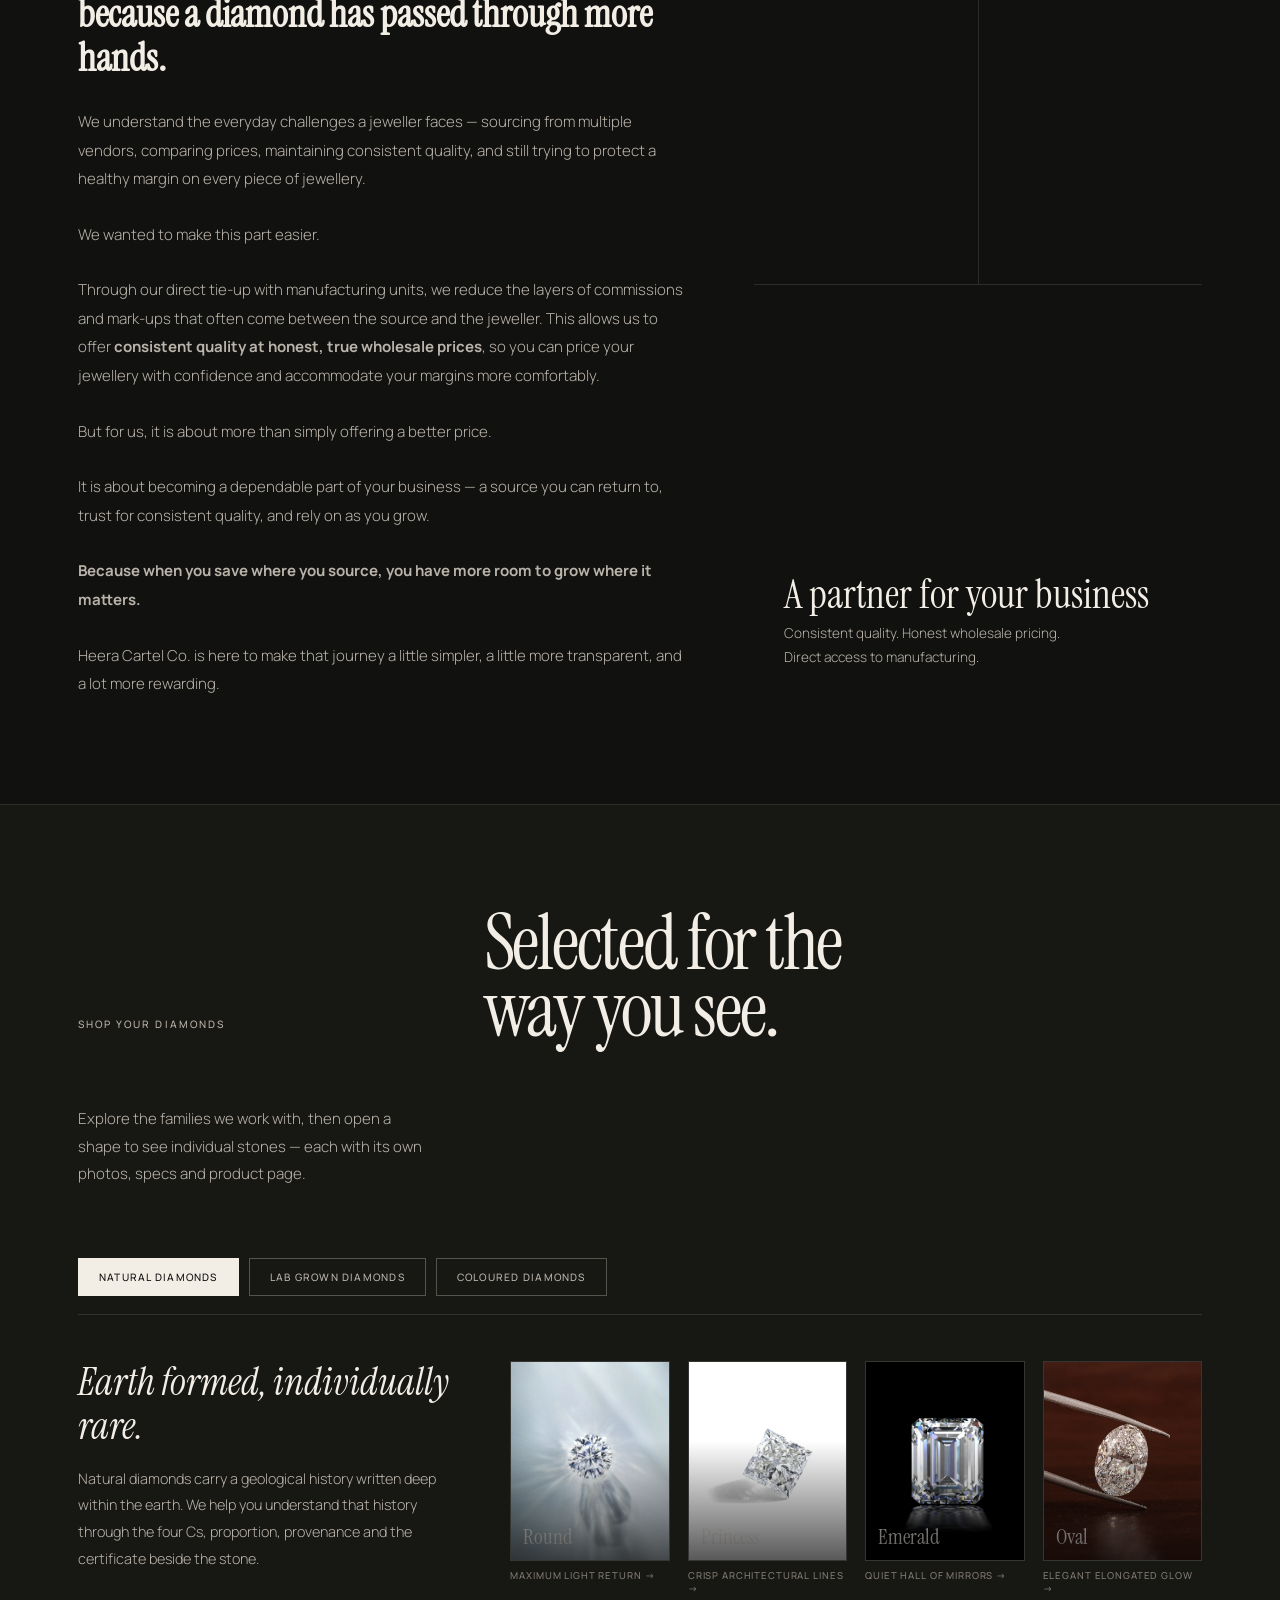
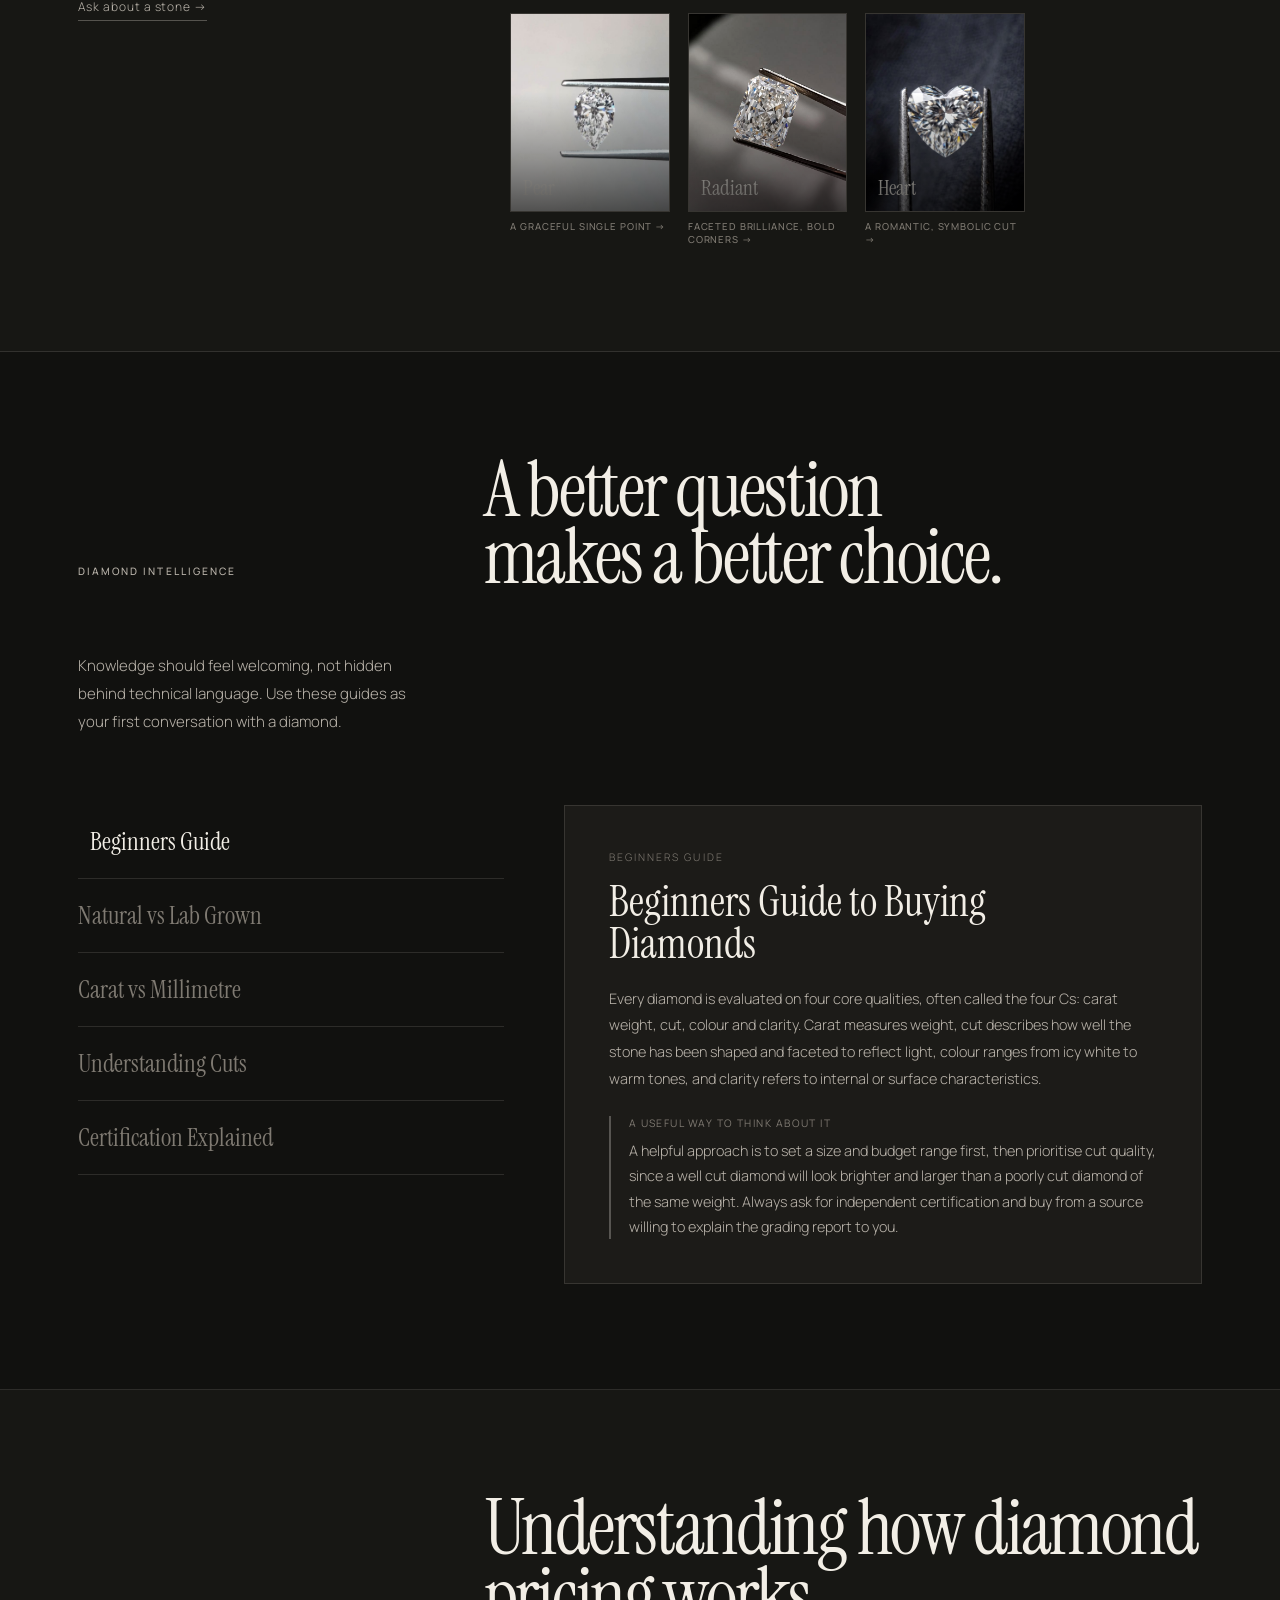
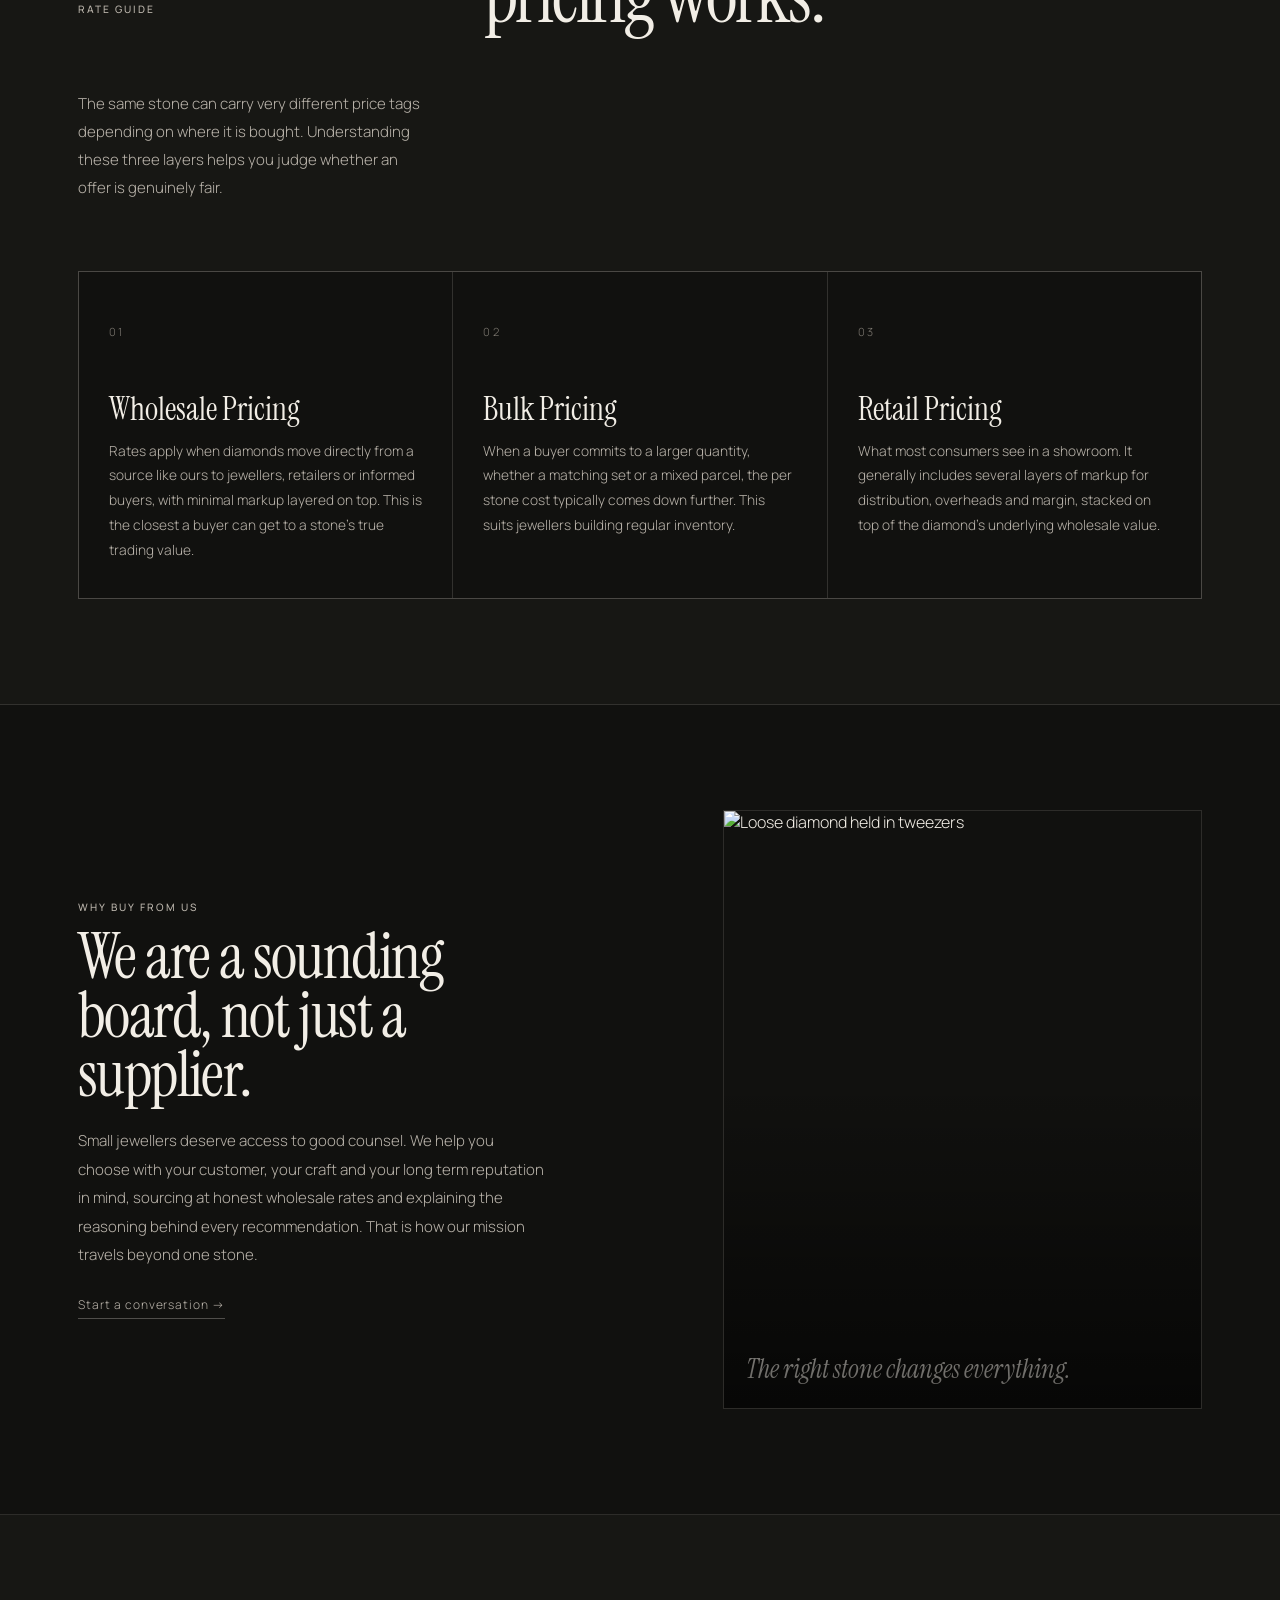
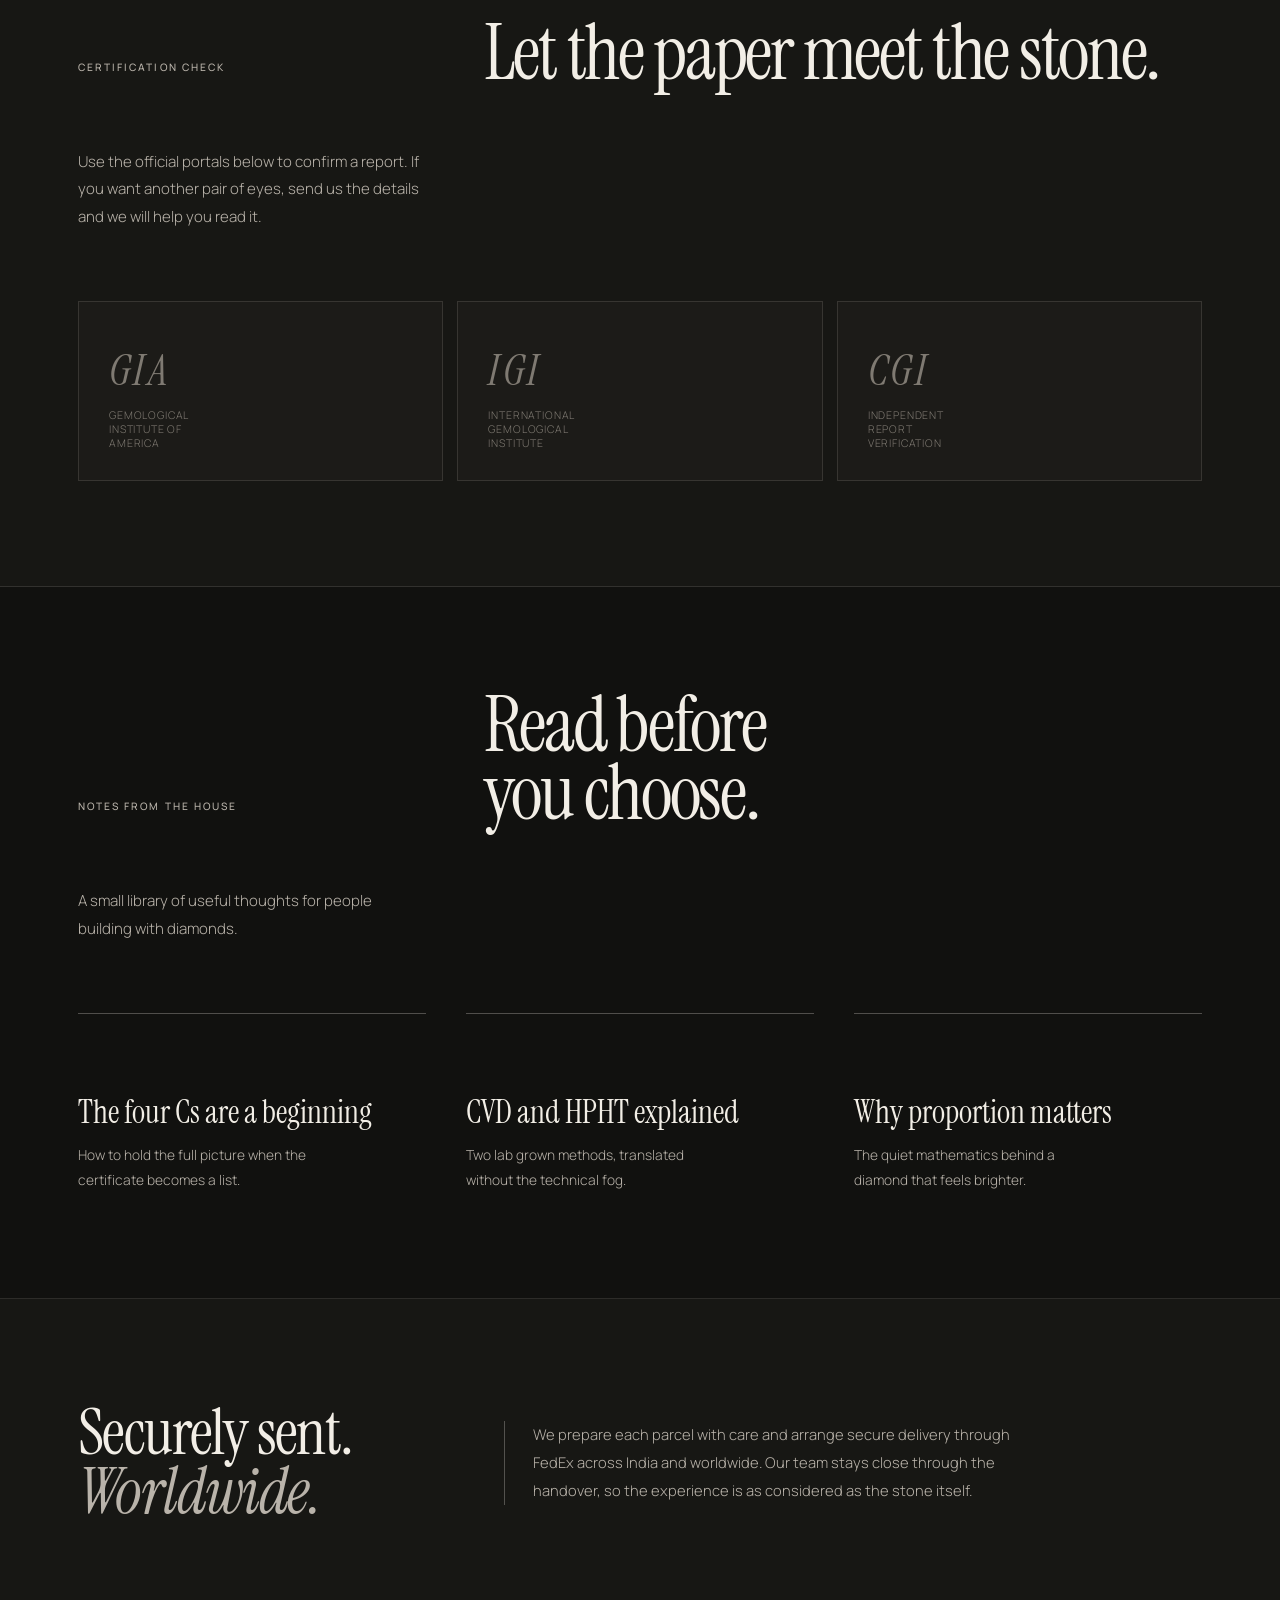
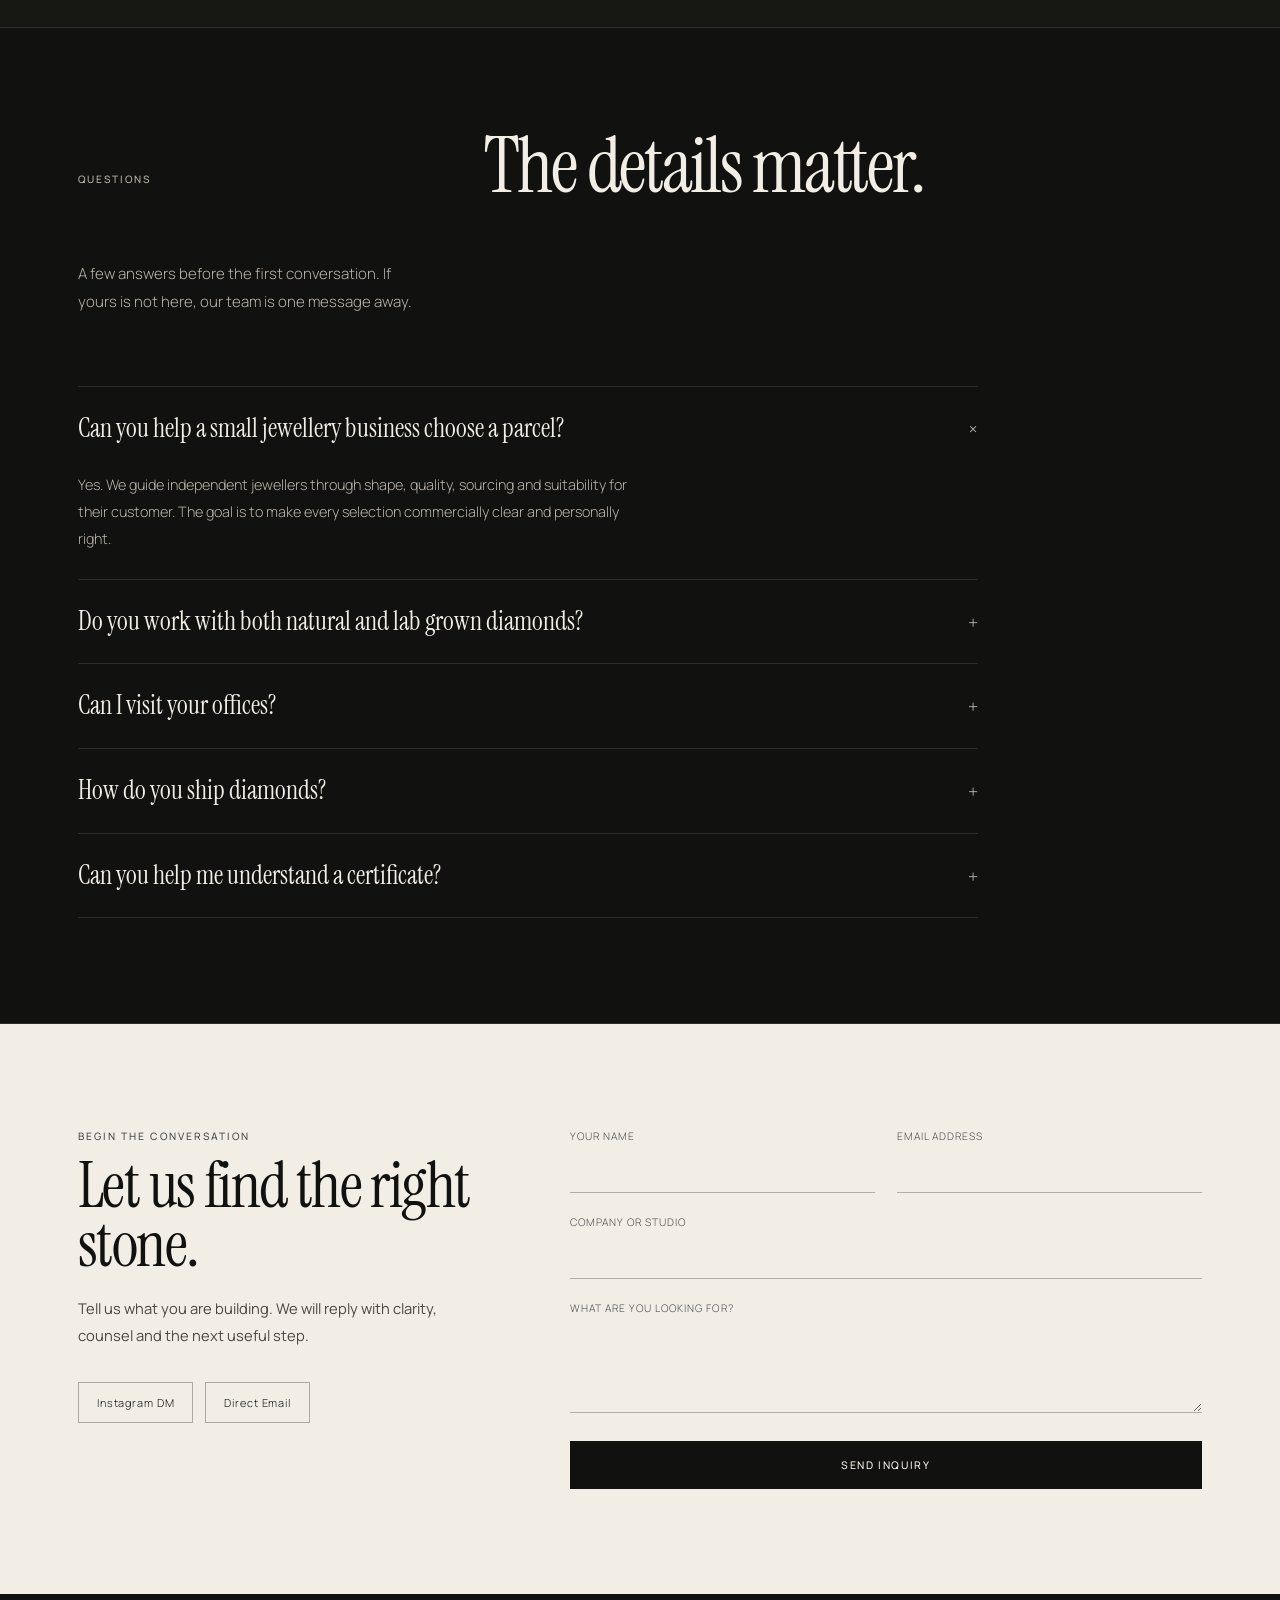
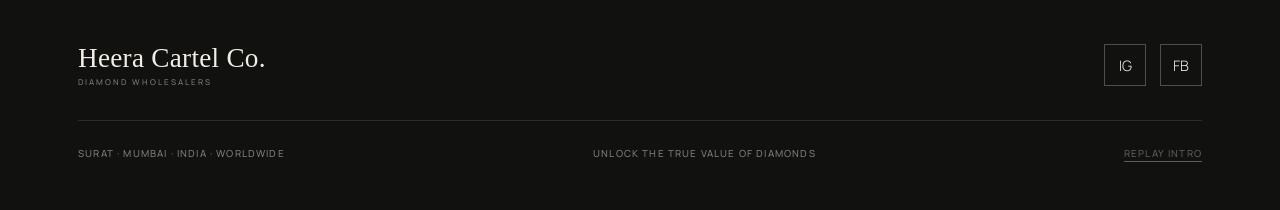
==== commit 705bffae: "Rename intro class and update related elements" ====
--- a/index.html
+++ b/index.html
@@ -30,40 +30,21 @@
       var c = navigator.connection || {};
       var slow = c.saveData || /2g/.test(c.effectiveType || '');
       if (force || (!off && !seen && !reduce && !slow)) {
-        d.classList.add('intro-on');
-        setTimeout(function () { d.classList.remove('intro-on'); }, 20000);   // failsafe: never trap a visitor
+        d.classList.add('hc-intro-on');
+        setTimeout(function () { d.classList.remove('hc-intro-on'); }, 20000);   // failsafe: never trap a visitor
       }
     } catch (e) {}
   })();
 </script>
-  <link rel="stylesheet" href="intro.css">
-<script>
-  // decides whether the intro plays (once per browser session)
-  (function(){
-    try {
-      if (!sessionStorage.getItem('hc_intro_seen'))
-        document.documentElement.classList.add('intro-on');
-    } catch (e) {
-      document.documentElement.classList.add('intro-on');
-    }
-  })();
-</script>
 </head>
-<script src="intro.js"></script>
-  <body>
-<div class="intro" id="introSplash" role="dialog" aria-label="Heera Cartel Co. intro">
-  <video class="intro-video" id="introVideo" playsinline muted preload="auto"></video>
-  <div class="intro-controls">
-    <button class="intro-btn" id="introSkip" type="button">Skip</button>
-    <button class="intro-btn" id="introSound" type="button" aria-pressed="false">Sound on</button>
-  </div>
-</div>
+<body>
+
 <!-- HEERA CARTEL INTRO (Shri Yantra) -->
-<div id="introSplash" class="intro" role="dialog" aria-modal="true" aria-label="Heera Cartel Co. introduction">
-  <video id="introVideo" class="intro-video" muted playsinline preload="auto"></video>
-  <div class="intro-controls">
-    <button type="button" id="introSound" class="intro-btn" aria-pressed="false">Sound on</button>
-    <button type="button" id="introSkip" class="intro-btn">Skip intro</button>
+<div id="introSplash" class="hc-intro" role="dialog" aria-modal="true" aria-label="Heera Cartel Co. introduction">
+  <video id="introVideo" class="hc-intro-video" muted playsinline preload="auto"></video>
+  <div class="hc-intro-controls">
+    <button type="button" id="introSound" class="hc-intro-btn" aria-pressed="false">Sound on</button>
+    <button type="button" id="introSkip" class="hc-intro-btn">Skip intro</button>
   </div>
 </div>
 
@@ -198,7 +179,7 @@
           <a href="#contact" class="btn-line" style="display:inline-block; margin-top:26px;">Ask about a stone →</a>
         </div>
 
-        <!-- Shape grid: each shape now links to its own shape.html page (8 products) -->
+        <!-- Shape grid: each shape links to its own shape.html page -->
         <div class="shape-grid" id="shapeGrid"></div>
       </div>
     </div>
@@ -402,7 +383,7 @@
 <script src="site-common.js"></script>
 <script src="intro.js"></script>
 <script>
-  // Shape thumbnail images reused from the existing asset set — one representative photo per shape.
+  // Shape thumbnail images — one representative photo per shape.
   const shapeThumb = {
     round:"assets/round.jpg", princess:"assets/princess.jpg", emerald:"assets/emerald.jpg",
     oval:"assets/oval.jpg", pear:"assets/pear.jpg", radiant:"assets/radiant.jpg", heart:"assets/heart.jpg"
@@ -433,7 +414,7 @@
   }
   renderShapeGrid(activeCategory);
 
-  // Catalogue tabs — switches the intro copy panel AND the shape grid links (?cat=)
+  // Catalogue tabs — switches the copy panel AND the shape grid links (?cat=)
   document.querySelectorAll('.cat-tab').forEach(btn => {
     btn.addEventListener('click', () => {
       document.querySelectorAll('.cat-tab').forEach(b => b.classList.remove('active'));
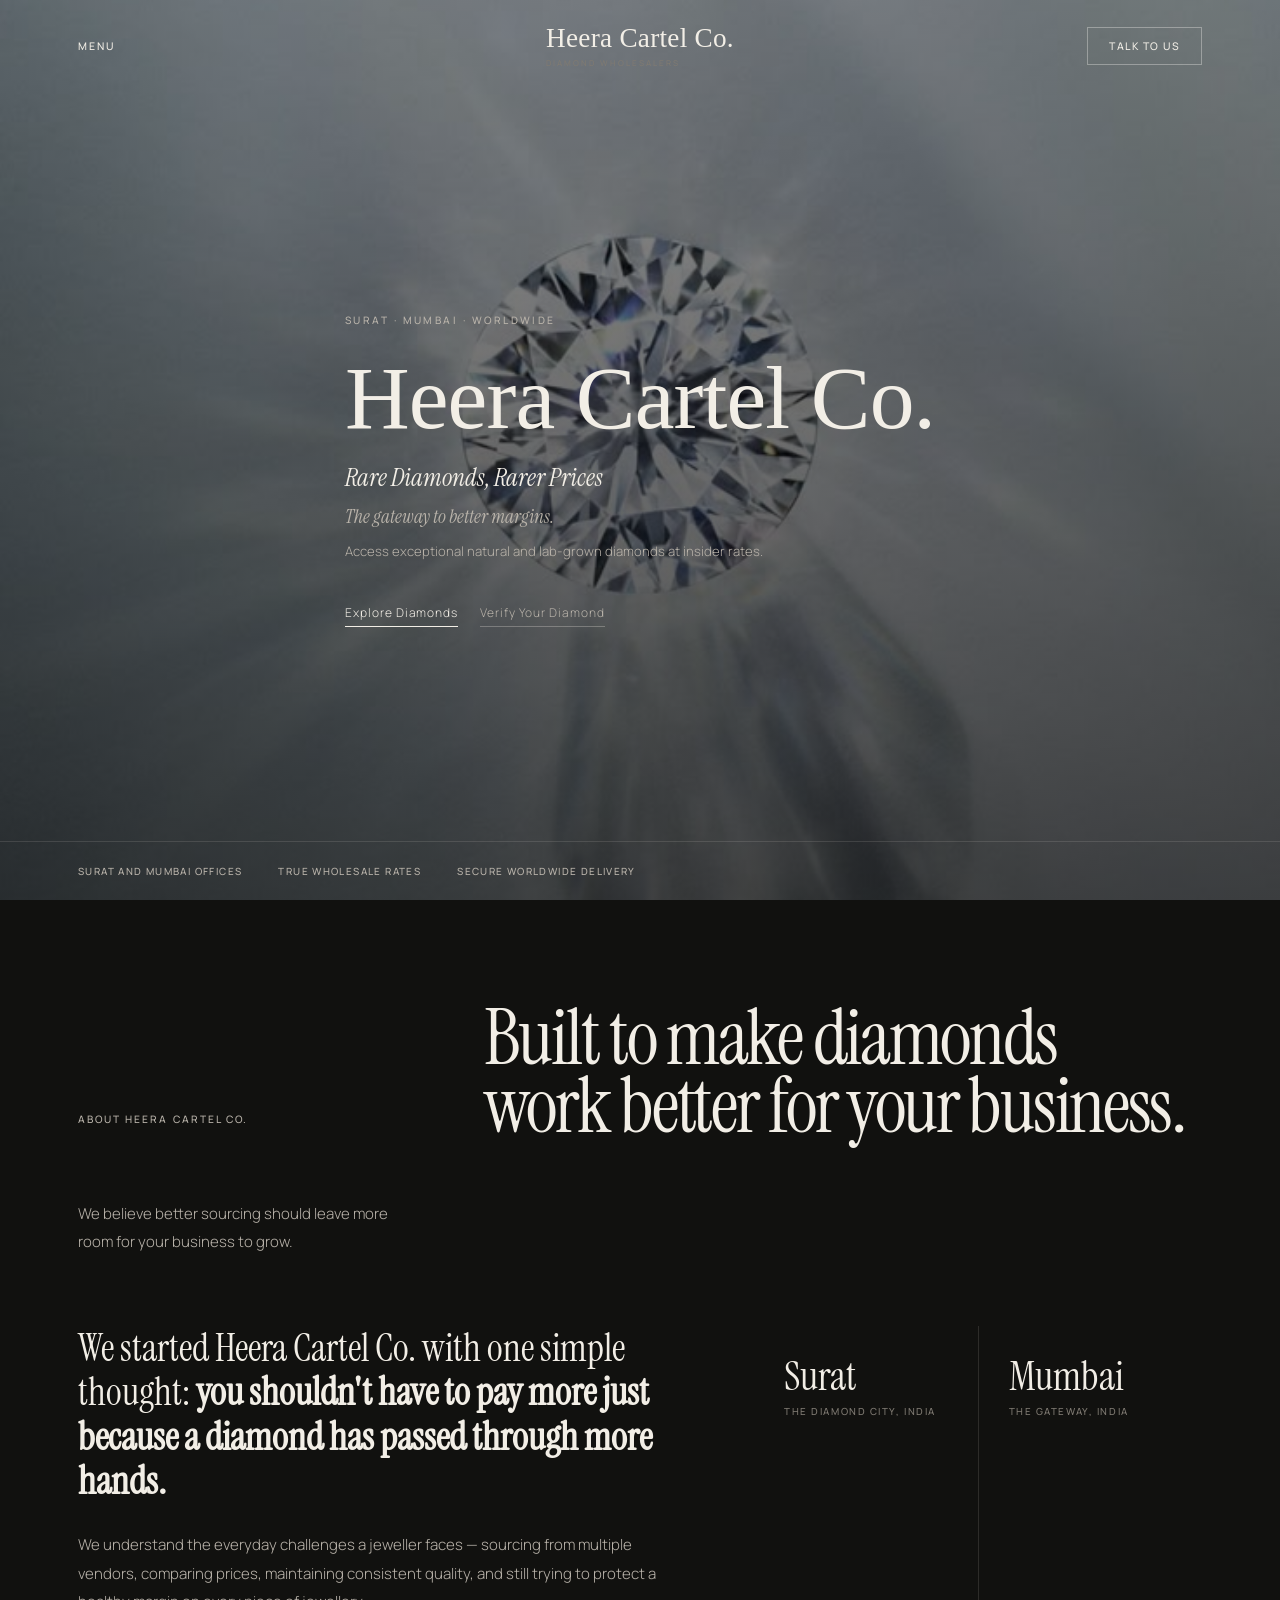
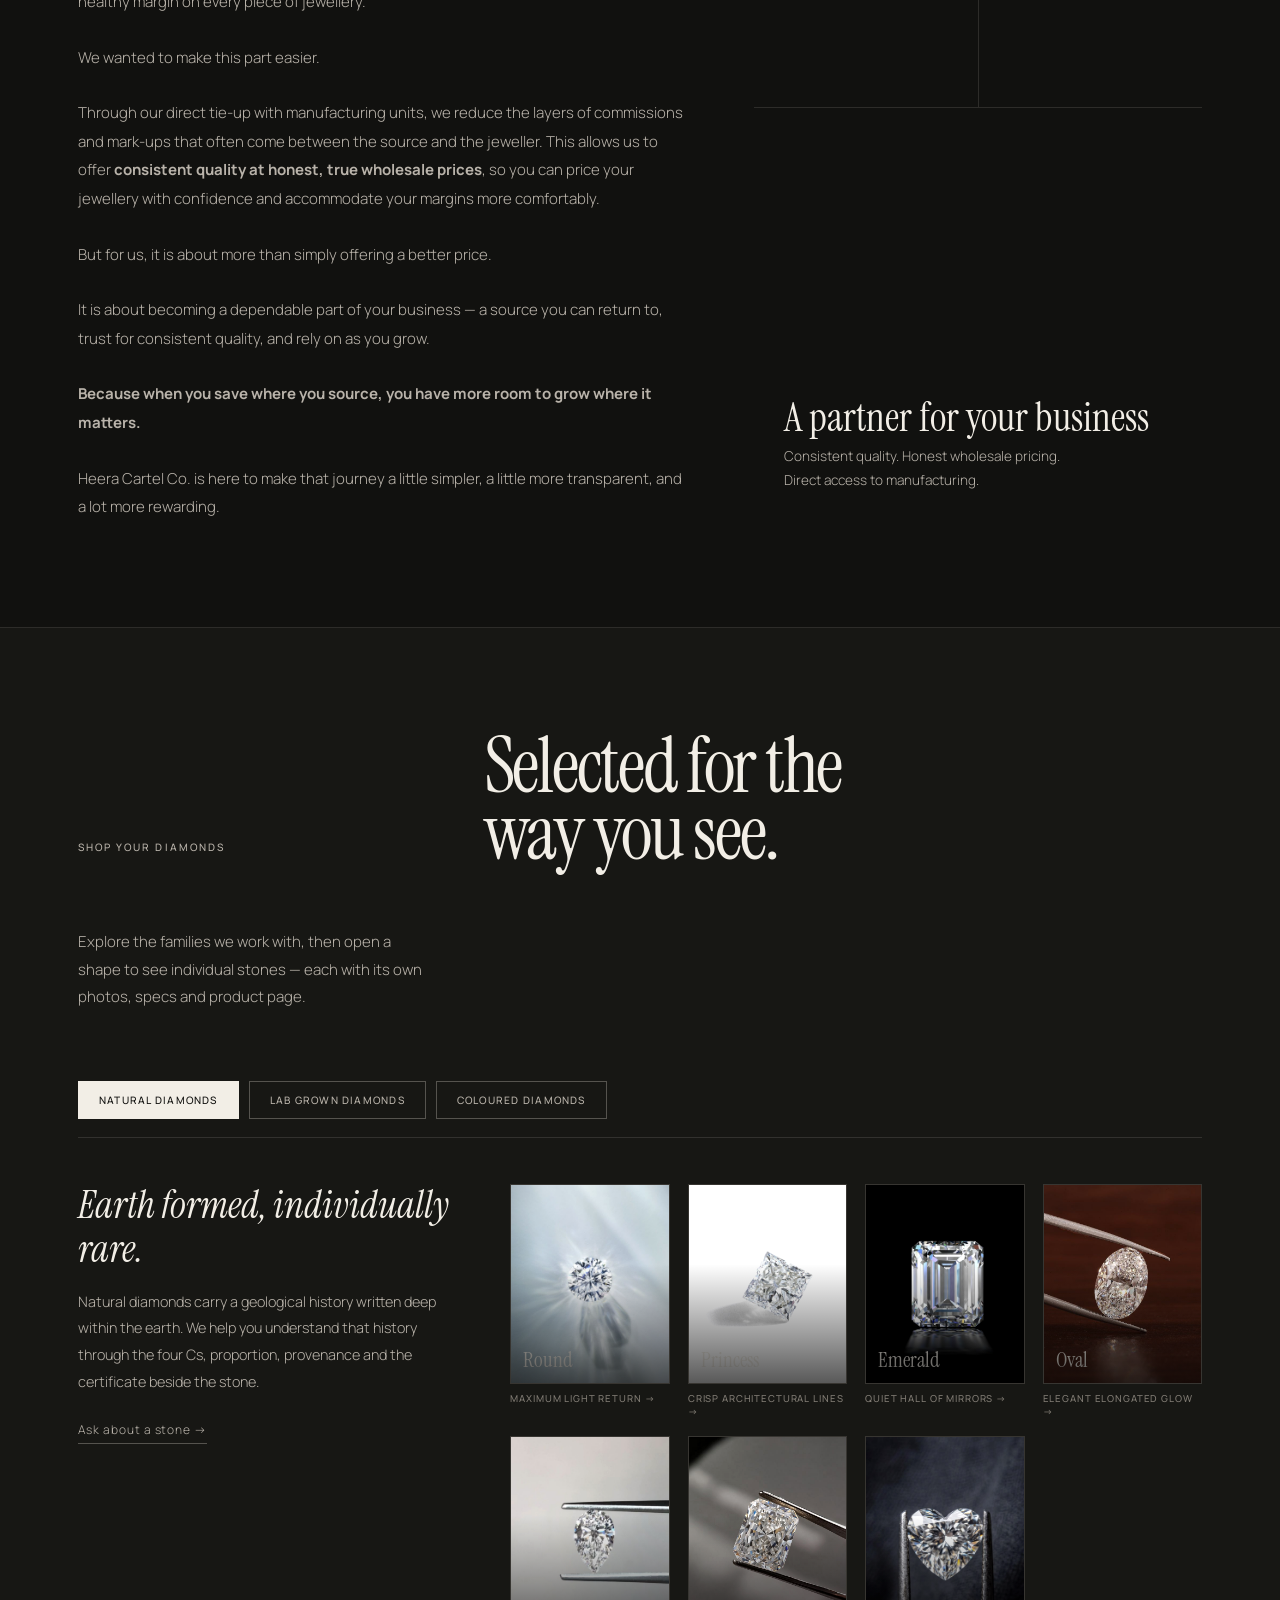
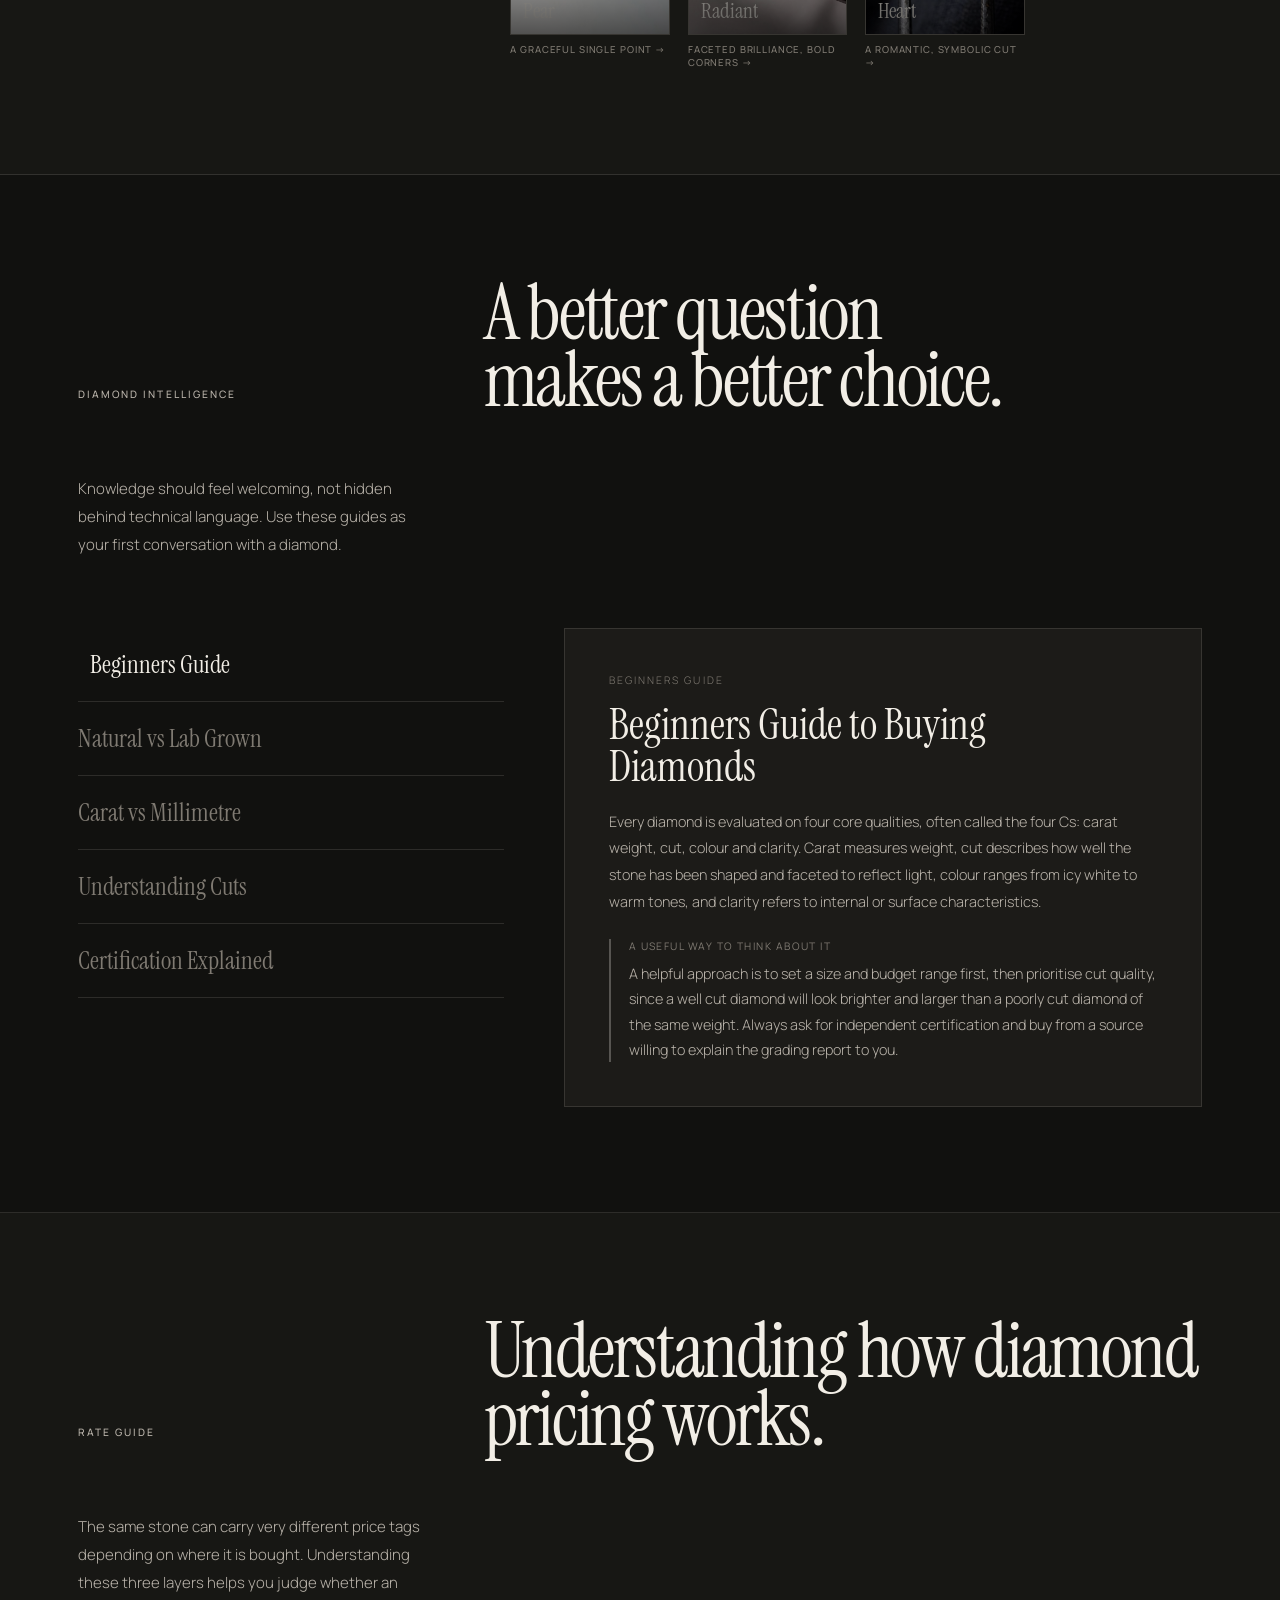
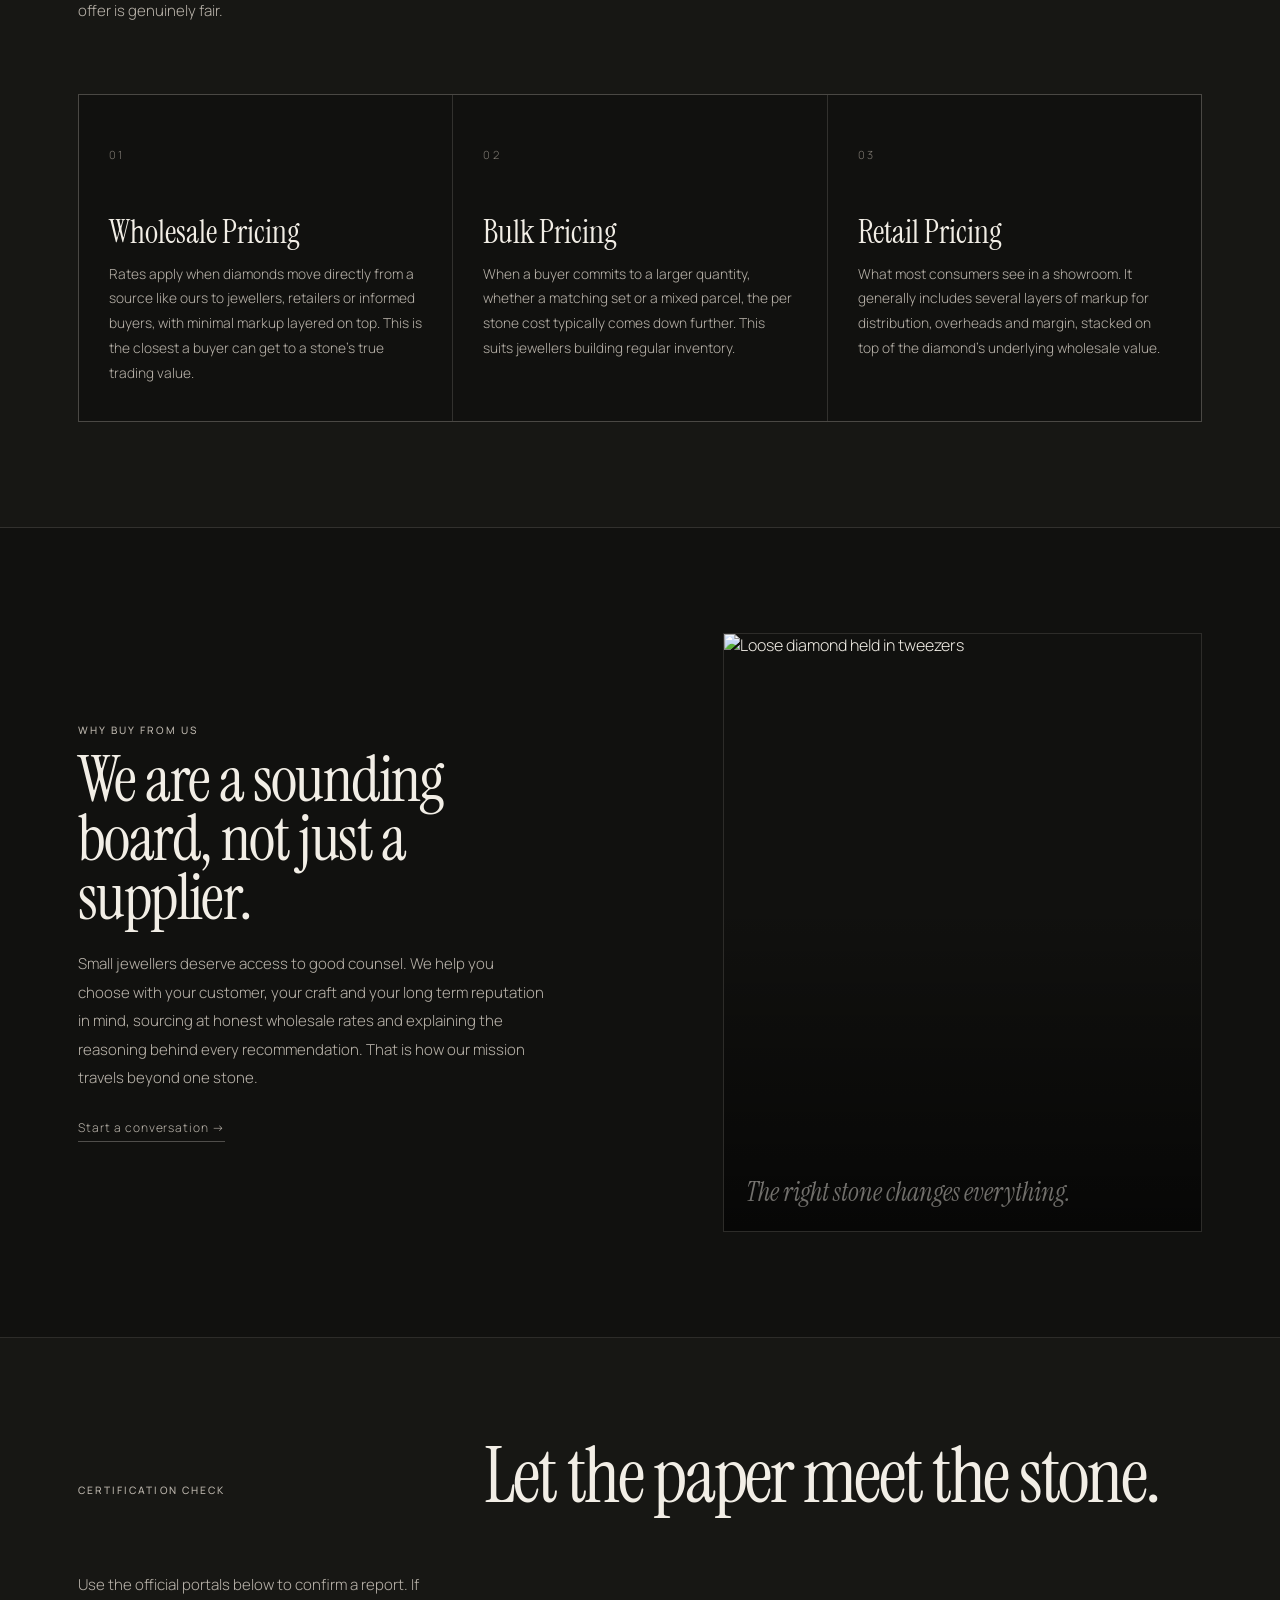
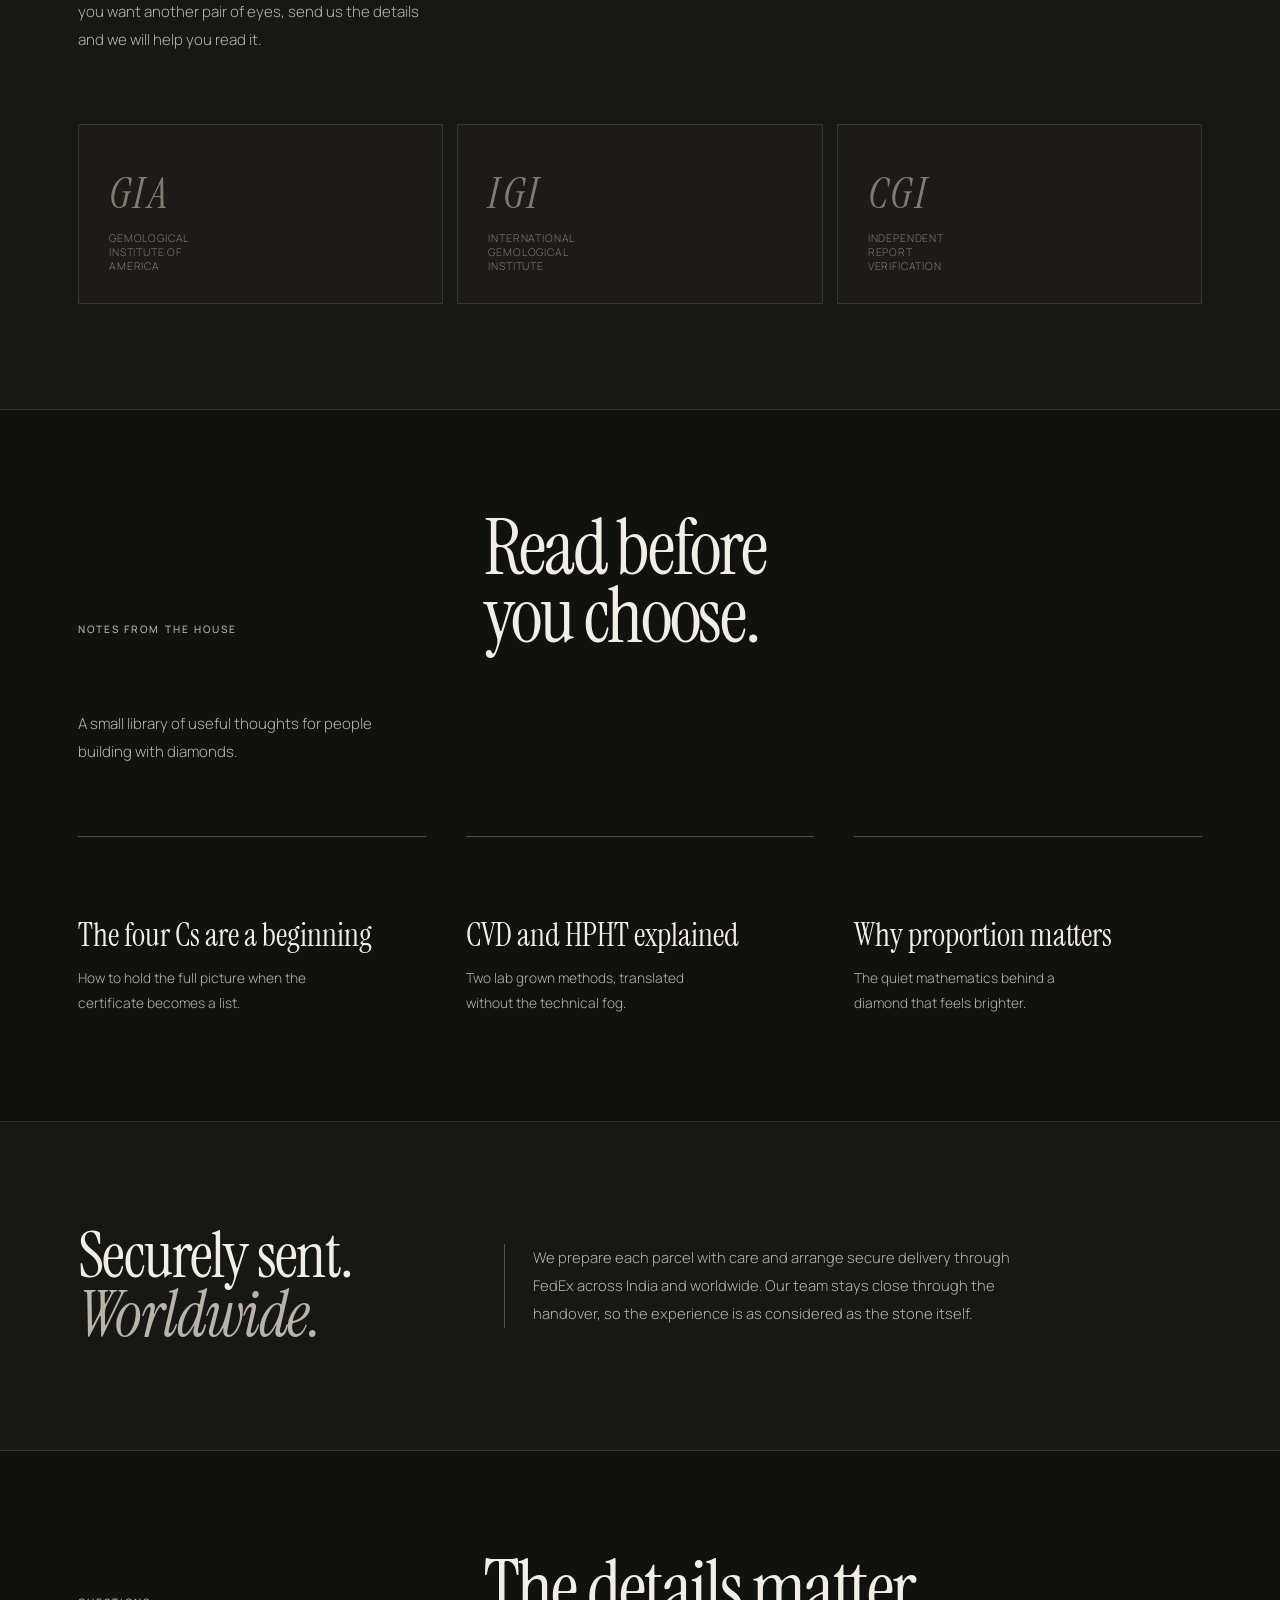
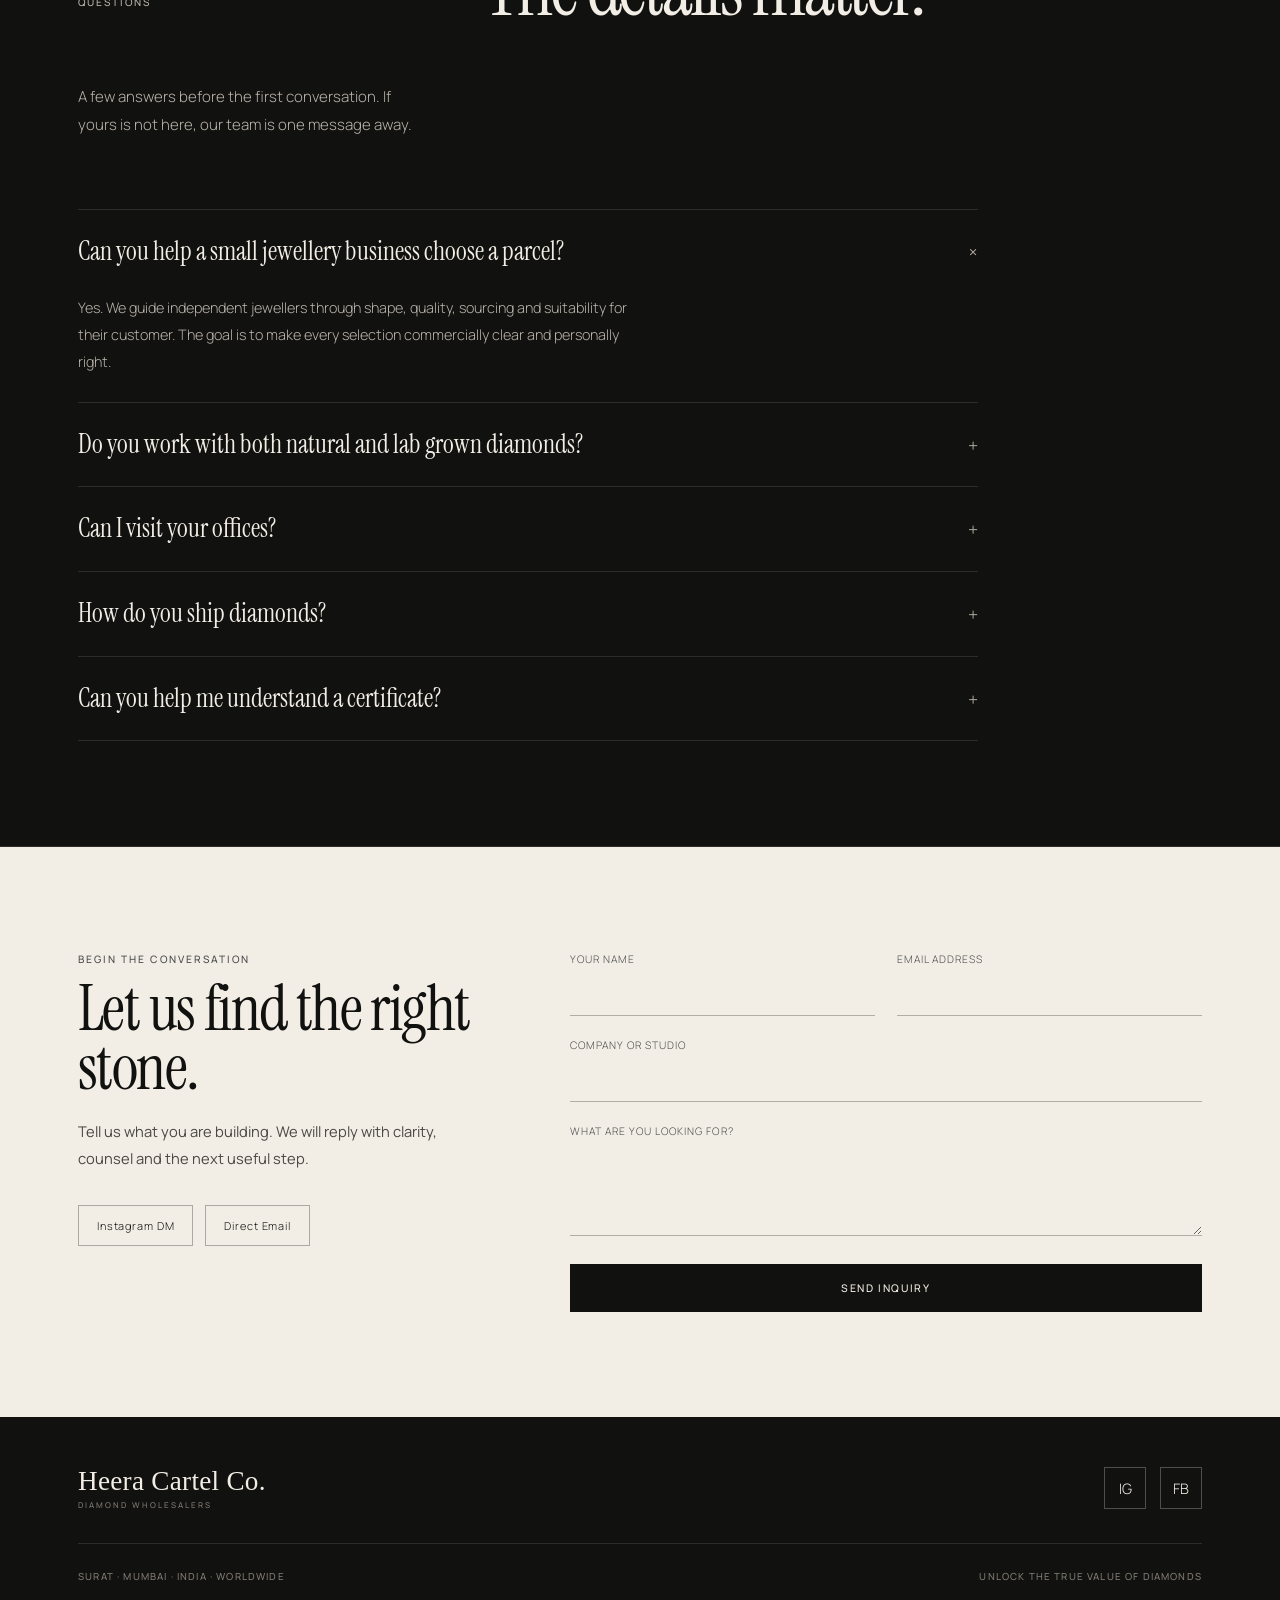
==== commit f806fd42: "Remove intro section and associated scripts from index.html Removed the Heera Cartel intro script an" ====
--- a/index.html
+++ b/index.html
@@ -16,37 +16,8 @@
 <link rel="preconnect" href="https://fonts.gstatic.com" crossorigin>
 <link href="https://fonts.googleapis.com/css2?family=Instrument+Serif:ital@0;1&family=Manrope:wght@300;400;500;600&family=Montserrat+Alternates:ital,opsz,wght@0,6..96,400;0,6..96,500;1,6..96,400&family=Cormorant+Garamond:ital,wght@0,400;0,500;1,400&display=swap" rel="stylesheet">
 <link rel="stylesheet" href="style.css">
-<link rel="stylesheet" href="intro.css">
-<script>
-  /* Heera Cartel intro: play once per browser session.
-     Skipped for: returning visitors this session, reduced-motion users, slow / data-saver connections.
-     Testing: add ?intro=1 to the URL to force it, ?intro=0 to suppress it. */
-  (function () {
-    var d = document.documentElement;
-    try {
-      var q = location.search, force = /[?&]intro=1/.test(q), off = /[?&]intro=0/.test(q);
-      var seen = sessionStorage.getItem('hc_intro_seen');
-      var reduce = window.matchMedia && matchMedia('(prefers-reduced-motion: reduce)').matches;
-      var c = navigator.connection || {};
-      var slow = c.saveData || /2g/.test(c.effectiveType || '');
-      if (force || (!off && !seen && !reduce && !slow)) {
-        d.classList.add('hc-intro-on');
-        setTimeout(function () { d.classList.remove('hc-intro-on'); }, 20000);   // failsafe: never trap a visitor
-      }
-    } catch (e) {}
-  })();
-</script>
 </head>
 <body>
-
-<!-- HEERA CARTEL INTRO (Shri Yantra) -->
-<div id="introSplash" class="hc-intro" role="dialog" aria-modal="true" aria-label="Heera Cartel Co. introduction">
-  <video id="introVideo" class="hc-intro-video" muted playsinline preload="auto"></video>
-  <div class="hc-intro-controls">
-    <button type="button" id="introSound" class="hc-intro-btn" aria-pressed="false">Sound on</button>
-    <button type="button" id="introSkip" class="hc-intro-btn">Skip intro</button>
-  </div>
-</div>
 
 <header id="siteHeader" class="transparent">
   <div class="wrap nav-row">
@@ -374,14 +345,12 @@
     <div class="footer-bottom">
       <span>Surat · Mumbai · India · Worldwide</span>
       <span>Unlock the true value of diamonds</span>
-      <a href="#" class="replay-intro" data-replay-intro>Replay intro</a>
     </div>
   </div>
 </footer>
 
 <script src="catalogue-data.js"></script>
 <script src="site-common.js"></script>
-<script src="intro.js"></script>
 <script>
   // Shape thumbnail images — one representative photo per shape.
   const shapeThumb = {
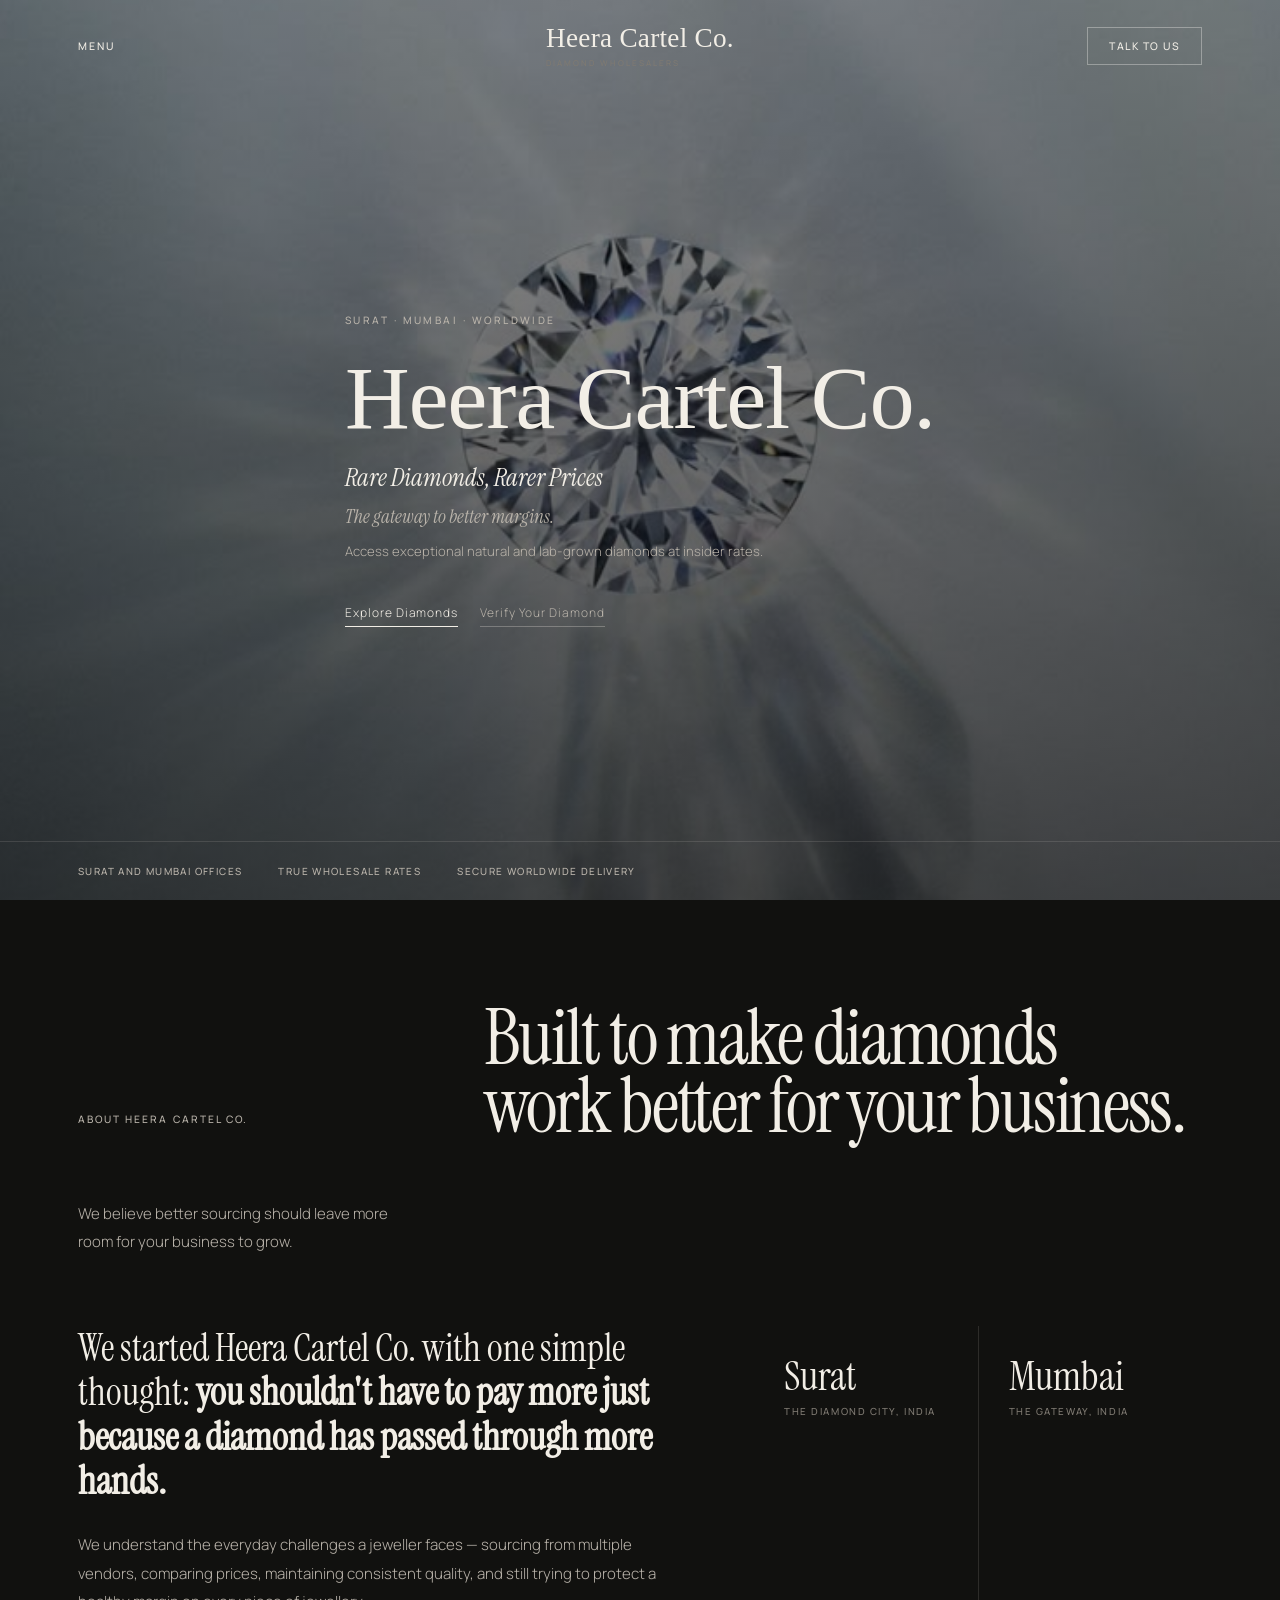
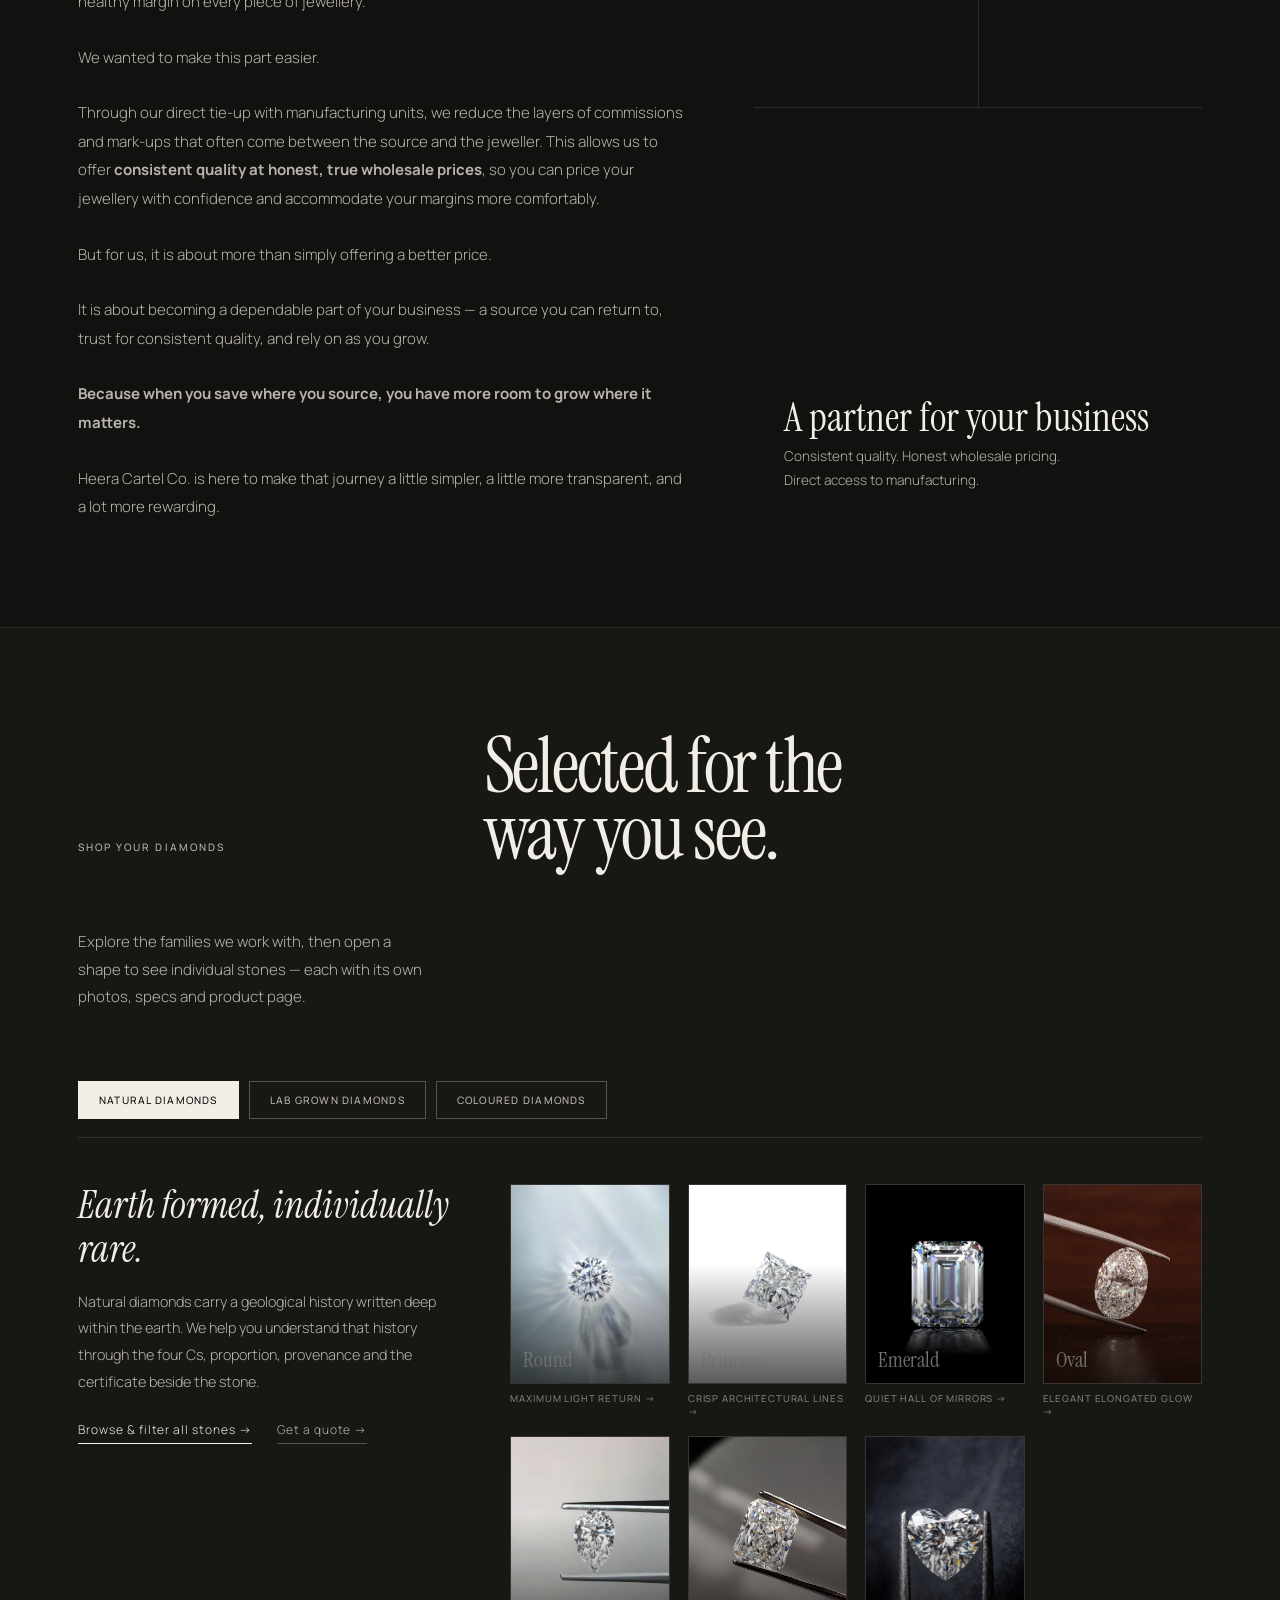
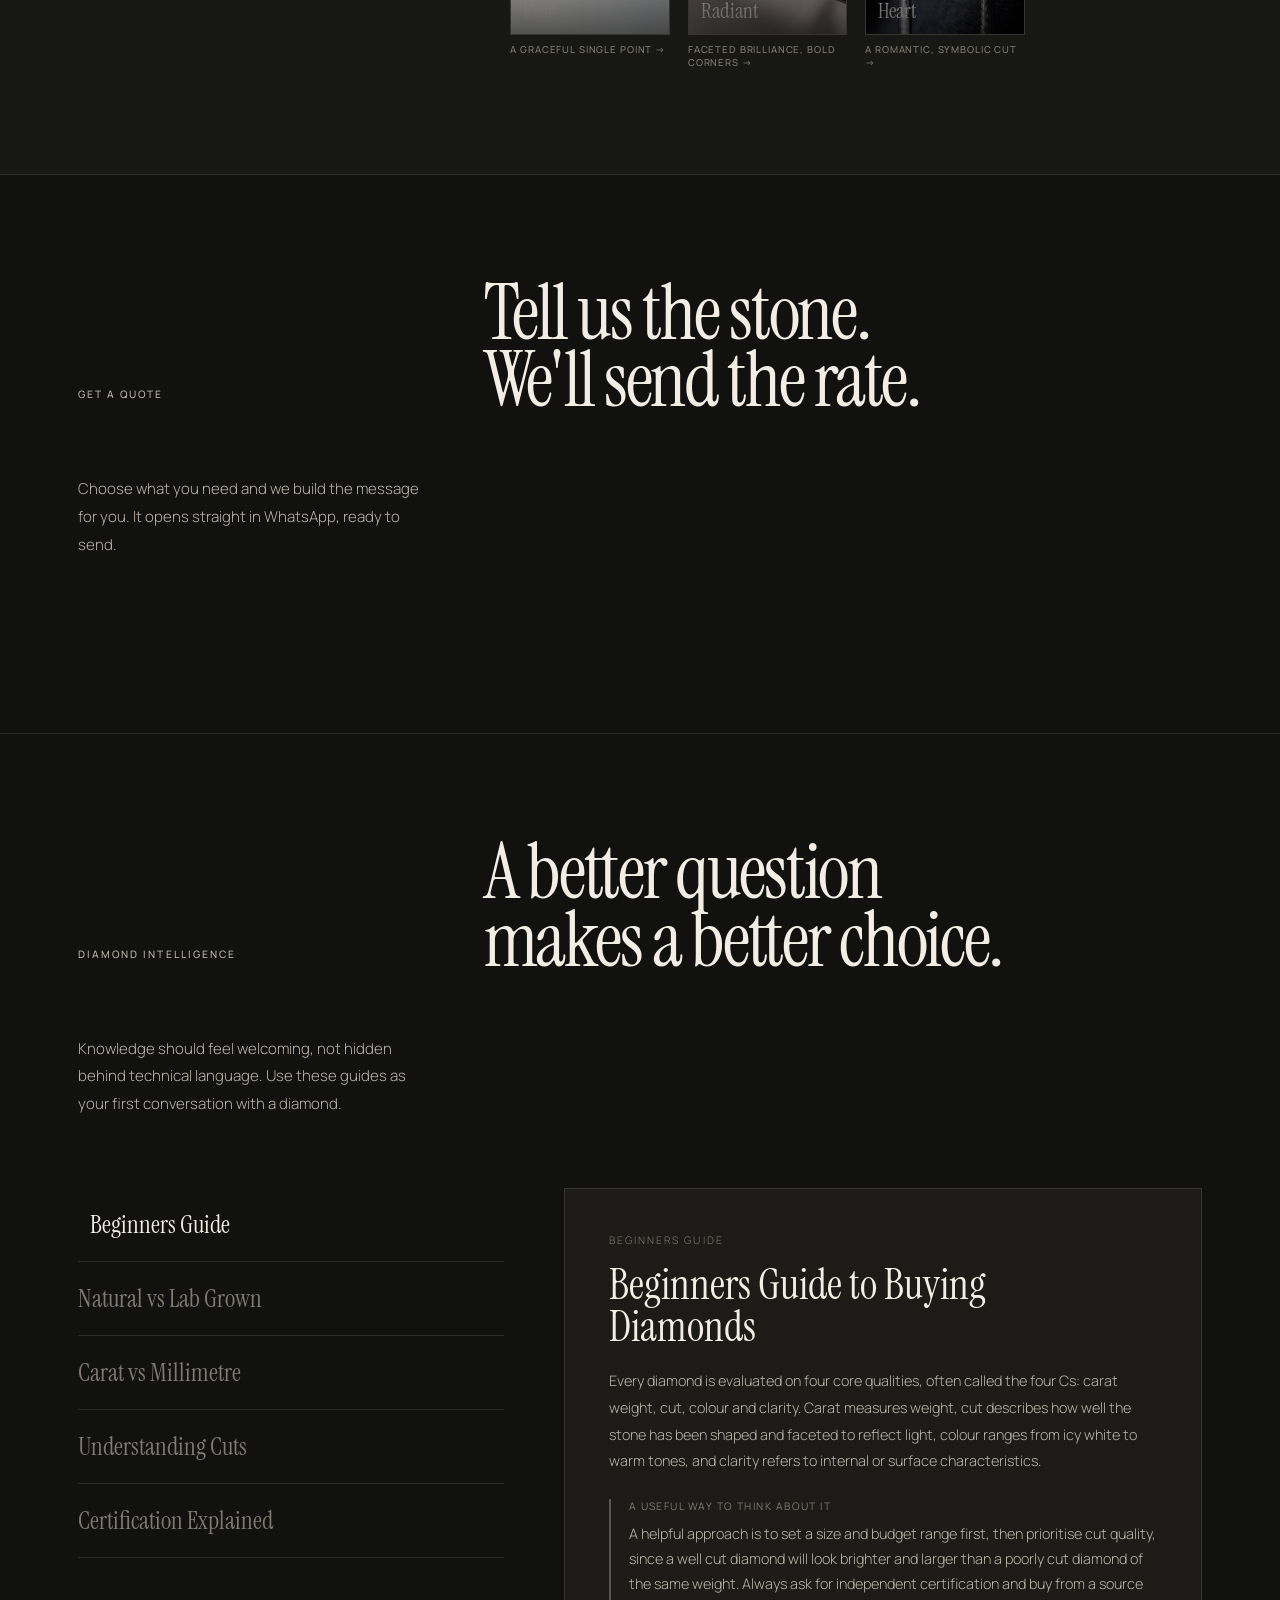
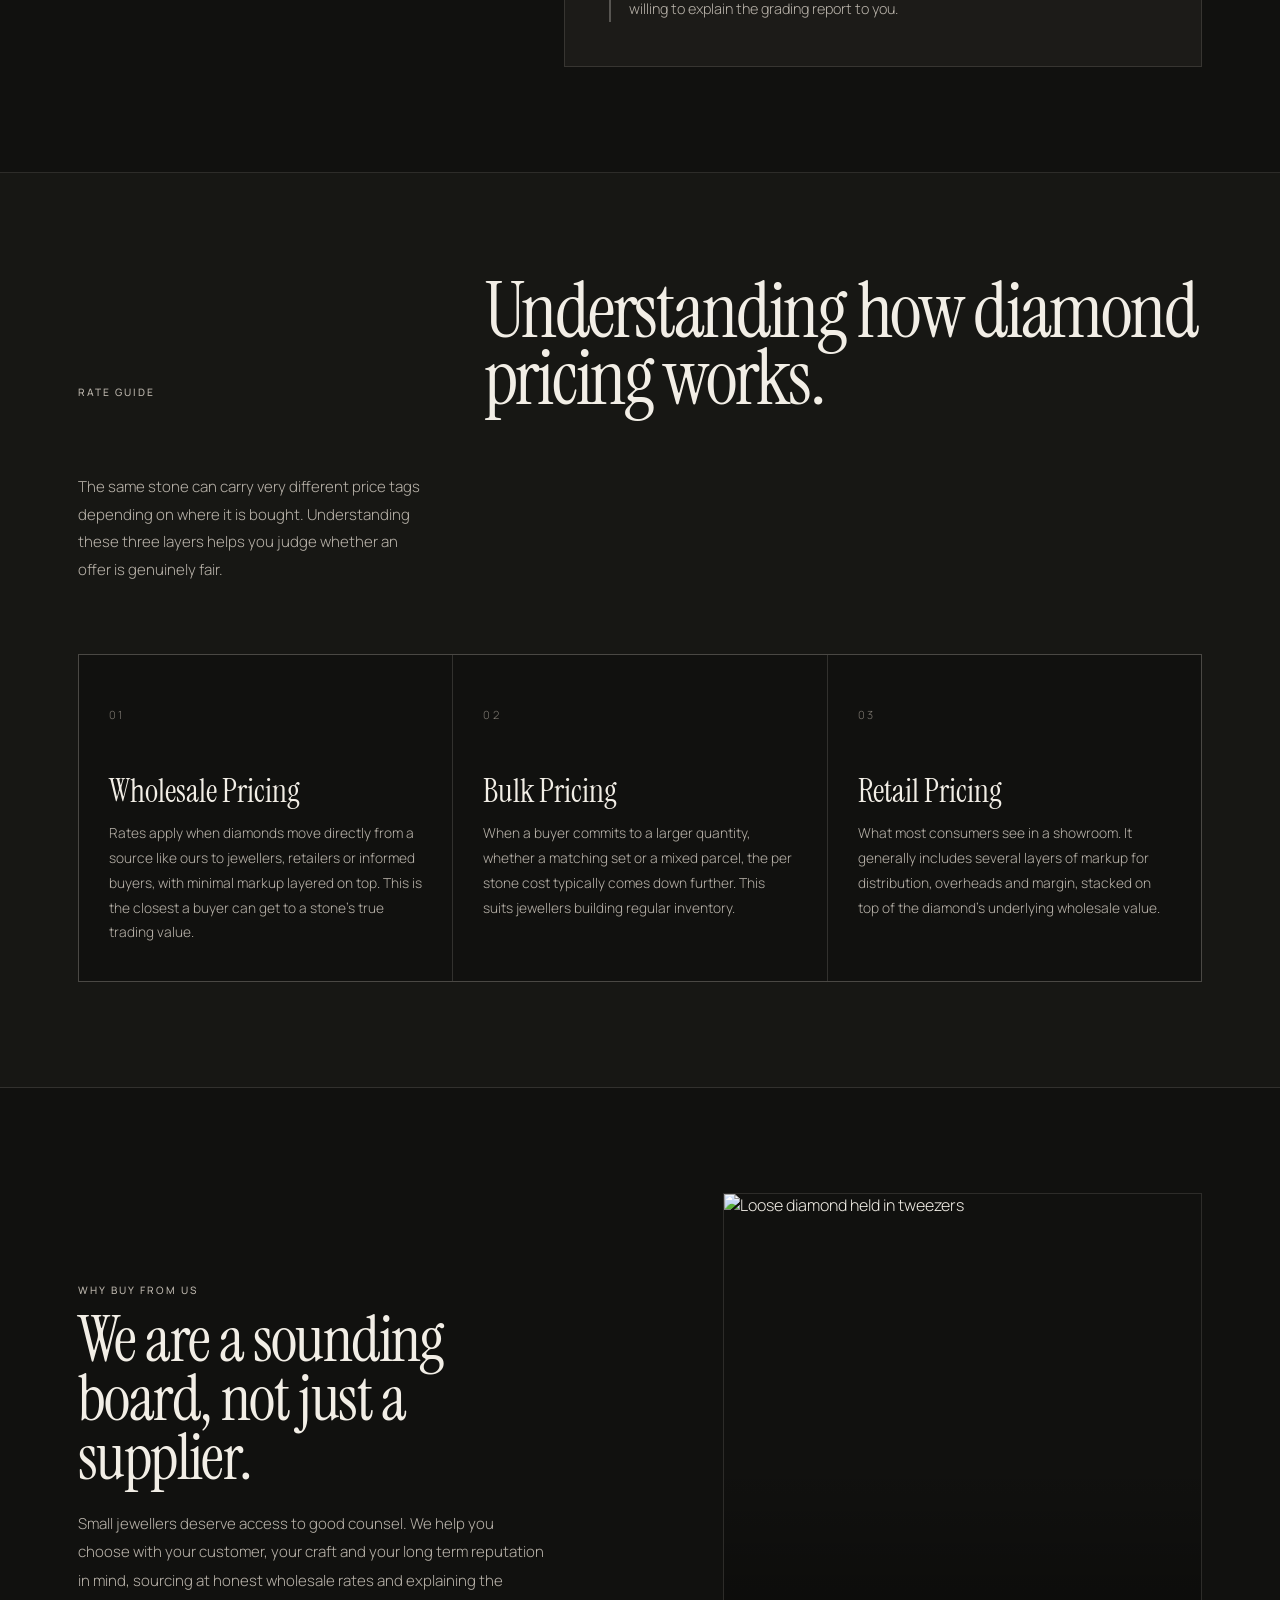
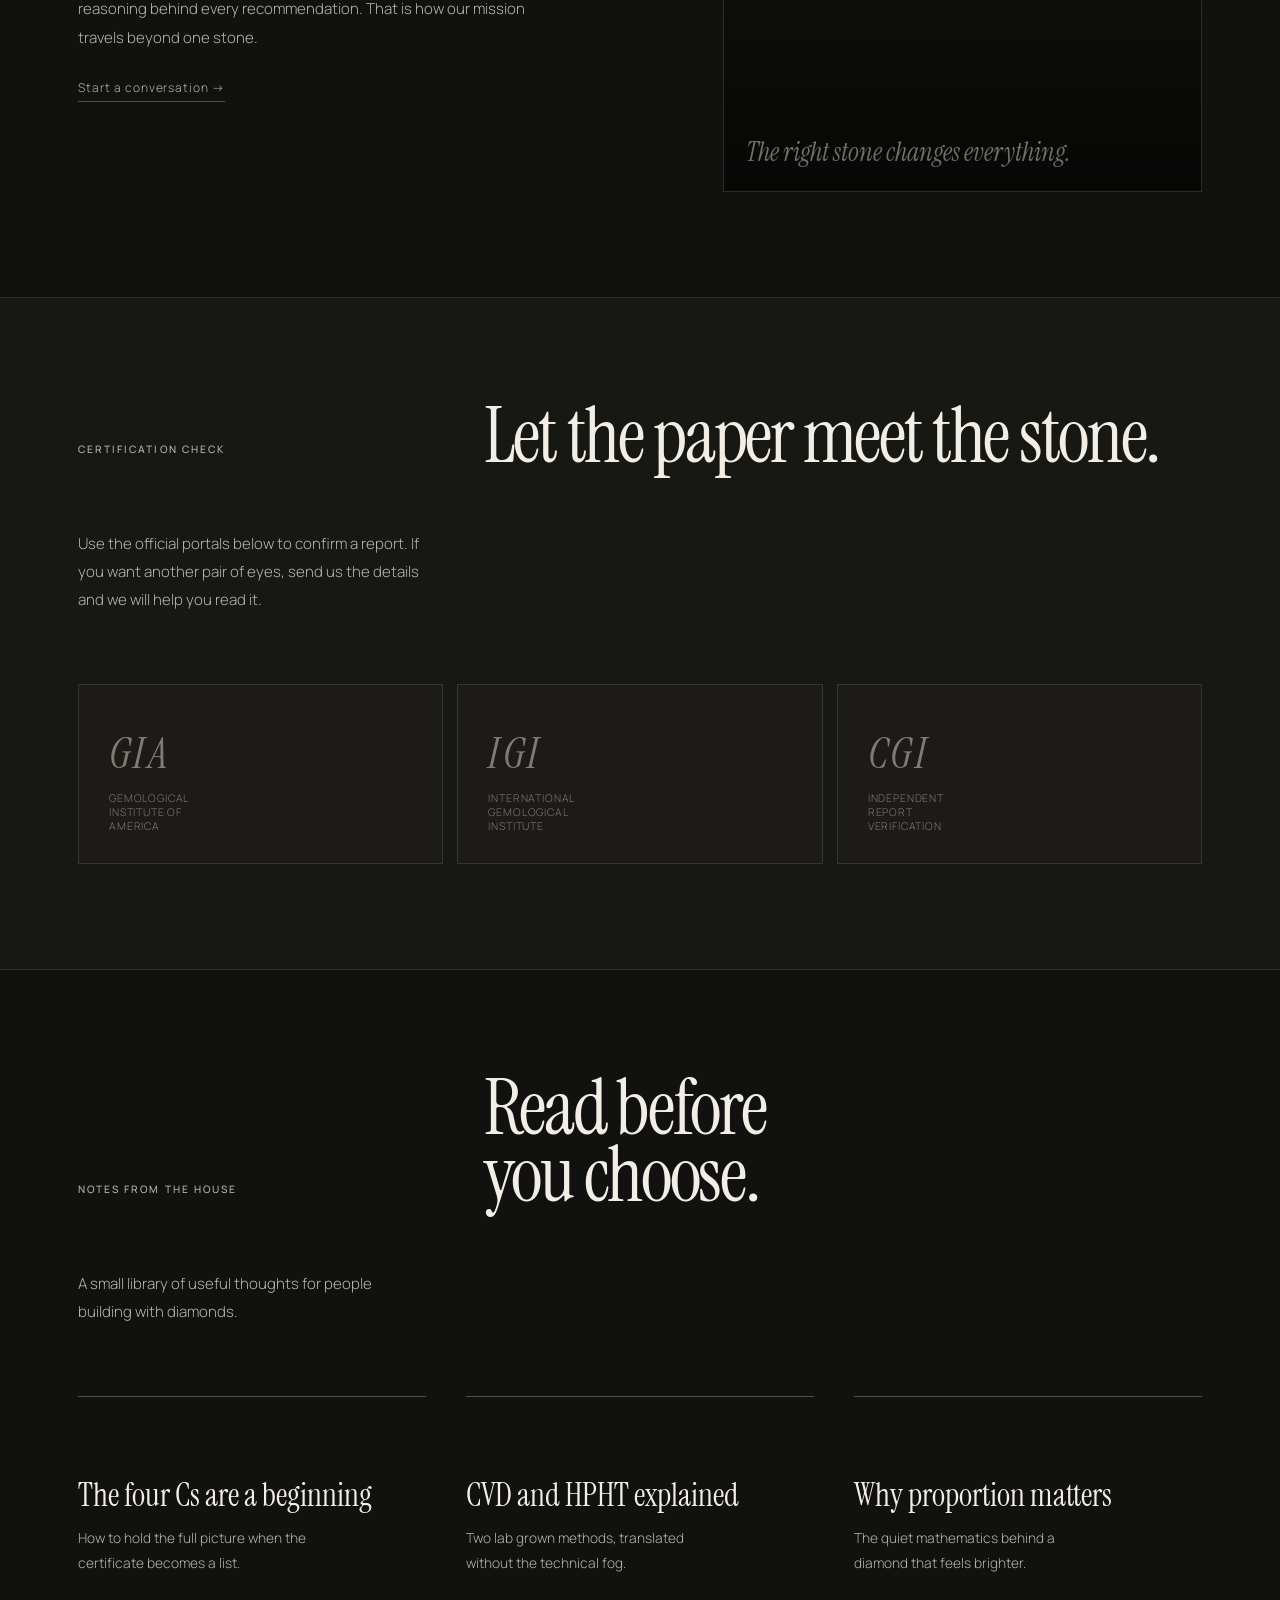
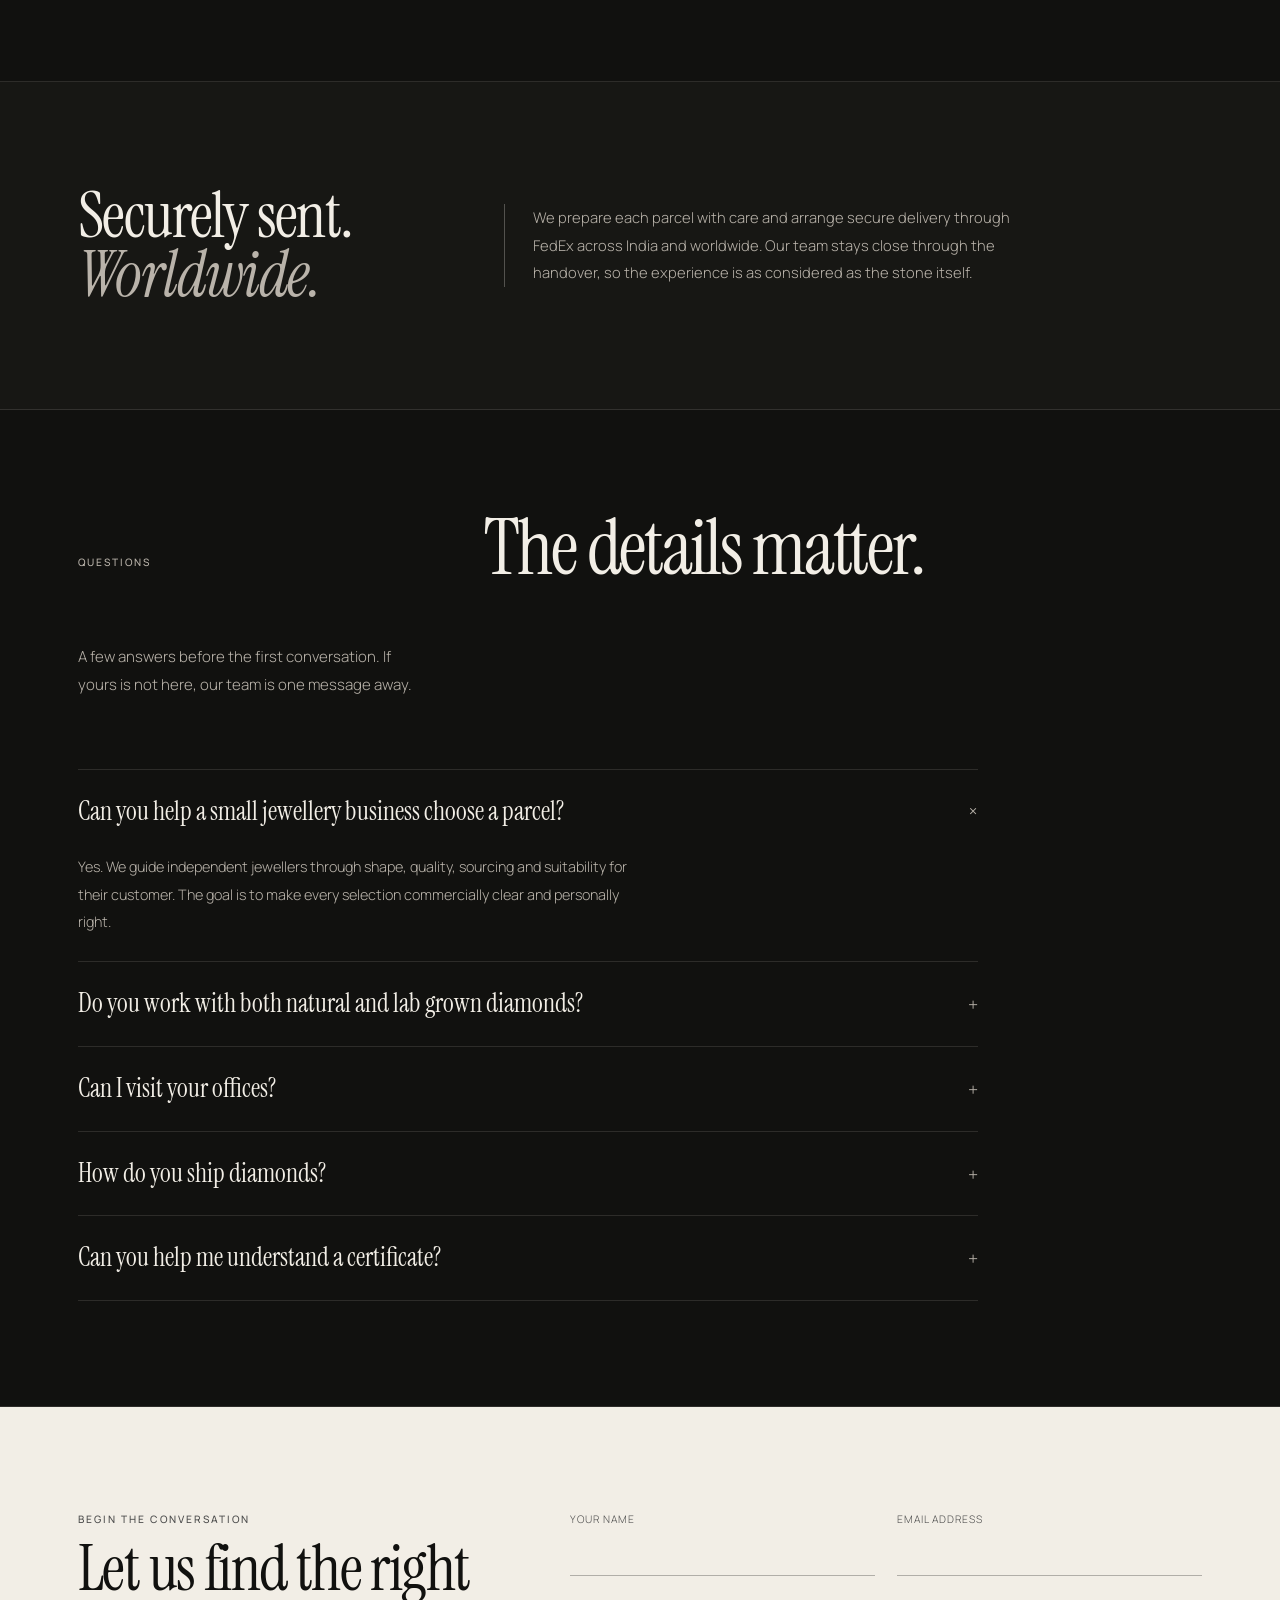
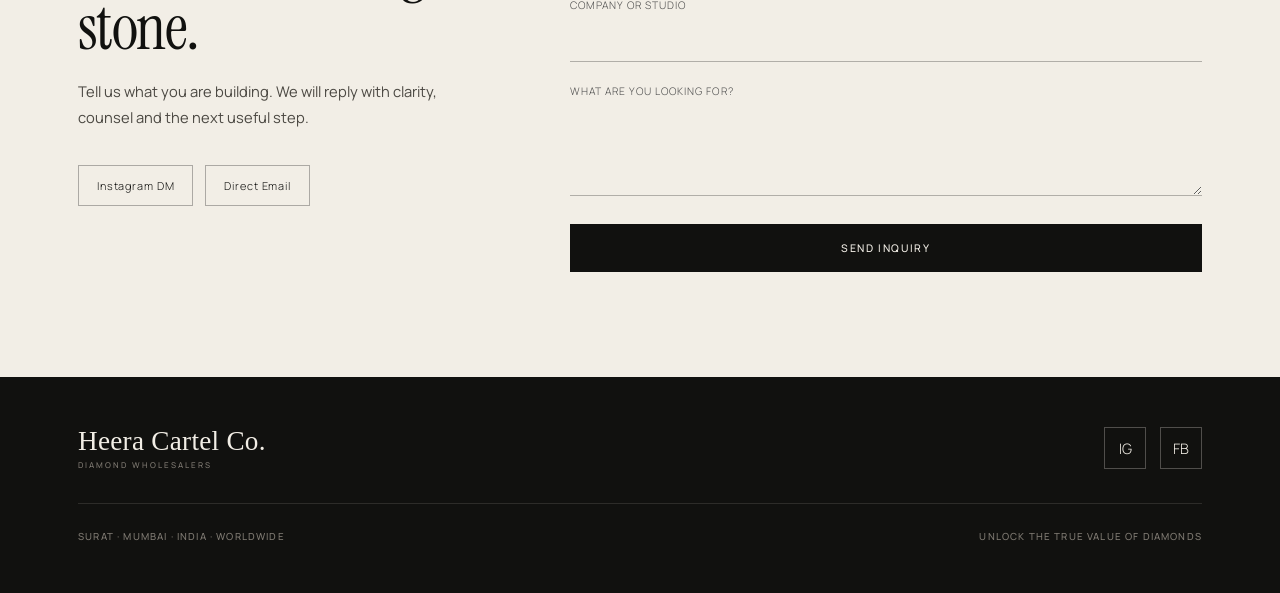
==== commit 8541787a: "Add quote section and update navigation links Added a new quote section with a quote builder feature" ====
--- a/index.html
+++ b/index.html
@@ -16,6 +16,7 @@
 <link rel="preconnect" href="https://fonts.gstatic.com" crossorigin>
 <link href="https://fonts.googleapis.com/css2?family=Instrument+Serif:ital@0;1&family=Manrope:wght@300;400;500;600&family=Montserrat+Alternates:ital,opsz,wght@0,6..96,400;0,6..96,500;1,6..96,400&family=Cormorant+Garamond:ital,wght@0,400;0,500;1,400&display=swap" rel="stylesheet">
 <link rel="stylesheet" href="style.css">
+<link rel="stylesheet" href="tools.css">
 </head>
 <body>
 
@@ -37,10 +38,11 @@
     <span class="side-menu-label">Navigate</span>
     <a href="#about" class="side-link"><span>01</span>About</a>
     <a href="#catalogue" class="side-link"><span>02</span>Catalogue</a>
-    <a href="#education" class="side-link"><span>03</span>Diamond Intelligence</a>
-    <a href="#pricing" class="side-link"><span>04</span>Rate Guide</a>
-    <a href="#certification" class="side-link"><span>05</span>Certificates</a>
-    <a href="#contact" class="side-link"><span>06</span>Contact</a>
+    <a href="#quote" class="side-link"><span>03</span>Get a Quote</a>
+    <a href="#education" class="side-link"><span>04</span>Diamond Intelligence</a>
+    <a href="#pricing" class="side-link"><span>05</span>Rate Guide</a>
+    <a href="#certification" class="side-link"><span>06</span>Certificates</a>
+    <a href="#contact" class="side-link"><span>07</span>Contact</a>
     <div class="side-menu-footer">
       <a href="https://wa.me/919727857303?text=Hi%20Heera%20Cartel%20Co.%2C%20I%27d%20like%20to%20know%20more%20about%20your%20diamonds." target="_blank" rel="noopener">Talk to Us</a>
       <a href="https://www.instagram.com/heeracartel.co" target="_blank" rel="noreferrer">Instagram</a>
@@ -147,12 +149,25 @@
             <p class="script">Colour with a point of view.</p>
             <p class="desc">Coloured diamonds bring a different language to a collection. We guide you through natural colour, treated colour and lab grown colour with the same care given to every stone.</p>
           </div>
-          <a href="#contact" class="btn-line" style="display:inline-block; margin-top:26px;">Ask about a stone →</a>
+          <a href="catalogue.html" class="btn-solid" style="display:inline-block; margin-top:26px;">Browse &amp; filter all stones →</a>
+          <a href="#quote" class="btn-line" style="display:inline-block; margin:26px 0 0 22px;">Get a quote →</a>
         </div>
 
         <!-- Shape grid: each shape links to its own shape.html page -->
         <div class="shape-grid" id="shapeGrid"></div>
       </div>
+    </div>
+  </section>
+
+  <!-- QUOTE BUILDER -->
+  <section id="quote">
+    <div class="wrap">
+      <div class="section-head">
+        <span class="section-label">Get a quote</span>
+        <h2>Tell us the stone.<br>We'll send the rate.</h2>
+        <p>Choose what you need and we build the message for you. It opens straight in WhatsApp, ready to send.</p>
+      </div>
+      <div class="quote-app" id="quoteApp"></div>
     </div>
   </section>
 
@@ -351,6 +366,8 @@
 
 <script src="catalogue-data.js"></script>
 <script src="site-common.js"></script>
+<script src="hc-filter.js"></script>
+<script src="quote.js"></script>
 <script>
   // Shape thumbnail images — one representative photo per shape.
   const shapeThumb = {
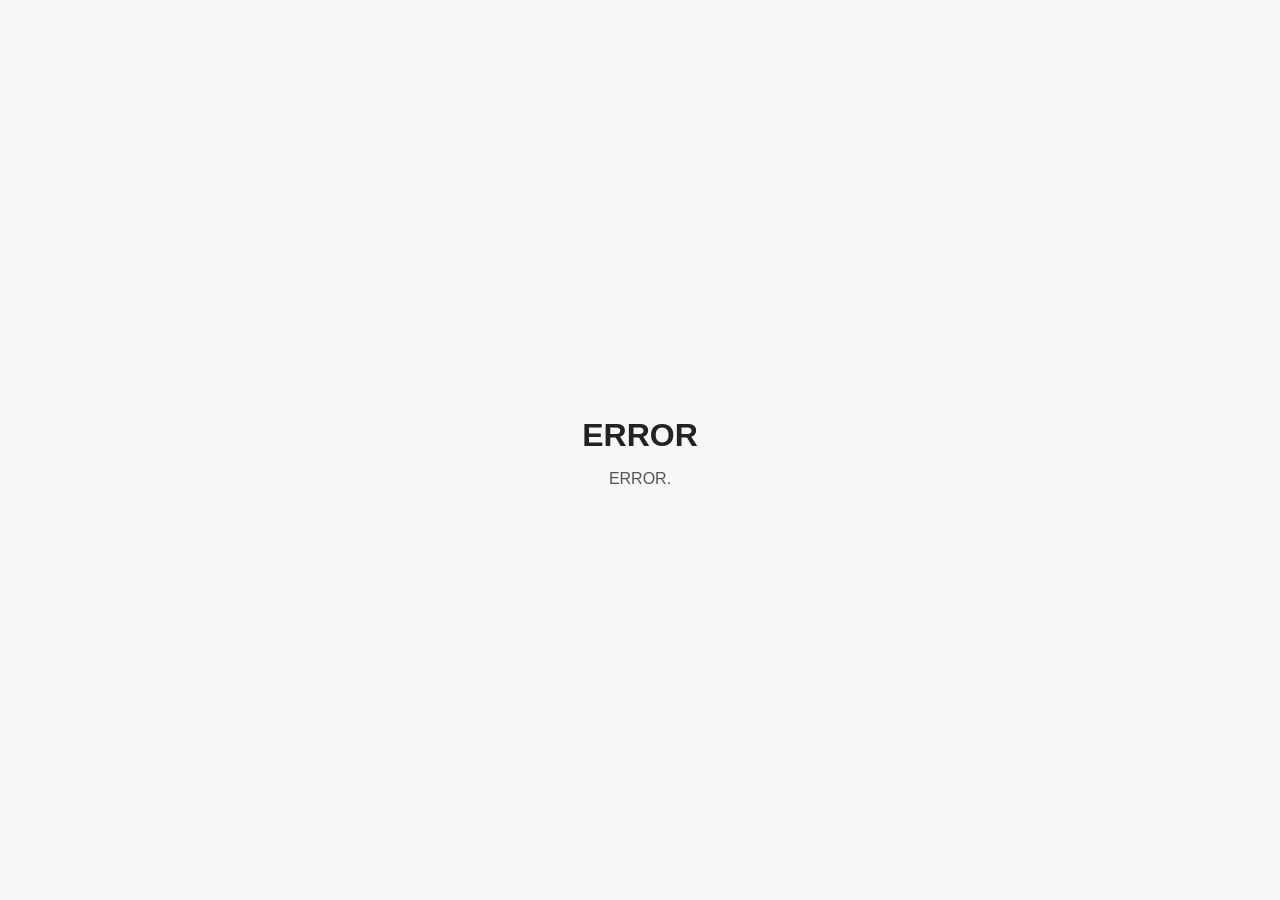
==== commit 2011c560: "Replace index.html with error page layout Replaced the existing HTML structure with a simplified err" ====
--- a/index.html
+++ b/index.html
@@ -1,501 +1,21 @@
-<!doctype html>
+<!DOCTYPE html>
 <html lang="en">
 <head>
-<meta charset="UTF-8" />
-<meta name="viewport" content="width=device-width, initial-scale=1.0" />
-<script async src="https://www.googletagmanager.com/gtag/js?id=G-R6YZ6HX8RH"></script>
-<script>
-  window.dataLayer = window.dataLayer || [];
-  function gtag(){dataLayer.push(arguments);}
-  gtag('js', new Date());
-  gtag('config', 'G-R6YZ6HX8RH');
-</script>
-<title>Heera Cartel Co. RARE DIAMONDS. RARER PRICES</title>
-<meta name="description" content="Heera Cartel Co. is a diamond wholesaler based in Surat and Mumbai, serving jewellers and collectors worldwide with honest wholesale rates and diamond education." />
-<link rel="preconnect" href="https://fonts.googleapis.com">
-<link rel="preconnect" href="https://fonts.gstatic.com" crossorigin>
-<link href="https://fonts.googleapis.com/css2?family=Instrument+Serif:ital@0;1&family=Manrope:wght@300;400;500;600&family=Montserrat+Alternates:ital,opsz,wght@0,6..96,400;0,6..96,500;1,6..96,400&family=Cormorant+Garamond:ital,wght@0,400;0,500;1,400&display=swap" rel="stylesheet">
-<link rel="stylesheet" href="style.css">
-<link rel="stylesheet" href="tools.css">
+  <meta charset="UTF-8">
+  <meta name="viewport" content="width=device-width, initial-scale=1">
+  <title>ERROR</title>
+  <style>
+    body { font-family: Arial, sans-serif; background:#f7f7f7; color:#222;
+           display:flex; align-items:center; justify-content:center;
+           height:100vh; margin:0; text-align:center; }
+    h1 { font-size:2rem; margin-bottom:0.5rem; }
+    p { color:#555; }
+  </style>
 </head>
 <body>
-
-<header id="siteHeader" class="transparent">
-  <div class="wrap nav-row">
-    <button class="menu-trigger" id="menuTrigger" aria-label="Open menu"><span>Menu</span></button>
-    <a href="#top" class="brand">
-      <span class="brand-text">Heera Cartel Co.<small>Diamond Wholesalers</small></span>
-    </a>
-    <a href="https://wa.me/919727857303?text=Hi%20Heera%20Cartel%20Co.%2C%20I%27d%20like%20to%20know%20more%20about%20your%20diamonds."
-       class="nav-cta" target="_blank" rel="noopener">Talk to Us</a>
+  <div>
+    <h1>ERROR</h1>
+    <p>ERROR.</p>
   </div>
-</header>
-
-<div id="menuOverlay"></div>
-<nav id="sideMenu">
-  <button class="menu-close" id="menuClose" aria-label="Close menu">×</button>
-  <div class="side-menu-inner">
-    <span class="side-menu-label">Navigate</span>
-    <a href="#about" class="side-link"><span>01</span>About</a>
-    <a href="#catalogue" class="side-link"><span>02</span>Catalogue</a>
-    <a href="#quote" class="side-link"><span>03</span>Get a Quote</a>
-    <a href="#education" class="side-link"><span>04</span>Diamond Intelligence</a>
-    <a href="#pricing" class="side-link"><span>05</span>Rate Guide</a>
-    <a href="#certification" class="side-link"><span>06</span>Certificates</a>
-    <a href="#contact" class="side-link"><span>07</span>Contact</a>
-    <div class="side-menu-footer">
-      <a href="https://wa.me/919727857303?text=Hi%20Heera%20Cartel%20Co.%2C%20I%27d%20like%20to%20know%20more%20about%20your%20diamonds." target="_blank" rel="noopener">Talk to Us</a>
-      <a href="https://www.instagram.com/heeracartel.co" target="_blank" rel="noreferrer">Instagram</a>
-      <a href="mailto:information@heeracartel.com">Email</a>
-    </div>
-  </div>
-</nav>
-
-<main id="top">
-
-  <!-- HERO -->
-  <section class="hero" style="border:none;">
-    <video class="hero-video" autoplay muted loop playsinline poster="assets/round.jpg">
-      <source src="assets/hero-video-5.mp4" type="video/mp4" media="(min-width: 861px)">
-      <source src="assets/hero-video-5-mobile.mp4" type="video/mp4">
-    </video>
-    <div class="hero-overlay"></div>
-    <div class="wrap hero-inner">
-      <p class="hero-kicker">Surat · Mumbai · Worldwide</p>
-      <h1 class="hero-brand">Heera Cartel Co.</h1>
-      <p class="hero-line1">Rare Diamonds, Rarer Prices</p>
-      <p class="hero-line2">The gateway to better margins.</p>
-      <p class="hero-sub">Access exceptional natural and lab-grown diamonds at insider rates.</p>
-      <div class="hero-actions">
-        <a href="#catalogue" class="btn-solid">Explore Diamonds</a>
-        <a href="#certification" class="btn-line">Verify Your Diamond</a>
-      </div>
-    </div>
-    <div class="hero-facts-strip">
-      <div class="wrap">
-        <span>Surat and Mumbai offices</span>
-        <span>True wholesale rates</span>
-        <span>Secure worldwide delivery</span>
-      </div>
-    </div>
-  </section>
-
-  <!-- ABOUT -->
-  <section id="about">
-    <div class="wrap">
-      <div class="section-head">
-        <span class="section-label">About Heera Cartel Co.</span>
-        <h2>Built to make diamonds<br>work better for your business.</h2>
-        <p>We believe better sourcing should leave more room for your business to grow.</p>
-      </div>
-
-      <div class="about-grid">
-        <div>
-          <p class="about-lead">
-            We started Heera Cartel Co. with one simple thought:
-            <strong>you shouldn't have to pay more just because a diamond has passed through more hands.</strong>
-          </p>
-          <p class="about-body">We understand the everyday challenges a jeweller faces — sourcing from multiple vendors, comparing prices, maintaining consistent quality, and still trying to protect a healthy margin on every piece of jewellery.</p>
-          <p class="about-body">We wanted to make this part easier.</p>
-          <p class="about-body">Through our direct tie-up with manufacturing units, we reduce the layers of commissions and mark-ups that often come between the source and the jeweller. This allows us to offer <strong>consistent quality at honest, true wholesale prices</strong>, so you can price your jewellery with confidence and accommodate your margins more comfortably.</p>
-          <p class="about-body">But for us, it is about more than simply offering a better price.</p>
-          <p class="about-body">It is about becoming a dependable part of your business — a source you can return to, trust for consistent quality, and rely on as you grow.</p>
-          <p class="about-body"><strong>Because when you save where you source, you have more room to grow where it matters.</strong></p>
-          <p class="about-body">Heera Cartel Co. is here to make that journey a little simpler, a little more transparent, and a lot more rewarding.</p>
-        </div>
-
-        <div class="locations">
-          <div class="cell"><h3>Surat</h3><small>The Diamond City, India</small></div>
-          <div class="cell"><h3>Mumbai</h3><small>The Gateway, India</small></div>
-          <div class="cell wide">
-            <div>
-              <h3>A partner for your business</h3>
-              <p style="margin-top:8px; color:var(--ink-dim); font-size:0.85rem; max-width:36ch; line-height:1.7;">
-                Consistent quality. Honest wholesale pricing. Direct access to manufacturing.
-              </p>
-            </div>
-          </div>
-        </div>
-      </div>
-    </div>
-  </section>
-
-  <!-- CATALOGUE -->
-  <section id="catalogue" class="alt">
-    <div class="wrap">
-      <div class="section-head">
-        <span class="section-label">Shop your diamonds</span>
-        <h2>Selected for the<br>way you see.</h2>
-        <p>Explore the families we work with, then open a shape to see individual stones — each with its own photos, specs and product page.</p>
-      </div>
-
-      <div class="cat-tabs">
-        <button class="cat-tab active" data-tab="natural">Natural Diamonds</button>
-        <button class="cat-tab" data-tab="lab">Lab Grown Diamonds</button>
-        <button class="cat-tab" data-tab="coloured">Coloured Diamonds</button>
-      </div>
-
-      <div class="cat-body">
-        <div>
-          <div class="cat-panel active" id="panel-natural">
-            <p class="script">Earth formed, individually rare.</p>
-            <p class="desc">Natural diamonds carry a geological history written deep within the earth. We help you understand that history through the four Cs, proportion, provenance and the certificate beside the stone.</p>
-          </div>
-          <div class="cat-panel" id="panel-lab">
-            <p class="script">Science made, beautifully precise.</p>
-            <p class="desc">Lab grown diamonds are real diamonds created in a controlled setting. CVD uses a carbon rich chamber where the stone grows layer by layer. HPHT recreates the intense pressure and heat that forms diamonds below the earth. Both are graded to the same standards as natural stones.</p>
-          </div>
-          <div class="cat-panel" id="panel-coloured">
-            <p class="script">Colour with a point of view.</p>
-            <p class="desc">Coloured diamonds bring a different language to a collection. We guide you through natural colour, treated colour and lab grown colour with the same care given to every stone.</p>
-          </div>
-          <a href="catalogue.html" class="btn-solid" style="display:inline-block; margin-top:26px;">Browse &amp; filter all stones →</a>
-          <a href="#quote" class="btn-line" style="display:inline-block; margin:26px 0 0 22px;">Get a quote →</a>
-        </div>
-
-        <!-- Shape grid: each shape links to its own shape.html page -->
-        <div class="shape-grid" id="shapeGrid"></div>
-      </div>
-    </div>
-  </section>
-
-  <!-- QUOTE BUILDER -->
-  <section id="quote">
-    <div class="wrap">
-      <div class="section-head">
-        <span class="section-label">Get a quote</span>
-        <h2>Tell us the stone.<br>We'll send the rate.</h2>
-        <p>Choose what you need and we build the message for you. It opens straight in WhatsApp, ready to send.</p>
-      </div>
-      <div class="quote-app" id="quoteApp"></div>
-    </div>
-  </section>
-
-  <!-- EDUCATION -->
-  <section id="education">
-    <div class="wrap">
-      <div class="section-head">
-        <span class="section-label">Diamond Intelligence</span>
-        <h2>A better question<br>makes a better choice.</h2>
-        <p>Knowledge should feel welcoming, not hidden behind technical language. Use these guides as your first conversation with a diamond.</p>
-      </div>
-      <div class="edu-grid">
-        <div>
-          <button class="edu-tab active" data-edu="beginners">Beginners Guide</button>
-          <button class="edu-tab" data-edu="natural-lab">Natural vs Lab Grown</button>
-          <button class="edu-tab" data-edu="sizes">Carat vs Millimetre</button>
-          <button class="edu-tab" data-edu="cuts">Understanding Cuts</button>
-          <button class="edu-tab" data-edu="certs">Certification Explained</button>
-        </div>
-        <div class="edu-content" id="eduContent"></div>
-      </div>
-    </div>
-  </section>
-
-  <!-- PRICING / RATE GUIDE -->
-  <section id="pricing" class="alt">
-    <div class="wrap">
-      <div class="section-head">
-        <span class="section-label">Rate guide</span>
-        <h2>Understanding how diamond pricing works.</h2>
-        <p>The same stone can carry very different price tags depending on where it is bought. Understanding these three layers helps you judge whether an offer is genuinely fair.</p>
-      </div>
-      <div class="price-tiers">
-        <div class="tier">
-          <p class="num">01</p>
-          <h3>Wholesale Pricing</h3>
-          <p>Rates apply when diamonds move directly from a source like ours to jewellers, retailers or informed buyers, with minimal markup layered on top. This is the closest a buyer can get to a stone's true trading value.</p>
-        </div>
-        <div class="tier">
-          <p class="num">02</p>
-          <h3>Bulk Pricing</h3>
-          <p>When a buyer commits to a larger quantity, whether a matching set or a mixed parcel, the per stone cost typically comes down further. This suits jewellers building regular inventory.</p>
-        </div>
-        <div class="tier">
-          <p class="num">03</p>
-          <h3>Retail Pricing</h3>
-          <p>What most consumers see in a showroom. It generally includes several layers of markup for distribution, overheads and margin, stacked on top of the diamond's underlying wholesale value.</p>
-        </div>
-      </div>
-    </div>
-  </section>
-
-  <!-- WHY US -->
-  <section id="why-us">
-    <div class="wrap why-grid">
-      <div>
-        <span class="section-label">Why buy from us</span>
-        <h2>We are a sounding board, not just a supplier.</h2>
-        <p>Small jewellers deserve access to good counsel. We help you choose with your customer, your craft and your long term reputation in mind, sourcing at honest wholesale rates and explaining the reasoning behind every recommendation. That is how our mission travels beyond one stone.</p>
-        <a href="#contact" class="btn-line" style="display:inline-block; margin-top:26px;">Start a conversation →</a>
-      </div>
-      <div class="why-photo">
-        <img src="https://images.unsplash.com/photo-1615655406736-b37c4fabf923?q=80&w=900&auto=format&fit=crop" alt="Loose diamond held in tweezers">
-        <span>The right stone changes everything.</span>
-      </div>
-    </div>
-  </section>
-
-  <!-- CERTIFICATION -->
-  <section id="certification" class="alt">
-    <div class="wrap">
-      <div class="section-head">
-        <span class="section-label">Certification check</span>
-        <h2>Let the paper meet the stone.</h2>
-        <p>Use the official portals below to confirm a report. If you want another pair of eyes, send us the details and we will help you read it.</p>
-      </div>
-      <div class="cert-grid">
-        <a class="cert-card" href="https://www.gia.edu/report-check" target="_blank" rel="noreferrer">
-          <div><p class="big">GIA</p><p>Gemological Institute of America</p></div>
-        </a>
-        <a class="cert-card" href="https://www.igi.org/verify-your-report" target="_blank" rel="noreferrer">
-          <div><p class="big">IGI</p><p>International Gemological Institute</p></div>
-        </a>
-        <a class="cert-card" href="https://www.gemscience.net/" target="_blank" rel="noreferrer">
-          <div><p class="big">CGI</p><p>Independent report verification</p></div>
-        </a>
-      </div>
-    </div>
-  </section>
-
-  <!-- ARTICLES -->
-  <section id="journal">
-    <div class="wrap">
-      <div class="section-head">
-        <span class="section-label">Notes from the house</span>
-        <h2>Read before<br>you choose.</h2>
-        <p>A small library of useful thoughts for people building with diamonds.</p>
-      </div>
-      <div class="articles-grid">
-        <div class="article"><h3>The four Cs are a beginning</h3><p>How to hold the full picture when the certificate becomes a list.</p></div>
-        <div class="article"><h3>CVD and HPHT explained</h3><p>Two lab grown methods, translated without the technical fog.</p></div>
-        <div class="article"><h3>Why proportion matters</h3><p>The quiet mathematics behind a diamond that feels brighter.</p></div>
-      </div>
-    </div>
-  </section>
-
-  <!-- SHIPPING -->
-  <section id="shipping" class="alt">
-    <div class="wrap ship-grid">
-      <h2>Securely sent.<br><em style="font-style:italic; color:var(--ink-dim);">Worldwide.</em></h2>
-      <div class="ship-text">
-        <p>We prepare each parcel with care and arrange secure delivery through FedEx across India and worldwide. Our team stays close through the handover, so the experience is as considered as the stone itself.</p>
-      </div>
-    </div>
-  </section>
-
-  <!-- FAQ -->
-  <section id="faqs">
-    <div class="wrap">
-      <div class="section-head">
-        <span class="section-label">Questions</span>
-        <h2>The details matter.</h2>
-        <p>A few answers before the first conversation. If yours is not here, our team is one message away.</p>
-      </div>
-      <div class="faq-list" id="faqList">
-        <div class="faq-item open">
-          <button class="faq-q"><h4>Can you help a small jewellery business choose a parcel?</h4><span class="icon">+</span></button>
-          <div class="faq-a"><p>Yes. We guide independent jewellers through shape, quality, sourcing and suitability for their customer. The goal is to make every selection commercially clear and personally right.</p></div>
-        </div>
-        <div class="faq-item">
-          <button class="faq-q"><h4>Do you work with both natural and lab grown diamonds?</h4><span class="icon">+</span></button>
-          <div class="faq-a"><p>Yes. We source natural diamonds and lab grown diamonds, including CVD and HPHT options, with a clear conversation around origin, grading and intended use.</p></div>
-        </div>
-        <div class="faq-item">
-          <button class="faq-q"><h4>Can I visit your offices?</h4><span class="icon">+</span></button>
-          <div class="faq-a"><p>We welcome conversations at our offices in Surat and Mumbai. Send an inquiry with your preferred city and we will arrange the next step.</p></div>
-        </div>
-        <div class="faq-item">
-          <button class="faq-q"><h4>How do you ship diamonds?</h4><span class="icon">+</span></button>
-          <div class="faq-a"><p>Parcels are prepared with care and sent through secure FedEx delivery. We support clients across India and worldwide with guidance on the delivery process.</p></div>
-        </div>
-        <div class="faq-item">
-          <button class="faq-q"><h4>Can you help me understand a certificate?</h4><span class="icon">+</span></button>
-          <div class="faq-a"><p>Absolutely. Send the report details through an inquiry and we can help you read the important information, then verify it with the issuing laboratory.</p></div>
-        </div>
-      </div>
-    </div>
-  </section>
-
-  <!-- CONTACT -->
-  <section id="contact" class="contact" style="border:none;">
-    <div class="wrap contact-grid">
-      <div>
-        <span class="section-label" style="color:#4d4d4d;">Begin the conversation</span>
-        <h2>Let us find the right stone.</h2>
-        <p class="contact-sub">Tell us what you are building. We will reply with clarity, counsel and the next useful step.</p>
-        <div class="contact-links">
-          <a href="https://www.instagram.com/heeracartel.co" target="_blank" rel="noreferrer">Instagram DM</a>
-          <a href="mailto:information@heeracartel.com">Direct Email</a>
-        </div>
-      </div>
-      <form id="inquiryForm" action="https://formspree.io/f/mdeojpdj" method="POST">
-        <div class="field-row">
-          <label>Your Name<input type="text" id="f-name" name="name" required></label>
-          <label>Email Address<input type="email" id="f-email" name="email" required></label>
-        </div>
-        <label>Company or Studio<input type="text" id="f-company" name="company"></label>
-        <label>What Are You Looking For?<textarea id="f-message" name="message" required></textarea></label>
-        <input type="hidden" name="_subject" value="Wholesale diamond inquiry from Heera Cartel Co.">
-        <input type="text" name="_gotcha" style="display:none" tabindex="-1" autocomplete="off">
-        <button type="submit" class="submit-btn" id="submitBtn">Send Inquiry</button>
-        <p class="form-status" id="formStatus"></p>
-      </form>
-    </div>
-  </section>
-
-</main>
-
-<footer>
-  <div class="wrap">
-    <div class="footer-top">
-      <a href="#top" class="brand" style="justify-self:auto;">
-        <span class="brand-text">Heera Cartel Co.<small>Diamond Wholesalers</small></span>
-      </a>
-      <div class="footer-social">
-        <a href="https://www.instagram.com/heeracartel.co" target="_blank" rel="noreferrer" aria-label="Instagram">IG</a>
-        <a href="https://www.facebook.com" target="_blank" rel="noreferrer" aria-label="Facebook">FB</a>
-      </div>
-    </div>
-    <div class="footer-bottom">
-      <span>Surat · Mumbai · India · Worldwide</span>
-      <span>Unlock the true value of diamonds</span>
-    </div>
-  </div>
-</footer>
-
-<script src="catalogue-data.js"></script>
-<script src="site-common.js"></script>
-<script src="hc-filter.js"></script>
-<script src="quote.js"></script>
-<script>
-  // Shape thumbnail images — one representative photo per shape.
-  const shapeThumb = {
-    round:"assets/round.jpg", princess:"assets/princess.jpg", emerald:"assets/emerald.jpg",
-    oval:"assets/oval.jpg", pear:"assets/pear.jpg", radiant:"assets/radiant.jpg", heart:"assets/heart.jpg"
-  };
-  const shapeBlurb = {
-    round:"Maximum light return", princess:"Crisp architectural lines", emerald:"Quiet hall of mirrors",
-    oval:"Elegant elongated glow", pear:"A graceful single point", radiant:"Faceted brilliance, bold corners",
-    heart:"A romantic, symbolic cut"
-  };
-
-  let activeCategory = 'natural';
-
-  function renderShapeGrid(category){
-    const grid = document.getElementById('shapeGrid');
-    grid.innerHTML = CATALOGUE_META.shapes.map(shape => {
-      const slug = CATALOGUE_META.shapeSlug[shape];
-      const href = `shape.html?cat=${category}&shape=${slug}`;
-      return `
-        <a class="shape-card" href="${href}">
-          <div class="shape-frame">
-            <img src="${shapeThumb[slug]}" alt="${shape} cut diamond">
-            <span class="tag">${shape}</span>
-          </div>
-          <small>${shapeBlurb[slug]} →</small>
-        </a>
-      `;
-    }).join('');
-  }
-  renderShapeGrid(activeCategory);
-
-  // Catalogue tabs — switches the copy panel AND the shape grid links (?cat=)
-  document.querySelectorAll('.cat-tab').forEach(btn => {
-    btn.addEventListener('click', () => {
-      document.querySelectorAll('.cat-tab').forEach(b => b.classList.remove('active'));
-      document.querySelectorAll('.cat-panel').forEach(p => p.classList.remove('active'));
-      btn.classList.add('active');
-      activeCategory = btn.dataset.tab;
-      document.getElementById('panel-' + activeCategory).classList.add('active');
-      renderShapeGrid(activeCategory);
-    });
-  });
-
-  // Education tabs
-  const eduData = {
-    "beginners": {
-      label: "Beginners Guide",
-      title: "Beginners Guide to Buying Diamonds",
-      body: "Every diamond is evaluated on four core qualities, often called the four Cs: carat weight, cut, colour and clarity. Carat measures weight, cut describes how well the stone has been shaped and faceted to reflect light, colour ranges from icy white to warm tones, and clarity refers to internal or surface characteristics.",
-      note: "A helpful approach is to set a size and budget range first, then prioritise cut quality, since a well cut diamond will look brighter and larger than a poorly cut diamond of the same weight. Always ask for independent certification and buy from a source willing to explain the grading report to you."
-    },
-    "natural-lab": {
-      label: "Natural vs Lab Grown",
-      title: "Natural vs Lab Grown Debate",
-      body: "Natural diamonds form over billions of years under the earth's surface, while lab grown diamonds are created in weeks using the CVD or HPHT process. Chemically, physically and visually, the two are identical, and both require the same grading and certification standards from recognised laboratories.",
-      note: "Choose natural if you value the rarity and long trading history behind a stone. Choose lab grown if you want the same optical and physical qualities, often with greater size and clarity for the same budget."
-    },
-    "sizes": {
-      label: "Carat vs Millimetre",
-      title: "Learn Diamond Sizes",
-      body: "Carat is a unit of weight, not size. One carat equals two hundred milligrams. Millimetre measurements describe the physical diameter or length and width as seen from above. Two diamonds of the same carat weight can look different depending on their shape and how deep the stone is cut.",
-      note: "A one carat round diamond typically measures close to six and a half millimetres across, while a one carat oval, being more elongated, can appear noticeably larger across its length despite weighing the same."
-    },
-    "cuts": {
-      label: "Understanding Cuts",
-      title: "Understanding Diamond Cuts",
-      body: "Cut is often confused with shape, but it actually describes the quality of the proportions, symmetry and polish that determine how light travels through a stone. A diamond with excellent cut grading shows more brilliance and sparkle than one with a lower grade, even at the same carat, colour and clarity.",
-      note: "Cut is graded from excellent through very good, good, fair and poor. We recommend prioritising cut quality above almost every other factor, since it has the greatest visual impact on how a diamond performs in daylight and indoor lighting."
-    },
-    "certs": {
-      label: "Certification Explained",
-      title: "Diamond Certification, Explained",
-      body: "A certificate, or grading report, is issued by an independent laboratory that examines a stone under controlled conditions and records its carat weight, cut, colour, clarity and measurements, along with a unique report number. This is your assurance that the diamond is exactly what it is represented to be.",
-      note: "The most widely recognised laboratories are IGI, GIA and other reputable bodies. Every certified diamond can usually be verified online using its report number on the issuing laboratory's website."
-    }
-  };
-  const eduContent = document.getElementById('eduContent');
-  function renderEdu(key){
-    const d = eduData[key];
-    eduContent.innerHTML = `
-      <p class="k">${d.label}</p>
-      <h3>${d.title}</h3>
-      <p class="body">${d.body}</p>
-      <div class="note"><b>A useful way to think about it</b><p>${d.note}</p></div>
-    `;
-  }
-  document.querySelectorAll('.edu-tab').forEach(btn => {
-    btn.addEventListener('click', () => {
-      document.querySelectorAll('.edu-tab').forEach(b => b.classList.remove('active'));
-      btn.classList.add('active');
-      renderEdu(btn.dataset.edu);
-    });
-  });
-  renderEdu('beginners');
-
-  // Contact form -> submits directly to Formspree via fetch, no page reload
-  const inquiryForm = document.getElementById('inquiryForm');
-  const submitBtn = document.getElementById('submitBtn');
-  const formStatus = document.getElementById('formStatus');
-
-  inquiryForm.addEventListener('submit', async function(e){
-    e.preventDefault();
-    formStatus.classList.remove('show', 'success', 'error');
-    submitBtn.disabled = true;
-    submitBtn.textContent = 'Sending...';
-    try {
-      const formData = new FormData(inquiryForm);
-      const response = await fetch(inquiryForm.action, {
-        method: 'POST', body: formData, headers: { 'Accept': 'application/json' }
-      });
-      if (response.ok) {
-        inquiryForm.reset();
-        submitBtn.textContent = 'Send Inquiry';
-        formStatus.textContent = "Thank you — your inquiry has been sent. We'll be in touch shortly.";
-        formStatus.classList.add('show', 'success');
-      } else {
-        throw new Error('Submission failed');
-      }
-    } catch (err) {
-      submitBtn.textContent = 'Send Inquiry';
-      formStatus.textContent = "Something went wrong sending your inquiry. Please try again or email us directly at information@heeracartel.com.";
-      formStatus.classList.add('show', 'error');
-    } finally {
-      submitBtn.disabled = false;
-    }
-  });
-</script>
-
 </body>
 </html>
